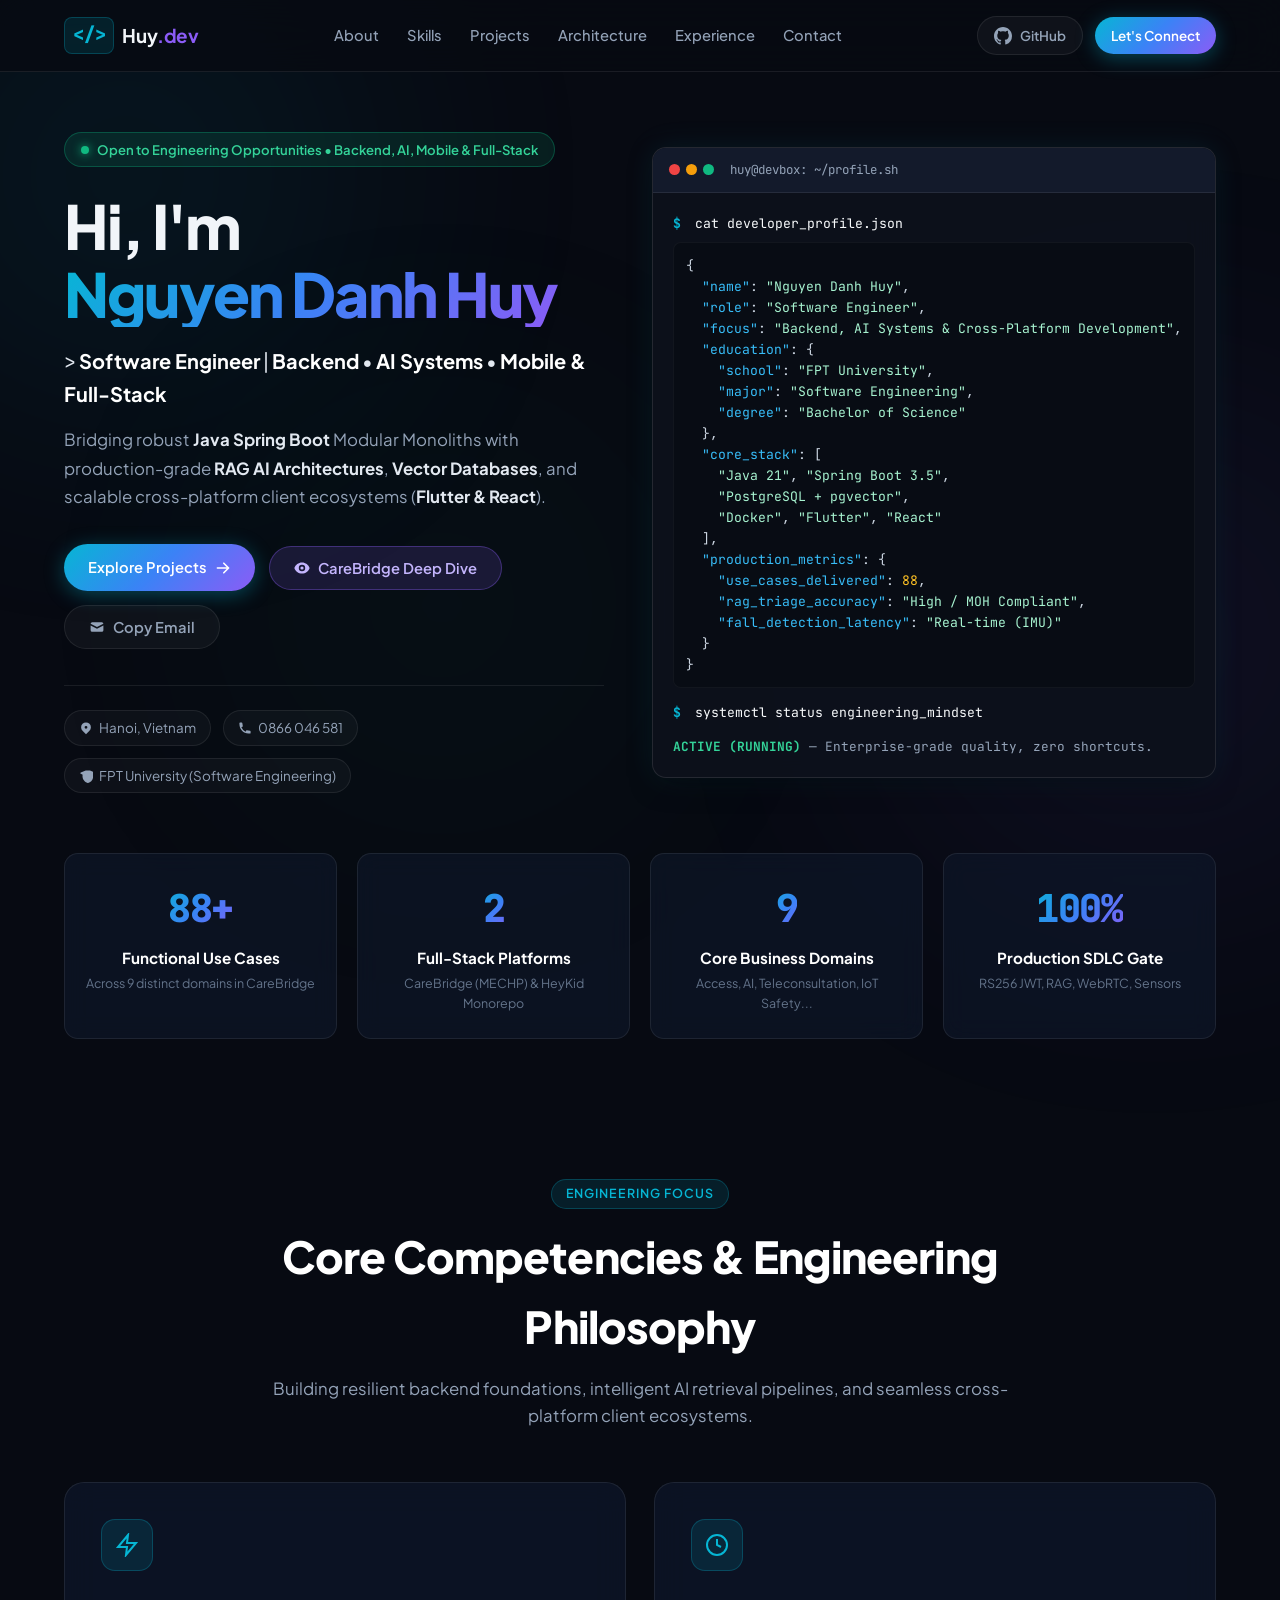
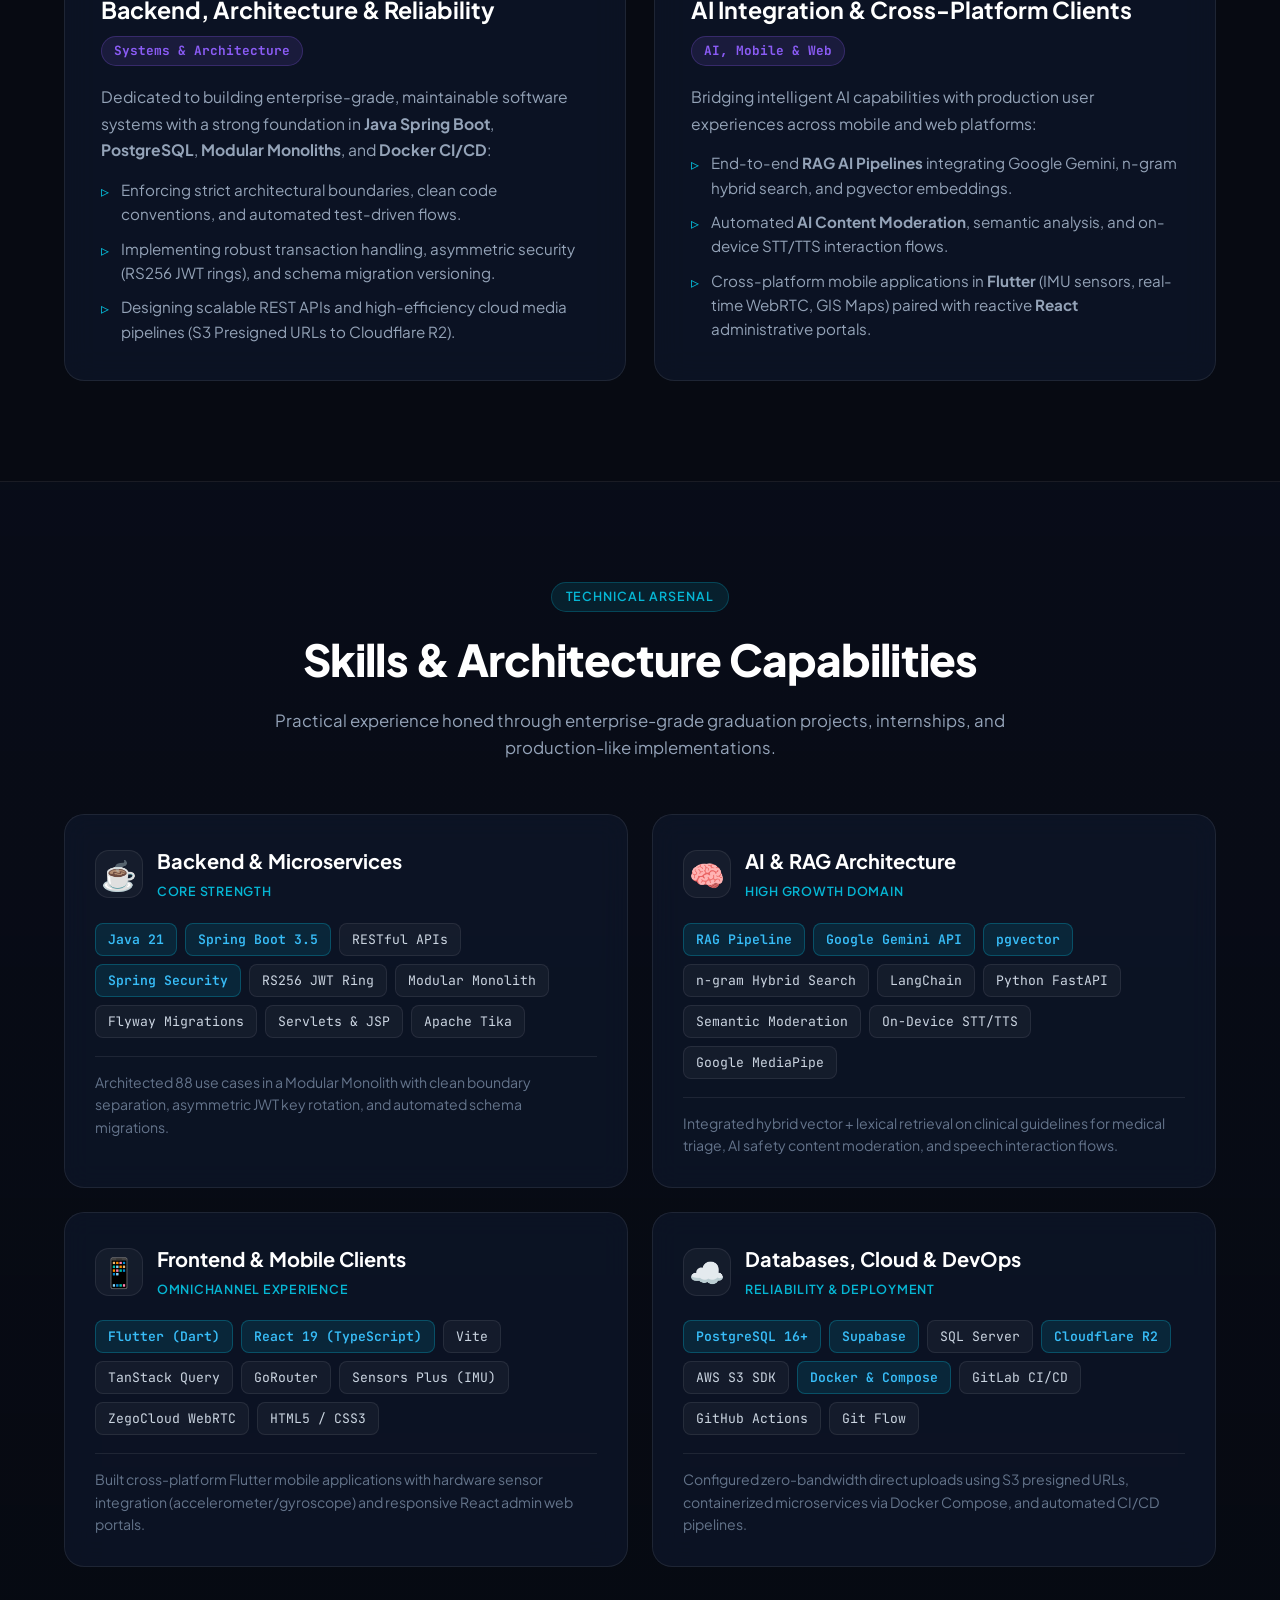
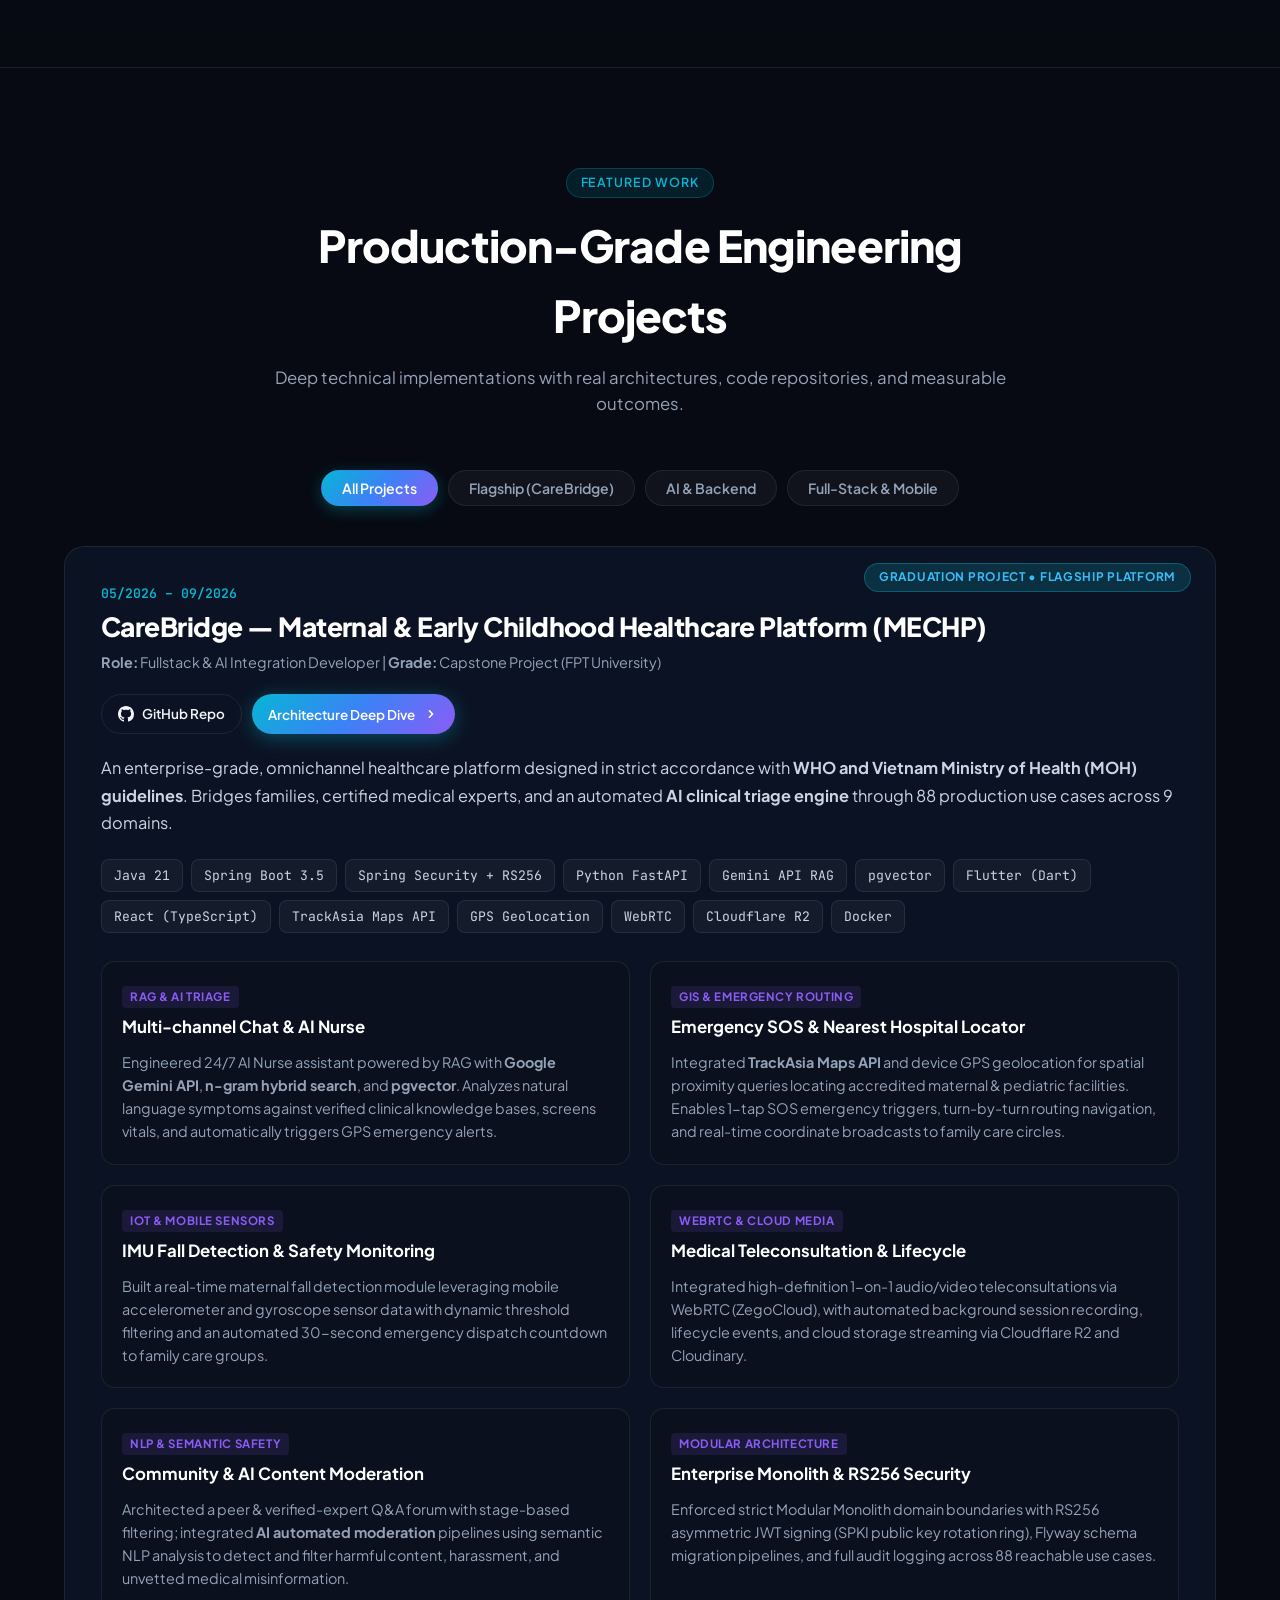
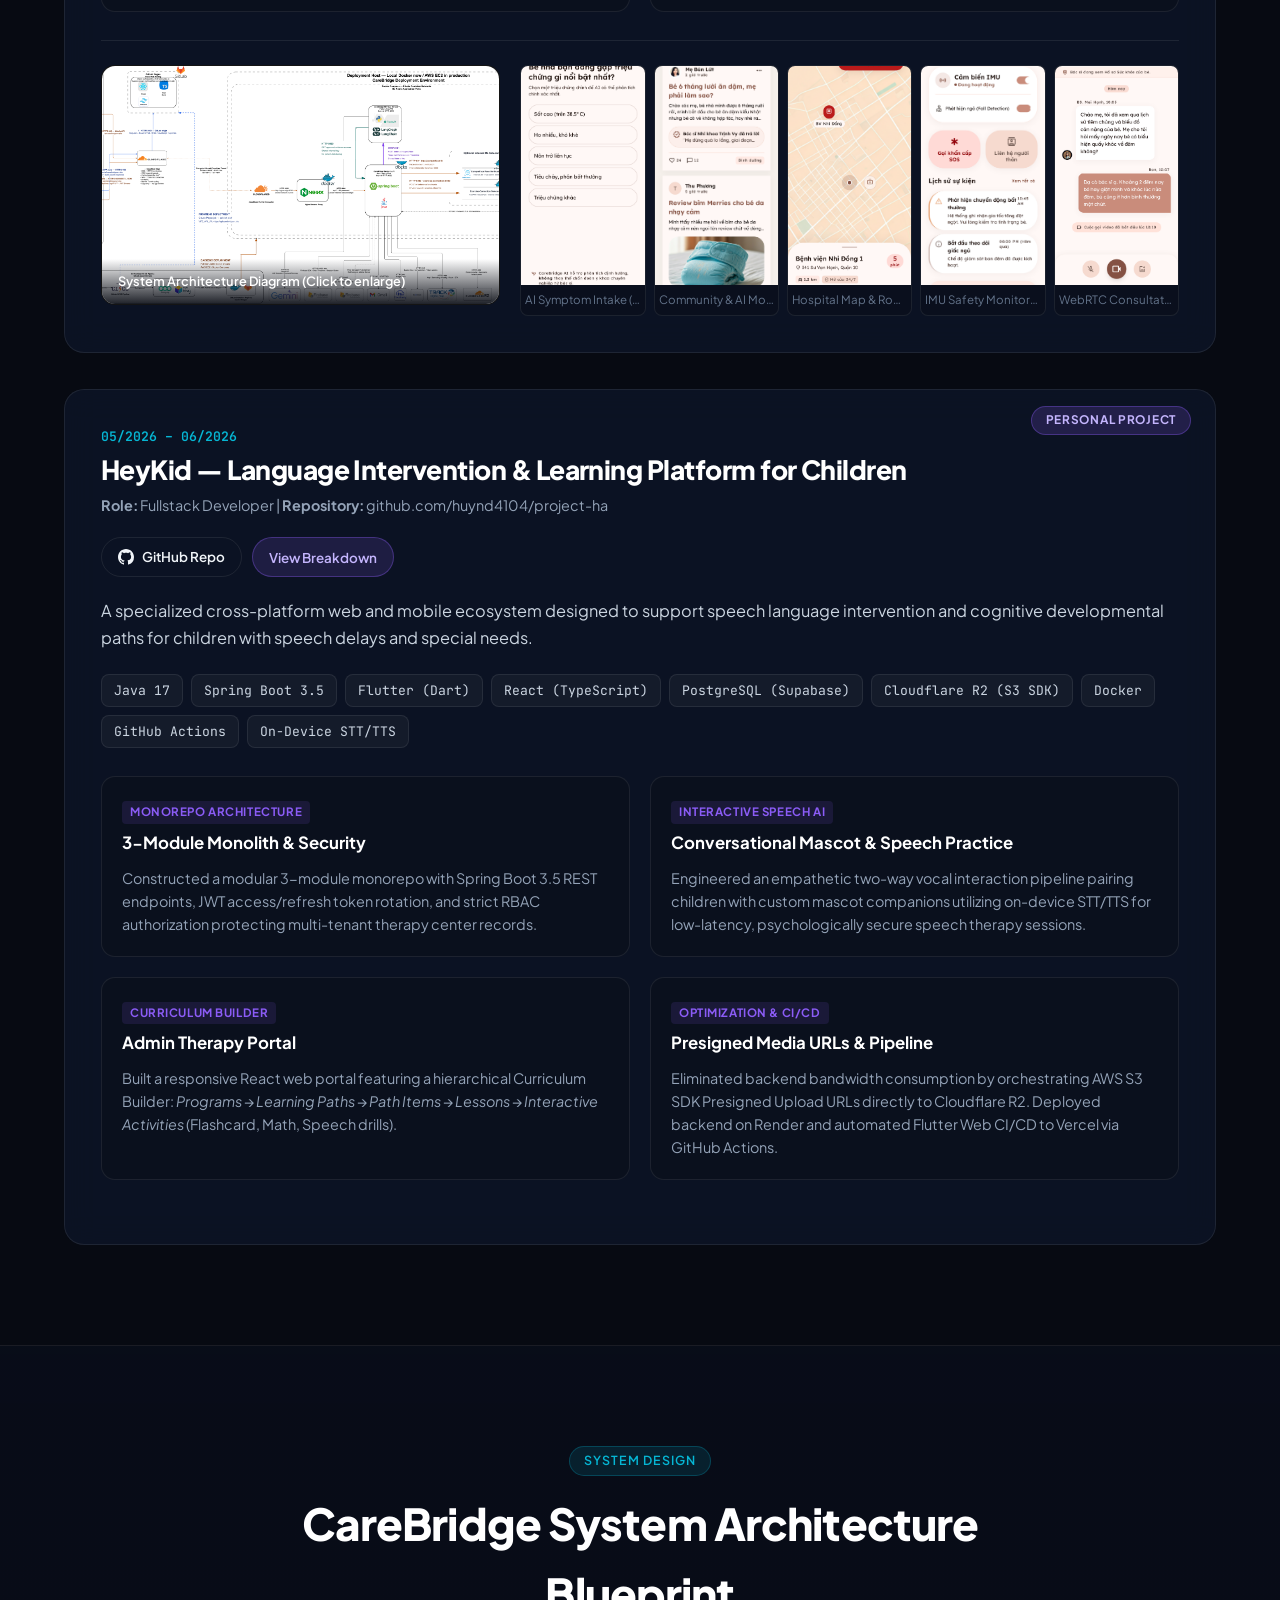
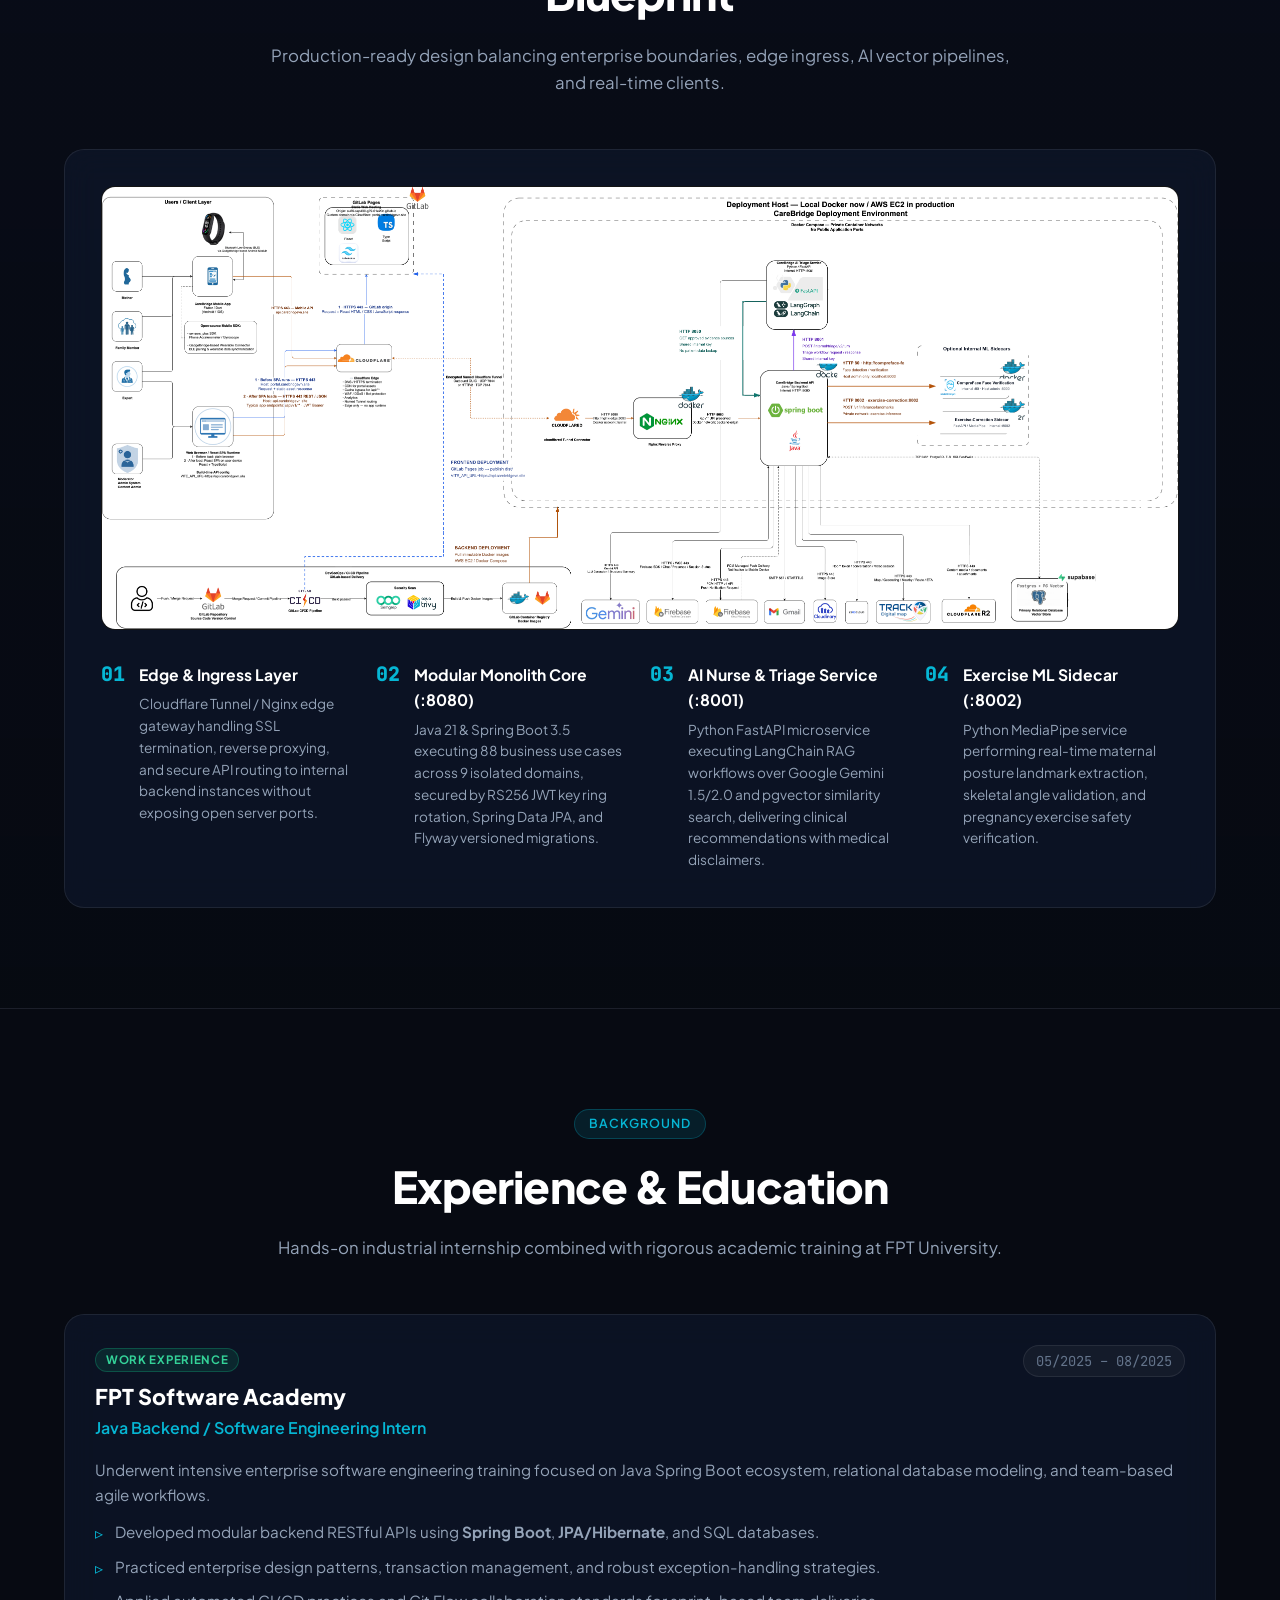
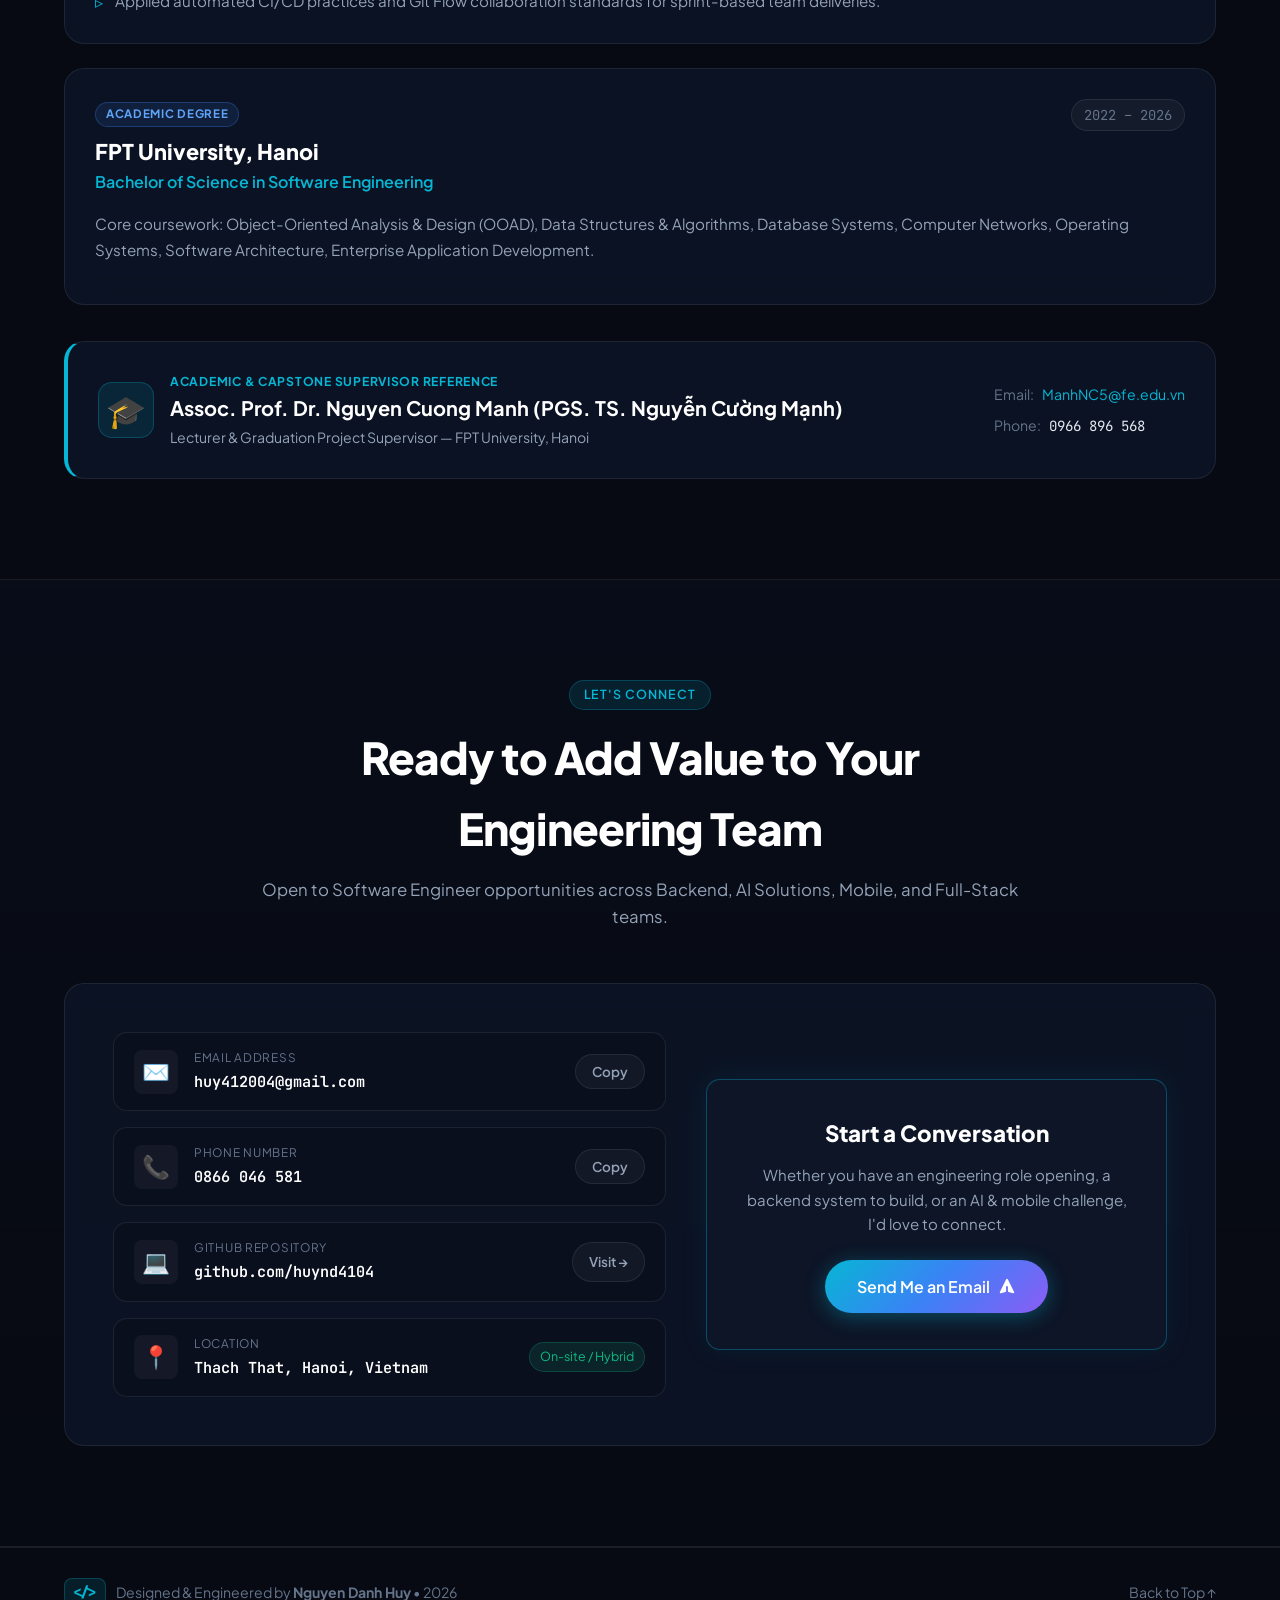
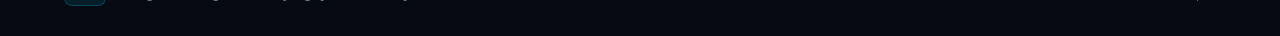
==== portfolio/index.html @ d2b92633 "feat: add interactive developer portfolio and live website" ====
<!DOCTYPE html>
<html lang="en">

<head>
  <meta charset="UTF-8">
  <meta name="viewport" content="width=device-width, initial-scale=1.0">
  <title>Nguyen Danh Huy — Software Engineer | Backend • AI • Mobile • Full-Stack</title>
  <meta name="description"
    content="Portfolio of Nguyen Danh Huy — Software Engineer specializing in Java Spring Boot, AI RAG Architecture, Flutter Mobile, React, and Scalable Backend Systems.">
  <meta name="keywords"
    content="Nguyen Danh Huy, Software Engineer, Java, Spring Boot, RAG, AI Infrastructure, Flutter, React, Fullstack, CareBridge, HeyKid">
  <meta name="author" content="Nguyen Danh Huy">

  <!-- Open Graph -->
  <meta property="og:title" content="Nguyen Danh Huy — Software Engineer Portfolio">
  <meta property="og:description"
    content="Java Spring Boot • AI RAG Architecture • Flutter & React • Cloud & Distributed Systems">
  <meta property="og:type" content="website">

  <!-- Google Fonts -->
  <link rel="preconnect" href="https://fonts.googleapis.com">
  <link rel="preconnect" href="https://fonts.gstatic.com" crossorigin>
  <link
    href="https://fonts.googleapis.com/css2?family=JetBrains+Mono:wght@400;500;600;700&family=Plus+Jakarta+Sans:wght@300;400;500;600;700;800&display=swap"
    rel="stylesheet">

  <!-- Custom Styles -->
  <link rel="stylesheet" href="style.css">
</head>

<body>
  <!-- Ambient background lighting effects -->
  <div class="ambient-glow glow-1" aria-hidden="true"></div>
  <div class="ambient-glow glow-2" aria-hidden="true"></div>
  <div class="ambient-glow glow-3" aria-hidden="true"></div>

  <!-- Header / Navigation -->
  <header class="site-header" id="navbar">
    <div class="container header-container">
      <a href="#hero" class="brand-logo" aria-label="Nguyen Danh Huy Homepage">
        <span class="logo-symbol">&lt;/&gt;</span>
        <span class="logo-name">Huy<strong>.dev</strong></span>
      </a>

      <nav class="nav-links" id="navLinks" aria-label="Main Navigation">
        <a href="#about" class="nav-link">About</a>
        <a href="#skills" class="nav-link">Skills</a>
        <a href="#projects" class="nav-link">Projects</a>
        <a href="#architecture" class="nav-link">Architecture</a>
        <a href="#experience" class="nav-link">Experience</a>
        <a href="#contact" class="nav-link">Contact</a>
      </nav>

      <div class="header-actions">
        <a href="https://github.com/huynd4104" target="_blank" rel="noopener noreferrer" class="btn btn-ghost btn-sm"
          aria-label="GitHub Profile">
          <svg class="icon" viewBox="0 0 24 24" width="18" height="18" fill="currentColor">
            <path
              d="M12 0C5.37 0 0 5.37 0 12c0 5.31 3.435 9.795 8.205 11.385.6.105.825-.255.825-.57 0-.285-.015-1.23-.015-2.235-3.015.555-3.795-.735-4.035-1.41-.135-.345-.72-1.41-1.23-1.695-.42-.225-1.02-.78-.015-.795.945-.015 1.62.87 1.845 1.23 1.08 1.815 2.805 1.305 3.495.99.105-.78.42-1.305.765-1.605-2.67-.3-5.46-1.335-5.46-5.925 0-1.305.465-2.385 1.23-3.225-.12-.3-.54-1.53.12-3.18 0 0 1.005-.315 3.3 1.23.96-.27 1.98-.405 3-.405s2.04.135 3 .405c2.295-1.56 3.3-1.23 3.3-1.23.66 1.65.24 2.88.12 3.18.765.84 1.23 1.905 1.23 3.225 0 4.605-2.805 5.625-5.475 5.925.435.375.81 1.095.81 2.22 0 1.605-.015 2.895-.015 3.3 0 .315.225.69.825.57A12.02 12.02 0 0024 12c0-6.63-5.37-12-12-12z" />
          </svg>
          <span>GitHub</span>
        </a>
        <a href="#contact" class="btn btn-primary btn-sm">Let's Connect</a>
        <button class="mobile-toggle" id="mobileMenuBtn" aria-label="Toggle navigation menu" aria-expanded="false">
          <span></span><span></span><span></span>
        </button>
      </div>
    </div>
  </header>

  <main>
    <!-- HERO SECTION -->
    <section class="hero-section" id="hero">
      <div class="container hero-container">
        <div class="hero-content">
          <div class="hero-badge">
            <span class="status-dot"></span>
            <span>Open to Engineering Opportunities • Backend, AI, Mobile &amp; Full-Stack</span>
          </div>

          <h1 class="hero-title">
            Hi, I'm <span class="text-gradient">Nguyen Danh Huy</span>
          </h1>

          <p class="hero-subtitle">
            <span class="code-font">&gt;</span> <strong>Software Engineer</strong> | <strong>Backend</strong> •
            <strong>AI Systems</strong> • <strong>Mobile &amp; Full-Stack</strong>
          </p>

          <p class="hero-desc">
            Bridging robust <strong>Java Spring Boot</strong> Modular Monoliths with production-grade <strong>RAG AI
              Architectures</strong>, <strong>Vector Databases</strong>, and scalable cross-platform client ecosystems
            (<strong>Flutter &amp; React</strong>).
          </p>

          <div class="hero-cta-group">
            <a href="#projects" class="btn btn-primary">
              <span>Explore Projects</span>
              <svg class="icon-arrow" viewBox="0 0 20 20" width="16" height="16" fill="currentColor">
                <path fill-rule="evenodd"
                  d="M10.293 3.293a1 1 0 011.414 0l6 6a1 1 0 010 1.414l-6 6a1 1 0 01-1.414-1.414L14.586 11H3a1 1 0 110-2h11.586l-4.293-4.293a1 1 0 010-1.414z"
                  clip-rule="evenodd" />
              </svg>
            </a>
            <button class="btn btn-secondary" onclick="openDeepDiveModal('carebridge')">
              <svg class="icon" viewBox="0 0 20 20" width="16" height="16" fill="currentColor">
                <path d="M10 12a2 2 0 100-4 2 2 0 000 4z" />
                <path fill-rule="evenodd"
                  d="M.458 10C1.732 5.943 5.522 3 10 3s8.268 2.943 9.542 7c-1.274 4.057-5.064 7-9.542 7S1.732 14.057.458 10zM14 10a4 4 0 11-8 0 4 4 0 018 0z"
                  clip-rule="evenodd" />
              </svg>
              <span>CareBridge Deep Dive</span>
            </button>
            <button class="btn btn-ghost" onclick="copyContact('email')">
              <svg class="icon" viewBox="0 0 20 20" width="16" height="16" fill="currentColor">
                <path d="M2.003 5.884L10 9.882l7.997-3.998A2 2 0 0016 4H4a2 2 0 00-1.997 1.884z" />
                <path d="M18 8.118l-8 4-8-4V14a2 2 0 002 2h12a2 2 0 002-2V8.118z" />
              </svg>
              <span id="copyEmailText">Copy Email</span>
            </button>
          </div>

          <!-- Quick contact pills -->
          <div class="hero-contact-bar">
            <span class="contact-pill">
              <svg viewBox="0 0 20 20" width="14" height="14" fill="currentColor">
                <path fill-rule="evenodd"
                  d="M5.05 4.05a7 7 0 119.9 9.9L10 18.9l-4.95-4.95a7 7 0 010-9.9zM10 11a2 2 0 100-4 2 2 0 000 4z"
                  clip-rule="evenodd" />
              </svg>
              Hanoi, Vietnam
            </span>
            <span class="contact-pill">
              <svg viewBox="0 0 20 20" width="14" height="14" fill="currentColor">
                <path
                  d="M2 3a1 1 0 011-1h2.153a1 1 0 01.986.836l.74 4.435a1 1 0 01-.54 1.06l-1.548.773a11.037 11.037 0 006.105 6.105l.774-1.548a1 1 0 011.059-.54l4.435.74a1 1 0 01.836.986V17a1 1 0 01-1 1h-2C7.82 18 2 12.18 2 4V3z" />
              </svg>
              0866 046 581
            </span>
            <span class="contact-pill">
              <svg viewBox="0 0 20 20" width="14" height="14" fill="currentColor">
                <path
                  d="M10.394 2.08a1 1 0 00-.788 0l-7 3a1 1 0 000 1.84L5.25 8.051a10.99 10.99 0 00-.25 2.373c0 4.153 2.923 8.358 7.378 9.542a1 1 0 00.544 0C17.378 18.782 20.3 14.577 20.3 10.424c0-.816-.09-1.613-.25-2.373l2.644-1.131a1 1 0 000-1.84l-7-3z" />
              </svg>
              FPT University (Software Engineering)
            </span>
          </div>
        </div>

        <!-- Terminal Widget on Right -->
        <div class="hero-visual">
          <div class="terminal-card">
            <div class="terminal-header">
              <div class="terminal-dots">
                <span class="dot red"></span>
                <span class="dot yellow"></span>
                <span class="dot green"></span>
              </div>
              <div class="terminal-title">huy@devbox: ~/profile.sh</div>
            </div>
            <div class="terminal-body code-font">
              <div class="term-line"><span class="prompt">$</span> <span class="cmd">cat developer_profile.json</span>
              </div>
              <div class="term-output">
                <pre>{
  <span class="json-key">"name"</span>: <span class="json-val">"Nguyen Danh Huy"</span>,
  <span class="json-key">"role"</span>: <span class="json-val">"Software Engineer"</span>,
  <span class="json-key">"focus"</span>: <span class="json-val">"Backend, AI Systems & Cross-Platform Development"</span>,
  <span class="json-key">"education"</span>: {
    <span class="json-key">"school"</span>: <span class="json-val">"FPT University"</span>,
    <span class="json-key">"major"</span>: <span class="json-val">"Software Engineering"</span>,
    <span class="json-key">"degree"</span>: <span class="json-val">"Bachelor of Science"</span>
  },
  <span class="json-key">"core_stack"</span>: [
    <span class="json-val">"Java 21"</span>, <span class="json-val">"Spring Boot 3.5"</span>, 
    <span class="json-val">"PostgreSQL + pgvector"</span>, 
    <span class="json-val">"Docker"</span>, <span class="json-val">"Flutter"</span>, <span class="json-val">"React"</span>
  ],
  <span class="json-key">"production_metrics"</span>: {
    <span class="json-key">"use_cases_delivered"</span>: <span class="json-num">88</span>,
    <span class="json-key">"rag_triage_accuracy"</span>: <span class="json-val">"High / MOH Compliant"</span>,
    <span class="json-key">"fall_detection_latency"</span>: <span class="json-val">"Real-time (IMU)"</span>
  }
}</pre>
              </div>
              <div class="term-line"><span class="prompt">$</span> <span class="cmd">systemctl status
                  engineering_mindset</span></div>
              <div class="term-status"><span class="status-tag active">ACTIVE (RUNNING)</span> — Enterprise-grade
                quality, zero shortcuts.</div>
            </div>
          </div>
        </div>
      </div>
    </section>

    <!-- KEY IMPACT METRICS STRIP -->
    <section class="metrics-strip">
      <div class="container metrics-grid">
        <div class="metric-card">
          <div class="metric-number text-gradient" data-target="88" data-suffix="+">88+</div>
          <div class="metric-label">Functional Use Cases</div>
          <div class="metric-sub">Across 9 distinct domains in CareBridge</div>
        </div>
        <div class="metric-card">
          <div class="metric-number text-gradient" data-target="2">2</div>
          <div class="metric-label">Full-Stack Platforms</div>
          <div class="metric-sub">CareBridge (MECHP) &amp; HeyKid Monorepo</div>
        </div>
        <div class="metric-card">
          <div class="metric-number text-gradient" data-target="9">9</div>
          <div class="metric-label">Core Business Domains</div>
          <div class="metric-sub">Access, AI, Teleconsultation, IoT Safety...</div>
        </div>
        <div class="metric-card">
          <div class="metric-number text-gradient">100%</div>
          <div class="metric-label">Production SDLC Gate</div>
          <div class="metric-sub">RS256 JWT, RAG, WebRTC, Sensors</div>
        </div>
      </div>
    </section>

    <!-- ABOUT & ENGINEERING PHILOSOPHY SECTION -->
    <section class="section" id="about">
      <div class="container">
        <div class="section-header">
          <span class="section-tag">Engineering Focus</span>
          <h2 class="section-title">Core Competencies &amp; Engineering Philosophy</h2>
          <p class="section-desc">Building resilient backend foundations, intelligent AI retrieval pipelines, and
            seamless cross-platform client ecosystems.</p>
        </div>

        <div class="about-grid">
          <div class="about-card glow-card">
            <div class="about-icon-badge">
              <svg viewBox="0 0 24 24" width="24" height="24" fill="none" stroke="currentColor" stroke-width="2">
                <path d="M13 2L3 14h9l-1 8 10-12h-9l1-8z" />
              </svg>
            </div>
            <h3>Backend, Architecture &amp; Reliability</h3>
            <div class="role-badge">Systems &amp; Architecture</div>
            <p>
              Dedicated to building enterprise-grade, maintainable software systems with a strong foundation in
              <strong>Java Spring Boot</strong>, <strong>PostgreSQL</strong>, <strong>Modular Monoliths</strong>, and
              <strong>Docker CI/CD</strong>:
            </p>
            <ul class="bullet-list">
              <li>Enforcing strict architectural boundaries, clean code conventions, and automated test-driven flows.
              </li>
              <li>Implementing robust transaction handling, asymmetric security (RS256 JWT rings), and schema migration
                versioning.</li>
              <li>Designing scalable REST APIs and high-efficiency cloud media pipelines (S3 Presigned URLs to
                Cloudflare R2).</li>
            </ul>
          </div>

          <div class="about-card glow-card">
            <div class="about-icon-badge">
              <svg viewBox="0 0 24 24" width="24" height="24" fill="none" stroke="currentColor" stroke-width="2">
                <circle cx="12" cy="12" r="10" />
                <path d="M12 6v6l4 2" />
              </svg>
            </div>
            <h3>AI Integration &amp; Cross-Platform Clients</h3>
            <div class="role-badge">AI, Mobile &amp; Web</div>
            <p>
              Bridging intelligent AI capabilities with production user experiences across mobile and web platforms:
            </p>
            <ul class="bullet-list">
              <li>End-to-end <strong>RAG AI Pipelines</strong> integrating Google Gemini, n-gram hybrid search, and
                pgvector embeddings.</li>
              <li>Automated <strong>AI Content Moderation</strong>, semantic analysis, and on-device STT/TTS interaction
                flows.</li>
              <li>Cross-platform mobile applications in <strong>Flutter</strong> (IMU sensors, real-time WebRTC, GIS
                Maps) paired with reactive <strong>React</strong> administrative portals.</li>
            </ul>
          </div>
        </div>
      </div>
    </section>

    <!-- TECHNICAL ARSENAL SECTION -->
    <section class="section bg-alt" id="skills">
      <div class="container">
        <div class="section-header">
          <span class="section-tag">Technical Arsenal</span>
          <h2 class="section-title">Skills &amp; Architecture Capabilities</h2>
          <p class="section-desc">Practical experience honed through enterprise-grade graduation projects, internships,
            and production-like implementations.</p>
        </div>

        <div class="skills-grid">
          <!-- Backend -->
          <div class="skill-category-card">
            <div class="skill-cat-header">
              <div class="skill-cat-icon">☕</div>
              <div>
                <h3>Backend &amp; Microservices</h3>
                <span class="skill-cat-subtitle">Core Strength</span>
              </div>
            </div>
            <div class="skill-tags">
              <span class="tech-tag highlight">Java 21</span>
              <span class="tech-tag highlight">Spring Boot 3.5</span>
              <span class="tech-tag">RESTful APIs</span>
              <span class="tech-tag highlight">Spring Security</span>
              <span class="tech-tag">RS256 JWT Ring</span>
              <span class="tech-tag">Modular Monolith</span>
              <span class="tech-tag">Flyway Migrations</span>
              <span class="tech-tag">Servlets &amp; JSP</span>
              <span class="tech-tag">Apache Tika</span>
            </div>
            <p class="skill-cat-note">
              Architected 88 use cases in a Modular Monolith with clean boundary separation, asymmetric JWT key
              rotation, and automated schema migrations.
            </p>
          </div>

          <!-- AI & RAG -->
          <div class="skill-category-card">
            <div class="skill-cat-header">
              <div class="skill-cat-icon">🧠</div>
              <div>
                <h3>AI &amp; RAG Architecture</h3>
                <span class="skill-cat-subtitle">High Growth Domain</span>
              </div>
            </div>
            <div class="skill-tags">
              <span class="tech-tag highlight">RAG Pipeline</span>
              <span class="tech-tag highlight">Google Gemini API</span>
              <span class="tech-tag highlight">pgvector</span>
              <span class="tech-tag">n-gram Hybrid Search</span>
              <span class="tech-tag">LangChain</span>
              <span class="tech-tag">Python FastAPI</span>
              <span class="tech-tag">Semantic Moderation</span>
              <span class="tech-tag">On-Device STT/TTS</span>
              <span class="tech-tag">Google MediaPipe</span>
            </div>
            <p class="skill-cat-note">
              Integrated hybrid vector + lexical retrieval on clinical guidelines for medical triage, AI safety content
              moderation, and speech interaction flows.
            </p>
          </div>

          <!-- Frontend & Mobile -->
          <div class="skill-category-card">
            <div class="skill-cat-header">
              <div class="skill-cat-icon">📱</div>
              <div>
                <h3>Frontend &amp; Mobile Clients</h3>
                <span class="skill-cat-subtitle">Omnichannel Experience</span>
              </div>
            </div>
            <div class="skill-tags">
              <span class="tech-tag highlight">Flutter (Dart)</span>
              <span class="tech-tag highlight">React 19 (TypeScript)</span>
              <span class="tech-tag">Vite</span>
              <span class="tech-tag">TanStack Query</span>
              <span class="tech-tag">GoRouter</span>
              <span class="tech-tag">Sensors Plus (IMU)</span>
              <span class="tech-tag">ZegoCloud WebRTC</span>
              <span class="tech-tag">HTML5 / CSS3</span>
            </div>
            <p class="skill-cat-note">
              Built cross-platform Flutter mobile applications with hardware sensor integration
              (accelerometer/gyroscope) and responsive React admin web portals.
            </p>
          </div>

          <!-- Cloud & DevOps -->
          <div class="skill-category-card">
            <div class="skill-cat-header">
              <div class="skill-cat-icon">☁️</div>
              <div>
                <h3>Databases, Cloud &amp; DevOps</h3>
                <span class="skill-cat-subtitle">Reliability &amp; Deployment</span>
              </div>
            </div>
            <div class="skill-tags">
              <span class="tech-tag highlight">PostgreSQL 16+</span>
              <span class="tech-tag highlight">Supabase</span>
              <span class="tech-tag">SQL Server</span>
              <span class="tech-tag highlight">Cloudflare R2</span>
              <span class="tech-tag">AWS S3 SDK</span>
              <span class="tech-tag highlight">Docker &amp; Compose</span>
              <span class="tech-tag">GitLab CI/CD</span>
              <span class="tech-tag">GitHub Actions</span>
              <span class="tech-tag">Git Flow</span>
            </div>
            <p class="skill-cat-note">
              Configured zero-bandwidth direct uploads using S3 presigned URLs, containerized microservices via Docker
              Compose, and automated CI/CD pipelines.
            </p>
          </div>
        </div>
      </div>
    </section>

    <!-- FEATURED PROJECTS SHOWCASE -->
    <section class="section" id="projects">
      <div class="container">
        <div class="section-header">
          <span class="section-tag">Featured Work</span>
          <h2 class="section-title">Production-Grade Engineering Projects</h2>
          <p class="section-desc">Deep technical implementations with real architectures, code repositories, and
            measurable outcomes.</p>
        </div>

        <!-- Filter Buttons -->
        <div class="project-filter-bar">
          <button class="filter-btn active" data-filter="all">All Projects</button>
          <button class="filter-btn" data-filter="flagship">Flagship (CareBridge)</button>
          <button class="filter-btn" data-filter="ai-backend">AI &amp; Backend</button>
          <button class="filter-btn" data-filter="mobile-web">Full-Stack &amp; Mobile</button>
        </div>

        <div class="projects-container">
          <!-- FLAGSHIP PROJECT: CAREBRIDGE -->
          <article class="project-card flagship glow-card" data-category="flagship ai-backend mobile-web">
            <div class="project-ribbon">Graduation Project • Flagship Platform</div>
            <div class="project-header">
              <div class="project-titles">
                <span class="project-date">05/2026 – 09/2026</span>
                <h3 class="project-title">CareBridge — Maternal &amp; Early Childhood Healthcare Platform (MECHP)</h3>
                <p class="project-role-tag">
                  <strong>Role:</strong> Fullstack &amp; AI Integration Developer | <strong>Grade:</strong> Capstone
                  Project (FPT University)
                </p>
              </div>
              <div class="project-links">
                <a href="https://github.com/huynd4104/Care-Bridge" target="_blank" rel="noopener noreferrer"
                  class="btn btn-outline btn-sm">
                  <svg viewBox="0 0 24 24" width="16" height="16" fill="currentColor">
                    <path
                      d="M12 0C5.37 0 0 5.37 0 12c0 5.31 3.435 9.795 8.205 11.385.6.105.825-.255.825-.57 0-.285-.015-1.23-.015-2.235-3.015.555-3.795-.735-4.035-1.41-.135-.345-.72-1.41-1.23-1.695-.42-.225-1.02-.78-.015-.795.945-.015 1.62.87 1.845 1.23 1.08 1.815 2.805 1.305 3.495.99.105-.78.42-1.305.765-1.605-2.67-.3-5.46-1.335-5.46-5.925 0-1.305.465-2.385 1.23-3.225-.12-.3-.54-1.53.12-3.18 0 0 1.005-.315 3.3 1.23.96-.27 1.98-.405 3-.405s2.04.135 3 .405c2.295-1.56 3.3-1.23 3.3-1.23.66 1.65.24 2.88.12 3.18.765.84 1.23 1.905 1.23 3.225 0 4.605-2.805 5.625-5.475 5.925.435.375.81 1.095.81 2.22 0 1.605-.015 2.895-.015 3.3 0 .315.225.69.825.57A12.02 12.02 0 0024 12c0-6.63-5.37-12-12-12z" />
                  </svg>
                  <span>GitHub Repo</span>
                </a>
                <button class="btn btn-primary btn-sm" onclick="openDeepDiveModal('carebridge')">
                  <span>Architecture Deep Dive</span>
                  <svg viewBox="0 0 20 20" width="16" height="16" fill="currentColor">
                    <path fill-rule="evenodd"
                      d="M7.293 14.707a1 1 0 010-1.414L10.586 10 7.293 6.707a1 1 0 011.414-1.414l4 4a1 1 0 010 1.414l-4 4a1 1 0 01-1.414 0z"
                      clip-rule="evenodd" />
                  </svg>
                </button>
              </div>
            </div>

            <p class="project-overview">
              An enterprise-grade, omnichannel healthcare platform designed in strict accordance with <strong>WHO and
                Vietnam Ministry of Health (MOH) guidelines</strong>. Bridges families, certified medical experts, and
              an automated <strong>AI clinical triage engine</strong> through 88 production use cases across 9 domains.
            </p>

            <div class="tech-stack-row">
              <span class="tech-tag">Java 21</span>
              <span class="tech-tag">Spring Boot 3.5</span>
              <span class="tech-tag">Spring Security + RS256</span>
              <span class="tech-tag">Python FastAPI</span>
              <span class="tech-tag">Gemini API RAG</span>
              <span class="tech-tag">pgvector</span>
              <span class="tech-tag">Flutter (Dart)</span>
              <span class="tech-tag">React (TypeScript)</span>
              <span class="tech-tag">TrackAsia Maps API</span>
              <span class="tech-tag">GPS Geolocation</span>
              <span class="tech-tag">WebRTC</span>
              <span class="tech-tag">Cloudflare R2</span>
              <span class="tech-tag">Docker</span>
            </div>

            <div class="project-highlights-grid">
              <div class="highlight-box">
                <div class="highlight-title">
                  <span class="highlight-badge">RAG &amp; AI Triage</span>
                  <h4>Multi-channel Chat &amp; AI Nurse</h4>
                </div>
                <p>
                  Engineered 24/7 AI Nurse assistant powered by RAG with <strong>Google Gemini API</strong>,
                  <strong>n-gram hybrid search</strong>, and <strong>pgvector</strong>. Analyzes natural language
                  symptoms against verified clinical knowledge bases, screens vitals, and automatically triggers GPS
                  emergency alerts.
                </p>
              </div>

              <div class="highlight-box">
                <div class="highlight-title">
                  <span class="highlight-badge">GIS &amp; Emergency Routing</span>
                  <h4>Emergency SOS &amp; Nearest Hospital Locator</h4>
                </div>
                <p>
                  Integrated <strong>TrackAsia Maps API</strong> and device GPS geolocation for spatial proximity
                  queries locating accredited maternal &amp; pediatric facilities. Enables 1-tap SOS emergency triggers,
                  turn-by-turn routing navigation, and real-time coordinate broadcasts to family care circles.
                </p>
              </div>

              <div class="highlight-box">
                <div class="highlight-title">
                  <span class="highlight-badge">IoT &amp; Mobile Sensors</span>
                  <h4>IMU Fall Detection &amp; Safety Monitoring</h4>
                </div>
                <p>
                  Built a real-time maternal fall detection module leveraging mobile accelerometer and gyroscope sensor
                  data with dynamic threshold filtering and an automated 30-second emergency dispatch countdown to
                  family care groups.
                </p>
              </div>

              <div class="highlight-box">
                <div class="highlight-title">
                  <span class="highlight-badge">WebRTC &amp; Cloud Media</span>
                  <h4>Medical Teleconsultation &amp; Lifecycle</h4>
                </div>
                <p>
                  Integrated high-definition 1-on-1 audio/video teleconsultations via WebRTC (ZegoCloud), with automated
                  background session recording, lifecycle events, and cloud storage streaming via Cloudflare R2 and
                  Cloudinary.
                </p>
              </div>

              <div class="highlight-box">
                <div class="highlight-title">
                  <span class="highlight-badge">NLP &amp; Semantic Safety</span>
                  <h4>Community &amp; AI Content Moderation</h4>
                </div>
                <p>
                  Architected a peer &amp; verified-expert Q&amp;A forum with stage-based filtering; integrated
                  <strong>AI automated moderation</strong> pipelines using semantic NLP analysis to detect and filter
                  harmful content, harassment, and unvetted medical misinformation.
                </p>
              </div>

              <div class="highlight-box">
                <div class="highlight-title">
                  <span class="highlight-badge">Modular Architecture</span>
                  <h4>Enterprise Monolith &amp; RS256 Security</h4>
                </div>
                <p>
                  Enforced strict Modular Monolith domain boundaries with RS256 asymmetric JWT signing (SPKI public key
                  rotation ring), Flyway schema migration pipelines, and full audit logging across 88 reachable use
                  cases.
                </p>
              </div>
            </div>

            <!-- Visual Preview Banner -->
            <div class="project-visual-strip">
              <div class="preview-thumb" onclick="openDeepDiveModal('carebridge')">
                <img src="assets/carebridge-architecture.png" alt="CareBridge System Architecture Diagram"
                  loading="lazy">
                <div class="preview-caption">System Architecture Diagram (Click to enlarge)</div>
              </div>
              <div class="preview-screens">
                <div class="mobile-mockup" onclick="openDeepDiveModal('carebridge')">
                  <img src="assets/carebridge-ai-symptom.png" alt="AI Symptom Intake UI Screen" loading="lazy">
                  <span>AI Symptom Intake (RAG)</span>
                </div>
                <div class="mobile-mockup" onclick="openDeepDiveModal('carebridge')">
                  <img src="assets/carebridge-community-moderation.png" alt="Community Feed & Moderation UI Screen"
                    loading="lazy">
                  <span>Community &amp; AI Moderation</span>
                </div>
                <div class="mobile-mockup" onclick="openDeepDiveModal('carebridge')">
                  <img src="assets/carebridge-hospital-map.png" alt="Emergency Hospital Map UI Screen" loading="lazy">
                  <span>Hospital Map &amp; Routing</span>
                </div>
                <div class="mobile-mockup" onclick="openDeepDiveModal('carebridge')">
                  <img src="assets/carebridge-safety-monitoring.png" alt="Safety Monitoring UI Screen" loading="lazy">
                  <span>IMU Safety Monitoring</span>
                </div>
                <div class="mobile-mockup" onclick="openDeepDiveModal('carebridge')">
                  <img src="assets/carebridge-teleconsultation.png" alt="Realtime Consultation UI Screen"
                    loading="lazy">
                  <span>WebRTC Consultation</span>
                </div>
              </div>
            </div>
          </article>

          <!-- SECOND PROJECT: HEYKID -->
          <article class="project-card glow-card" data-category="ai-backend mobile-web">
            <div class="project-ribbon secondary">Personal Project</div>
            <div class="project-header">
              <div class="project-titles">
                <span class="project-date">05/2026 – 06/2026</span>
                <h3 class="project-title">HeyKid — Language Intervention &amp; Learning Platform for Children</h3>
                <p class="project-role-tag">
                  <strong>Role:</strong> Fullstack Developer | <strong>Repository:</strong>
                  github.com/huynd4104/project-ha
                </p>
              </div>
              <div class="project-links">
                <a href="https://github.com/huynd4104/project-ha" target="_blank" rel="noopener noreferrer"
                  class="btn btn-outline btn-sm">
                  <svg viewBox="0 0 24 24" width="16" height="16" fill="currentColor">
                    <path
                      d="M12 0C5.37 0 0 5.37 0 12c0 5.31 3.435 9.795 8.205 11.385.6.105.825-.255.825-.57 0-.285-.015-1.23-.015-2.235-3.015.555-3.795-.735-4.035-1.41-.135-.345-.72-1.41-1.23-1.695-.42-.225-1.02-.78-.015-.795.945-.015 1.62.87 1.845 1.23 1.08 1.815 2.805 1.305 3.495.99.105-.78.42-1.305.765-1.605-2.67-.3-5.46-1.335-5.46-5.925 0-1.305.465-2.385 1.23-3.225-.12-.3-.54-1.53.12-3.18 0 0 1.005-.315 3.3 1.23.96-.27 1.98-.405 3-.405s2.04.135 3 .405c2.295-1.56 3.3-1.23 3.3-1.23.66 1.65.24 2.88.12 3.18.765.84 1.23 1.905 1.23 3.225 0 4.605-2.805 5.625-5.475 5.925.435.375.81 1.095.81 2.22 0 1.605-.015 2.895-.015 3.3 0 .315.225.69.825.57A12.02 12.02 0 0024 12c0-6.63-5.37-12-12-12z" />
                  </svg>
                  <span>GitHub Repo</span>
                </a>
                <button class="btn btn-secondary btn-sm" onclick="openDeepDiveModal('heykid')">
                  <span>View Breakdown</span>
                </button>
              </div>
            </div>

            <p class="project-overview">
              A specialized cross-platform web and mobile ecosystem designed to support speech language intervention and
              cognitive developmental paths for children with speech delays and special needs.
            </p>

            <div class="tech-stack-row">
              <span class="tech-tag">Java 17</span>
              <span class="tech-tag">Spring Boot 3.5</span>
              <span class="tech-tag">Flutter (Dart)</span>
              <span class="tech-tag">React (TypeScript)</span>
              <span class="tech-tag">PostgreSQL (Supabase)</span>
              <span class="tech-tag">Cloudflare R2 (S3 SDK)</span>
              <span class="tech-tag">Docker</span>
              <span class="tech-tag">GitHub Actions</span>
              <span class="tech-tag">On-Device STT/TTS</span>
            </div>

            <div class="project-highlights-grid">
              <div class="highlight-box">
                <div class="highlight-title">
                  <span class="highlight-badge">Monorepo Architecture</span>
                  <h4>3-Module Monolith &amp; Security</h4>
                </div>
                <p>
                  Constructed a modular 3-module monorepo with Spring Boot 3.5 REST endpoints, JWT access/refresh token
                  rotation, and strict RBAC authorization protecting multi-tenant therapy center records.
                </p>
              </div>

              <div class="highlight-box">
                <div class="highlight-title">
                  <span class="highlight-badge">Interactive Speech AI</span>
                  <h4>Conversational Mascot &amp; Speech Practice</h4>
                </div>
                <p>
                  Engineered an empathetic two-way vocal interaction pipeline pairing children with custom mascot
                  companions utilizing on-device STT/TTS for low-latency, psychologically secure speech therapy
                  sessions.
                </p>
              </div>

              <div class="highlight-box">
                <div class="highlight-title">
                  <span class="highlight-badge">Curriculum Builder</span>
                  <h4>Admin Therapy Portal</h4>
                </div>
                <p>
                  Built a responsive React web portal featuring a hierarchical Curriculum Builder: <em>Programs &rarr;
                    Learning Paths &rarr; Path Items &rarr; Lessons &rarr; Interactive Activities</em> (Flashcard, Math,
                  Speech drills).
                </p>
              </div>

              <div class="highlight-box">
                <div class="highlight-title">
                  <span class="highlight-badge">Optimization &amp; CI/CD</span>
                  <h4>Presigned Media URLs &amp; Pipeline</h4>
                </div>
                <p>
                  Eliminated backend bandwidth consumption by orchestrating AWS S3 SDK Presigned Upload URLs directly to
                  Cloudflare R2. Deployed backend on Render and automated Flutter Web CI/CD to Vercel via GitHub
                  Actions.
                </p>
              </div>
            </div>
          </article>
        </div>
      </div>
    </section>

    <!-- ARCHITECTURE DEEP-DIVE SECTION -->
    <section class="section bg-alt" id="architecture">
      <div class="container">
        <div class="section-header">
          <span class="section-tag">System Design</span>
          <h2 class="section-title">CareBridge System Architecture Blueprint</h2>
          <p class="section-desc">Production-ready design balancing enterprise boundaries, edge ingress, AI vector
            pipelines, and real-time clients.</p>
        </div>

        <div class="arch-showcase-card glow-card">
          <div class="arch-image-wrapper" onclick="openDeepDiveModal('carebridge')">
            <img src="assets/carebridge-architecture.png" alt="Complete CareBridge System Architecture"
              class="arch-full-image" loading="lazy">
            <div class="arch-image-overlay">
              <span>🔍 Click to Inspect Full System Architecture Blueprint</span>
            </div>
          </div>

          <div class="arch-layer-breakdown">
            <div class="arch-layer-item">
              <div class="layer-number">01</div>
              <div class="layer-content">
                <h4>Edge &amp; Ingress Layer</h4>
                <p>Cloudflare Tunnel / Nginx edge gateway handling SSL termination, reverse proxying, and secure API
                  routing to internal backend instances without exposing open server ports.</p>
              </div>
            </div>

            <div class="arch-layer-item">
              <div class="layer-number">02</div>
              <div class="layer-content">
                <h4>Modular Monolith Core (:8080)</h4>
                <p>Java 21 &amp; Spring Boot 3.5 executing 88 business use cases across 9 isolated domains, secured by
                  RS256 JWT key ring rotation, Spring Data JPA, and Flyway versioned migrations.</p>
              </div>
            </div>

            <div class="arch-layer-item">
              <div class="layer-number">03</div>
              <div class="layer-content">
                <h4>AI Nurse &amp; Triage Service (:8001)</h4>
                <p>Python FastAPI microservice executing LangChain RAG workflows over Google Gemini 1.5/2.0 and pgvector
                  similarity search, delivering clinical recommendations with medical disclaimers.</p>
              </div>
            </div>

            <div class="arch-layer-item">
              <div class="layer-number">04</div>
              <div class="layer-content">
                <h4>Exercise ML Sidecar (:8002)</h4>
                <p>Python MediaPipe service performing real-time maternal posture landmark extraction, skeletal angle
                  validation, and pregnancy exercise safety verification.</p>
              </div>
            </div>
          </div>
        </div>
      </div>
    </section>

    <!-- WORK EXPERIENCE & EDUCATION SECTION -->
    <section class="section" id="experience">
      <div class="container">
        <div class="section-header">
          <span class="section-tag">Background</span>
          <h2 class="section-title">Experience &amp; Education</h2>
          <p class="section-desc">Hands-on industrial internship combined with rigorous academic training at FPT
            University.</p>
        </div>

        <div class="timeline-container">
          <!-- Item 1: Internship -->
          <div class="timeline-item glow-card">
            <div class="timeline-marker"></div>
            <div class="timeline-header">
              <div>
                <span class="timeline-badge work">Work Experience</span>
                <h3 class="timeline-title">FPT Software Academy</h3>
                <h4 class="timeline-role">Java Backend / Software Engineering Intern</h4>
              </div>
              <div class="timeline-period">05/2025 – 08/2025</div>
            </div>
            <div class="timeline-body">
              <p>
                Underwent intensive enterprise software engineering training focused on Java Spring Boot ecosystem,
                relational database modeling, and team-based agile workflows.
              </p>
              <ul class="bullet-list">
                <li>Developed modular backend RESTful APIs using <strong>Spring Boot</strong>,
                  <strong>JPA/Hibernate</strong>, and SQL databases.</li>
                <li>Practiced enterprise design patterns, transaction management, and robust exception-handling
                  strategies.</li>
                <li>Applied automated CI/CD practices and Git Flow collaboration standards for sprint-based team
                  deliveries.</li>
              </ul>
            </div>
          </div>

          <!-- Item 2: Education -->
          <div class="timeline-item glow-card">
            <div class="timeline-marker"></div>
            <div class="timeline-header">
              <div>
                <span class="timeline-badge edu">Academic Degree</span>
                <h3 class="timeline-title">FPT University, Hanoi</h3>
                <h4 class="timeline-role">Bachelor of Science in Software Engineering</h4>
              </div>
              <div class="timeline-period">2022 – 2026</div>
            </div>
            <div class="timeline-body">
              <p>
                Core coursework: Object-Oriented Analysis &amp; Design (OOAD), Data Structures &amp; Algorithms,
                Database Systems, Computer Networks, Operating Systems, Software Architecture, Enterprise Application
                Development.
              </p>
            </div>
          </div>
        </div>

        <!-- ACADEMIC SUPERVISOR REFERENCE CARD -->
        <div class="reference-card glow-card">
          <div class="ref-header">
            <div class="ref-icon">🎓</div>
            <div>
              <span class="ref-label">Academic &amp; Capstone Supervisor Reference</span>
              <h3 class="ref-name">Assoc. Prof. Dr. Nguyen Cuong Manh (PGS. TS. Nguyễn Cường Mạnh)</h3>
              <p class="ref-title">Lecturer &amp; Graduation Project Supervisor — FPT University, Hanoi</p>
            </div>
          </div>
          <div class="ref-contacts">
            <div class="ref-contact-item">
              <span class="label">Email:</span>
              <a href="mailto:ManhNC5@fe.edu.vn" class="link">ManhNC5@fe.edu.vn</a>
            </div>
            <div class="ref-contact-item">
              <span class="label">Phone:</span>
              <span class="phone-val">0966 896 568</span>
            </div>
          </div>
        </div>
      </div>
    </section>

    <!-- CONTACT & FOOTER SECTION -->
    <section class="section bg-alt" id="contact">
      <div class="container">
        <div class="section-header">
          <span class="section-tag">Let's Connect</span>
          <h2 class="section-title">Ready to Add Value to Your Engineering Team</h2>
          <p class="section-desc">Open to Software Engineer opportunities across Backend, AI Solutions, Mobile, and
            Full-Stack teams.</p>
        </div>

        <div class="contact-box glow-card">
          <div class="contact-methods">
            <div class="contact-method-card" onclick="copyContact('email')">
              <div class="contact-icon">✉️</div>
              <div class="contact-info">
                <span class="contact-label">Email Address</span>
                <span class="contact-val">huy412004@gmail.com</span>
              </div>
              <button class="btn btn-ghost btn-sm" id="btnCopyEmail">Copy</button>
            </div>

            <div class="contact-method-card" onclick="copyContact('phone')">
              <div class="contact-icon">📞</div>
              <div class="contact-info">
                <span class="contact-label">Phone Number</span>
                <span class="contact-val">0866 046 581</span>
              </div>
              <button class="btn btn-ghost btn-sm" id="btnCopyPhone">Copy</button>
            </div>

            <a href="https://github.com/huynd4104" target="_blank" rel="noopener noreferrer"
              class="contact-method-card link-card">
              <div class="contact-icon">💻</div>
              <div class="contact-info">
                <span class="contact-label">GitHub Repository</span>
                <span class="contact-val">github.com/huynd4104</span>
              </div>
              <span class="btn btn-ghost btn-sm">Visit &rarr;</span>
            </a>

            <div class="contact-method-card">
              <div class="contact-icon">📍</div>
              <div class="contact-info">
                <span class="contact-label">Location</span>
                <span class="contact-val">Thach That, Hanoi, Vietnam</span>
              </div>
              <span class="badge-status">On-site / Hybrid</span>
            </div>
          </div>

          <div class="direct-email-cta">
            <h3>Start a Conversation</h3>
            <p>Whether you have an engineering role opening, a backend system to build, or an AI &amp; mobile challenge,
              I'd love to connect.</p>
            <a href="mailto:huy412004@gmail.com?subject=Software%20Engineer%20Opportunity%20-%20Nguyen%20Danh%20Huy"
              class="btn btn-primary btn-lg">
              <span>Send Me an Email</span>
              <svg viewBox="0 0 20 20" width="18" height="18" fill="currentColor">
                <path
                  d="M10.894 2.553a1 1 0 00-1.788 0l-7 14a1 1 0 001.169 1.409l5-1.429A1 1 0 009 15.571V11a1 1 0 112 0v4.571a1 1 0 00.725.962l5 1.428a1 1 0 001.17-1.408l-7-14z" />
              </svg>
            </a>
          </div>
        </div>
      </div>
    </section>
  </main>

  <footer class="site-footer">
    <div class="container footer-content">
      <div class="footer-left">
        <span class="logo-symbol">&lt;/&gt;</span>
        <span>Designed &amp; Engineered by <strong>Nguyen Danh Huy</strong> • 2026</span>
      </div>
      <div class="footer-right">
        <a href="#hero">Back to Top &uarr;</a>
      </div>
    </div>
  </footer>

  <!-- Toast Notification Container -->
  <div class="toast-container" id="toastContainer" aria-live="polite"></div>

  <!-- DEEP DIVE MODAL (<dialog>) -->
  <dialog class="deep-dive-dialog" id="projectModal">
    <div class="dialog-card">
      <div class="dialog-header">
        <div class="dialog-title-group">
          <span class="dialog-badge" id="modalBadge">CAPSTONE PROJECT</span>
          <h2 class="dialog-title" id="modalTitle">CareBridge Architecture Deep Dive</h2>
        </div>
        <button class="dialog-close-btn" id="modalCloseBtn" aria-label="Close dialog">&times;</button>
      </div>

      <div class="dialog-body" id="modalBody">
        <!-- Injected via JavaScript -->
      </div>
    </div>
  </dialog>

  <!-- Scripts -->
  <script src="script.js"></script>
</body>

</html>
---- portfolio/style.css ----
/* ==========================================================================
   Nguyen Danh Huy — Portfolio Stylesheet
   Theme: High-End Dark Tech, Glassmorphism, Electric Cyan & Violet Accents
   ========================================================================== */

/* --------------------------------------------------------------------------
   1. CSS Custom Properties & Design Tokens
   -------------------------------------------------------------------------- */
:root {
  /* Color Palette */
  --bg-dark: #070a12;
  --bg-card: rgba(15, 23, 42, 0.72);
  --bg-card-hover: rgba(24, 34, 61, 0.85);
  --bg-alt: #0a0f1d;
  --bg-input: rgba(15, 23, 42, 0.9);
  
  /* Text Colors */
  --text-main: #f1f5f9;
  --text-muted: #94a3b8;
  --text-dim: #64748b;
  
  /* Accent Gradients & Colors */
  --accent-cyan: #06b6d4;
  --accent-blue: #3b82f6;
  --accent-violet: #8b5cf6;
  --accent-emerald: #10b981;
  --accent-amber: #f59e0b;
  --accent-rose: #f43f5e;
  
  --gradient-primary: linear-gradient(135deg, #06b6d4 0%, #3b82f6 50%, #8b5cf6 100%);
  --gradient-accent: linear-gradient(135deg, #8b5cf6 0%, #d946ef 100%);
  --gradient-glow: radial-gradient(circle, rgba(6, 182, 212, 0.15) 0%, rgba(139, 92, 246, 0.05) 50%, transparent 70%);

  /* Borders & Shadows */
  --border-subtle: rgba(255, 255, 255, 0.08);
  --border-highlight: rgba(6, 182, 212, 0.35);
  --border-violet: rgba(139, 92, 246, 0.35);
  --shadow-card: 0 10px 30px -10px rgba(0, 0, 0, 0.6);
  --shadow-glow: 0 0 25px rgba(6, 182, 212, 0.2);

  /* Typography */
  --font-sans: 'Plus Jakarta Sans', -apple-system, BlinkMacSystemFont, 'Segoe UI', Roboto, sans-serif;
  --font-mono: 'JetBrains Mono', SFMono-Regular, Menlo, Monaco, Consolas, monospace;

  /* Layout */
  --container-max: 1200px;
  --nav-height: 72px;
  --radius-sm: 8px;
  --radius-md: 14px;
  --radius-lg: 20px;
  --radius-pill: 9999px;

  /* Transitions */
  --transition-fast: 0.15s ease;
  --transition-normal: 0.25s cubic-bezier(0.16, 1, 0.3, 1);
  --transition-slow: 0.4s cubic-bezier(0.16, 1, 0.3, 1);
}

/* --------------------------------------------------------------------------
   2. Reset & Base Styles
   -------------------------------------------------------------------------- */
*, *::before, *::after {
  box-sizing: border-box;
  margin: 0;
  padding: 0;
}

html {
  scroll-behavior: smooth;
  scroll-padding-top: calc(var(--nav-height) + 24px);
  font-size: 16px;
  background-color: var(--bg-dark);
  color: var(--text-main);
  font-family: var(--font-sans);
  -webkit-font-smoothing: antialiased;
  -moz-osx-font-smoothing: grayscale;
}

body {
  line-height: 1.6;
  overflow-x: hidden;
  background-color: var(--bg-dark);
  position: relative;
  min-height: 100vh;
}

a {
  color: inherit;
  text-decoration: none;
  transition: color var(--transition-fast);
}

button {
  cursor: pointer;
  border: none;
  background: none;
  font-family: inherit;
  font-size: inherit;
  color: inherit;
}

img {
  max-width: 100%;
  height: auto;
  display: block;
}

.code-font {
  font-family: var(--font-mono);
}

.container {
  width: 100%;
  max-width: var(--container-max);
  margin: 0 auto;
  padding: 0 24px;
}

/* --------------------------------------------------------------------------
   3. Ambient Glowing Background Orbs
   -------------------------------------------------------------------------- */
.ambient-glow {
  position: fixed;
  border-radius: 50%;
  filter: blur(140px);
  pointer-events: none;
  z-index: 0;
  opacity: 0.45;
  animation: floatOrb 20s infinite alternate ease-in-out;
}

.glow-1 {
  width: 550px;
  height: 550px;
  top: -100px;
  left: -150px;
  background: radial-gradient(circle, rgba(6, 182, 212, 0.45), transparent 70%);
}

.glow-2 {
  width: 650px;
  height: 650px;
  top: 35%;
  right: -200px;
  background: radial-gradient(circle, rgba(139, 92, 246, 0.35), transparent 70%);
  animation-duration: 25s;
  animation-delay: -5s;
}

.glow-3 {
  width: 500px;
  height: 500px;
  bottom: 5%;
  left: 15%;
  background: radial-gradient(circle, rgba(16, 185, 129, 0.25), transparent 70%);
  animation-duration: 22s;
  animation-delay: -10s;
}

@keyframes floatOrb {
  0% { transform: translate(0, 0) scale(1); }
  50% { transform: translate(60px, 40px) scale(1.08); }
  100% { transform: translate(-40px, 60px) scale(0.95); }
}

/* --------------------------------------------------------------------------
   4. Typography Utilities & Text Gradient
   -------------------------------------------------------------------------- */
.text-gradient {
  background: var(--gradient-primary);
  -webkit-background-clip: text;
  background-clip: text;
  -webkit-text-fill-color: transparent;
  display: inline-block;
}

.section-tag {
  display: inline-flex;
  align-items: center;
  padding: 4px 14px;
  background: rgba(6, 182, 212, 0.12);
  color: var(--accent-cyan);
  border: 1px solid rgba(6, 182, 212, 0.25);
  border-radius: var(--radius-pill);
  font-size: 0.78rem;
  font-weight: 600;
  letter-spacing: 0.08em;
  text-transform: uppercase;
  margin-bottom: 12px;
}

.section-header {
  text-align: center;
  max-width: 760px;
  margin: 0 auto 52px;
}

.section-title {
  font-size: clamp(2rem, 3.5vw, 2.75rem);
  font-weight: 800;
  letter-spacing: -0.02em;
  color: #fff;
  margin-bottom: 14px;
}

.section-desc {
  font-size: 1.05rem;
  color: var(--text-muted);
}

.section {
  position: relative;
  z-index: 1;
  padding: 100px 0;
}

.section.bg-alt {
  background: linear-gradient(180deg, rgba(10, 15, 29, 0.6) 0%, rgba(7, 10, 18, 0.9) 100%);
  border-top: 1px solid var(--border-subtle);
  border-bottom: 1px solid var(--border-subtle);
}

/* --------------------------------------------------------------------------
   5. Buttons & Pills
   -------------------------------------------------------------------------- */
.btn {
  display: inline-flex;
  align-items: center;
  justify-content: center;
  gap: 8px;
  padding: 12px 24px;
  border-radius: var(--radius-pill);
  font-weight: 600;
  font-size: 0.92rem;
  transition: all var(--transition-normal);
  white-space: nowrap;
}

.btn-sm {
  padding: 8px 16px;
  font-size: 0.84rem;
}

.btn-lg {
  padding: 14px 32px;
  font-size: 1rem;
}

.btn-primary {
  background: var(--gradient-primary);
  color: #fff;
  box-shadow: 0 4px 20px rgba(6, 182, 212, 0.35);
}

.btn-primary:hover {
  transform: translateY(-2px);
  box-shadow: 0 6px 28px rgba(6, 182, 212, 0.55);
  filter: brightness(1.1);
}

.btn-secondary {
  background: rgba(139, 92, 246, 0.15);
  color: #c4b5fd;
  border: 1px solid rgba(139, 92, 246, 0.35);
}

.btn-secondary:hover {
  background: rgba(139, 92, 246, 0.25);
  border-color: rgba(139, 92, 246, 0.6);
  color: #fff;
  transform: translateY(-2px);
}

.btn-outline {
  background: transparent;
  color: var(--text-main);
  border: 1px solid var(--border-subtle);
}

.btn-outline:hover {
  border-color: var(--accent-cyan);
  color: var(--accent-cyan);
  background: rgba(6, 182, 212, 0.08);
}

.btn-ghost {
  background: rgba(255, 255, 255, 0.04);
  color: var(--text-muted);
  border: 1px solid var(--border-subtle);
}

.btn-ghost:hover {
  background: rgba(255, 255, 255, 0.08);
  color: #fff;
}

/* --------------------------------------------------------------------------
   6. Header & Navigation
   -------------------------------------------------------------------------- */
.site-header {
  position: fixed;
  top: 0;
  left: 0;
  right: 0;
  height: var(--nav-height);
  z-index: 100;
  backdrop-filter: blur(20px);
  -webkit-backdrop-filter: blur(20px);
  background: rgba(7, 10, 18, 0.8);
  border-bottom: 1px solid var(--border-subtle);
  transition: all var(--transition-normal);
}

.site-header.scrolled {
  background: rgba(7, 10, 18, 0.95);
  box-shadow: 0 10px 30px rgba(0, 0, 0, 0.4);
}

.header-container {
  display: flex;
  align-items: center;
  justify-content: space-between;
  height: 100%;
}

.brand-logo {
  display: flex;
  align-items: center;
  gap: 8px;
  font-weight: 700;
  font-size: 1.18rem;
  letter-spacing: -0.01em;
}

.logo-symbol {
  font-family: var(--font-mono);
  color: var(--accent-cyan);
  font-weight: 800;
  background: rgba(6, 182, 212, 0.12);
  padding: 2px 8px;
  border-radius: var(--radius-sm);
  border: 1px solid rgba(6, 182, 212, 0.25);
}

.logo-name strong {
  color: var(--accent-violet);
}

.nav-links {
  display: flex;
  align-items: center;
  gap: 28px;
}

.nav-link {
  font-size: 0.92rem;
  font-weight: 500;
  color: var(--text-muted);
  position: relative;
  padding: 6px 0;
}

.nav-link:hover,
.nav-link.active {
  color: #fff;
}

.nav-link::after {
  content: '';
  position: absolute;
  bottom: 0;
  left: 0;
  width: 0%;
  height: 2px;
  background: var(--gradient-primary);
  border-radius: 2px;
  transition: width var(--transition-normal);
}

.nav-link:hover::after,
.nav-link.active::after {
  width: 100%;
}

.header-actions {
  display: flex;
  align-items: center;
  gap: 12px;
}

.mobile-toggle {
  display: none;
  flex-direction: column;
  gap: 5px;
  padding: 8px;
}

.mobile-toggle span {
  display: block;
  width: 22px;
  height: 2px;
  background-color: var(--text-main);
  border-radius: 2px;
  transition: var(--transition-fast);
}

/* --------------------------------------------------------------------------
   7. Hero Section
   -------------------------------------------------------------------------- */
.hero-section {
  position: relative;
  z-index: 1;
  padding: calc(var(--nav-height) + 60px) 0 80px;
  overflow: hidden;
}

.hero-container {
  display: grid;
  grid-template-columns: 1.2fr 0.95fr;
  align-items: center;
  gap: 48px;
}

.hero-badge {
  display: inline-flex;
  align-items: center;
  gap: 8px;
  padding: 6px 16px;
  background: rgba(16, 185, 129, 0.12);
  border: 1px solid rgba(16, 185, 129, 0.3);
  border-radius: var(--radius-pill);
  color: #34d399;
  font-size: 0.82rem;
  font-weight: 600;
  margin-bottom: 24px;
}

.status-dot {
  width: 8px;
  height: 8px;
  background-color: #10b981;
  border-radius: 50%;
  box-shadow: 0 0 10px #10b981;
  animation: pulseDot 2s infinite ease-in-out;
}

@keyframes pulseDot {
  0%, 100% { opacity: 1; transform: scale(1); }
  50% { opacity: 0.5; transform: scale(1.3); }
}

.hero-title {
  font-size: clamp(2.5rem, 5vw, 3.8rem);
  font-weight: 800;
  line-height: 1.12;
  letter-spacing: -0.03em;
  margin-bottom: 18px;
}

.hero-subtitle {
  font-size: 1.25rem;
  color: #e2e8f0;
  margin-bottom: 16px;
  font-weight: 400;
}

.hero-subtitle strong {
  color: #fff;
}

.hero-desc {
  font-size: 1.05rem;
  color: var(--text-muted);
  max-width: 580px;
  line-height: 1.7;
  margin-bottom: 32px;
}

.hero-desc strong {
  color: #e2e8f0;
}

.hero-cta-group {
  display: flex;
  align-items: center;
  flex-wrap: wrap;
  gap: 14px;
  margin-bottom: 36px;
}

.hero-contact-bar {
  display: flex;
  flex-wrap: wrap;
  gap: 12px;
  padding-top: 24px;
  border-top: 1px solid var(--border-subtle);
}

.contact-pill {
  display: inline-flex;
  align-items: center;
  gap: 6px;
  font-size: 0.84rem;
  color: var(--text-muted);
  background: rgba(255, 255, 255, 0.03);
  border: 1px solid var(--border-subtle);
  padding: 6px 14px;
  border-radius: var(--radius-pill);
}

/* Terminal Card */
.terminal-card {
  background: rgba(13, 17, 28, 0.95);
  border: 1px solid rgba(255, 255, 255, 0.1);
  border-radius: var(--radius-md);
  box-shadow: var(--shadow-card), 0 0 30px rgba(6, 182, 212, 0.1);
  overflow: hidden;
  backdrop-filter: blur(16px);
}

.terminal-header {
  background: rgba(20, 27, 45, 0.95);
  padding: 12px 16px;
  display: flex;
  align-items: center;
  border-bottom: 1px solid var(--border-subtle);
}

.terminal-dots {
  display: flex;
  gap: 6px;
  margin-right: 16px;
}

.terminal-dots .dot {
  width: 11px;
  height: 11px;
  border-radius: 50%;
}

.dot.red { background: #ef4444; }
.dot.yellow { background: #f59e0b; }
.dot.green { background: #10b981; }

.terminal-title {
  font-size: 0.78rem;
  color: var(--text-muted);
  font-family: var(--font-mono);
}

.terminal-body {
  padding: 20px;
  font-size: 0.82rem;
  line-height: 1.6;
}

.term-line {
  margin-bottom: 8px;
}

.term-line .prompt {
  color: var(--accent-cyan);
  font-weight: 700;
  margin-right: 6px;
}

.term-line .cmd {
  color: #f8fafc;
}

.term-output pre {
  color: #cbd5e1;
  font-family: inherit;
  margin-bottom: 14px;
  background: rgba(7, 10, 18, 0.6);
  padding: 12px;
  border-radius: var(--radius-sm);
  border: 1px solid rgba(255, 255, 255, 0.04);
}

.json-key { color: #38bdf8; }
.json-val { color: #a7f3d0; }
.json-num { color: #fbbf24; }

.term-status {
  padding-top: 6px;
  font-size: 0.8rem;
  color: var(--text-muted);
}

.status-tag.active {
  color: #34d399;
  font-weight: 700;
}

/* --------------------------------------------------------------------------
   8. Impact Metrics Strip
   -------------------------------------------------------------------------- */
.metrics-strip {
  position: relative;
  z-index: 2;
  margin-top: -20px;
  padding-bottom: 40px;
}

.metrics-grid {
  display: grid;
  grid-template-columns: repeat(4, 1fr);
  gap: 20px;
}

.metric-card {
  background: rgba(15, 23, 42, 0.65);
  border: 1px solid var(--border-subtle);
  border-radius: var(--radius-md);
  padding: 24px 20px;
  text-align: center;
  backdrop-filter: blur(12px);
  transition: transform var(--transition-normal), border-color var(--transition-normal);
}

.metric-card:hover {
  transform: translateY(-4px);
  border-color: var(--border-highlight);
}

.metric-number {
  font-size: 2.4rem;
  font-weight: 800;
  font-family: var(--font-mono);
  letter-spacing: -0.03em;
  margin-bottom: 6px;
}

.metric-label {
  font-weight: 700;
  font-size: 0.95rem;
  color: #fff;
  margin-bottom: 4px;
}

.metric-sub {
  font-size: 0.78rem;
  color: var(--text-dim);
}

/* --------------------------------------------------------------------------
   9. About & Objectives
   -------------------------------------------------------------------------- */
.about-grid {
  display: grid;
  grid-template-columns: 1fr 1fr;
  gap: 28px;
}

.glow-card {
  background: var(--bg-card);
  border: 1px solid var(--border-subtle);
  border-radius: var(--radius-lg);
  padding: 36px;
  backdrop-filter: blur(16px);
  transition: all var(--transition-normal);
  position: relative;
  overflow: hidden;
}

.glow-card::before {
  content: '';
  position: absolute;
  top: 0;
  left: 0;
  right: 0;
  height: 2px;
  background: var(--gradient-primary);
  opacity: 0;
  transition: opacity var(--transition-normal);
}

.glow-card:hover {
  border-color: rgba(6, 182, 212, 0.3);
  transform: translateY(-4px);
  box-shadow: var(--shadow-card);
}

.glow-card:hover::before {
  opacity: 1;
}

.about-icon-badge {
  width: 52px;
  height: 52px;
  border-radius: var(--radius-md);
  background: rgba(6, 182, 212, 0.12);
  color: var(--accent-cyan);
  display: flex;
  align-items: center;
  justify-content: center;
  margin-bottom: 20px;
  border: 1px solid rgba(6, 182, 212, 0.25);
}

.about-card h3 {
  font-size: 1.45rem;
  font-weight: 700;
  color: #fff;
  margin-bottom: 8px;
}

.role-badge {
  display: inline-block;
  font-size: 0.8rem;
  font-weight: 700;
  font-family: var(--font-mono);
  color: var(--accent-violet);
  background: rgba(139, 92, 246, 0.12);
  padding: 4px 12px;
  border-radius: var(--radius-pill);
  margin-bottom: 18px;
  border: 1px solid rgba(139, 92, 246, 0.25);
}

.about-card p {
  color: var(--text-muted);
  line-height: 1.7;
  font-size: 0.98rem;
  margin-bottom: 14px;
}

.bullet-list {
  list-style: none;
  display: flex;
  flex-direction: column;
  gap: 10px;
}

.bullet-list li {
  position: relative;
  padding-left: 20px;
  color: var(--text-muted);
  font-size: 0.95rem;
}

.bullet-list li::before {
  content: '▹';
  position: absolute;
  left: 0;
  color: var(--accent-cyan);
  font-size: 1rem;
}

/* --------------------------------------------------------------------------
   10. Skills Section
   -------------------------------------------------------------------------- */
.skills-grid {
  display: grid;
  grid-template-columns: repeat(2, 1fr);
  gap: 24px;
}

.skill-category-card {
  background: var(--bg-card);
  border: 1px solid var(--border-subtle);
  border-radius: var(--radius-lg);
  padding: 30px;
  backdrop-filter: blur(14px);
  transition: all var(--transition-normal);
}

.skill-category-card:hover {
  border-color: rgba(6, 182, 212, 0.3);
  transform: translateY(-3px);
}

.skill-cat-header {
  display: flex;
  align-items: center;
  gap: 14px;
  margin-bottom: 20px;
}

.skill-cat-icon {
  font-size: 1.8rem;
  width: 48px;
  height: 48px;
  display: flex;
  align-items: center;
  justify-content: center;
  background: rgba(255, 255, 255, 0.04);
  border-radius: var(--radius-md);
  border: 1px solid var(--border-subtle);
}

.skill-cat-header h3 {
  font-size: 1.25rem;
  font-weight: 700;
  color: #fff;
}

.skill-cat-subtitle {
  font-size: 0.78rem;
  text-transform: uppercase;
  letter-spacing: 0.06em;
  color: var(--accent-cyan);
  font-weight: 600;
}

.skill-tags {
  display: flex;
  flex-wrap: wrap;
  gap: 8px;
  margin-bottom: 18px;
}

.tech-tag {
  display: inline-flex;
  align-items: center;
  padding: 5px 12px;
  background: rgba(255, 255, 255, 0.04);
  border: 1px solid var(--border-subtle);
  border-radius: var(--radius-sm);
  font-size: 0.82rem;
  font-family: var(--font-mono);
  color: #cbd5e1;
  transition: all var(--transition-fast);
}

.tech-tag:hover {
  border-color: var(--accent-cyan);
  color: #fff;
  background: rgba(6, 182, 212, 0.1);
}

.tech-tag.highlight {
  background: rgba(6, 182, 212, 0.12);
  border-color: rgba(6, 182, 212, 0.3);
  color: #38bdf8;
  font-weight: 600;
}

.skill-cat-note {
  font-size: 0.88rem;
  color: var(--text-dim);
  border-top: 1px solid var(--border-subtle);
  padding-top: 14px;
  line-height: 1.6;
}

/* --------------------------------------------------------------------------
   11. Projects Showcase
   -------------------------------------------------------------------------- */
.project-filter-bar {
  display: flex;
  align-items: center;
  justify-content: center;
  gap: 10px;
  margin-bottom: 40px;
  flex-wrap: wrap;
}

.filter-btn {
  padding: 8px 20px;
  border-radius: var(--radius-pill);
  background: rgba(255, 255, 255, 0.04);
  border: 1px solid var(--border-subtle);
  color: var(--text-muted);
  font-size: 0.88rem;
  font-weight: 600;
  transition: all var(--transition-fast);
}

.filter-btn:hover {
  color: #fff;
  border-color: rgba(255, 255, 255, 0.2);
}

.filter-btn.active {
  background: var(--gradient-primary);
  border-color: transparent;
  color: #fff;
  box-shadow: 0 4px 15px rgba(6, 182, 212, 0.3);
}

.projects-container {
  display: flex;
  flex-direction: column;
  gap: 36px;
}

.project-card {
  position: relative;
}

.project-ribbon {
  position: absolute;
  top: 16px;
  right: 24px;
  background: rgba(6, 182, 212, 0.18);
  color: #38bdf8;
  border: 1px solid rgba(6, 182, 212, 0.35);
  padding: 4px 14px;
  border-radius: var(--radius-pill);
  font-size: 0.74rem;
  font-weight: 700;
  letter-spacing: 0.06em;
  text-transform: uppercase;
}

.project-ribbon.secondary {
  background: rgba(139, 92, 246, 0.18);
  color: #c4b5fd;
  border-color: rgba(139, 92, 246, 0.35);
}

.project-header {
  display: flex;
  justify-content: space-between;
  align-items: flex-start;
  margin-bottom: 20px;
  flex-wrap: wrap;
  gap: 20px;
  padding-right: 180px; /* Space for ribbon */
}

.project-date {
  font-family: var(--font-mono);
  font-size: 0.82rem;
  color: var(--accent-cyan);
  font-weight: 600;
  display: block;
  margin-bottom: 6px;
}

.project-title {
  font-size: 1.65rem;
  font-weight: 800;
  color: #fff;
  letter-spacing: -0.02em;
  line-height: 1.25;
  margin-bottom: 8px;
}

.project-role-tag {
  font-size: 0.9rem;
  color: var(--text-muted);
}

.project-links {
  display: flex;
  gap: 10px;
  flex-wrap: wrap;
}

.project-overview {
  font-size: 1.02rem;
  color: #cbd5e1;
  line-height: 1.7;
  margin-bottom: 22px;
}

.tech-stack-row {
  display: flex;
  flex-wrap: wrap;
  gap: 8px;
  margin-bottom: 28px;
}

.project-highlights-grid {
  display: grid;
  grid-template-columns: repeat(2, 1fr);
  gap: 20px;
  margin-bottom: 28px;
}

.highlight-box {
  background: rgba(11, 16, 29, 0.75);
  border: 1px solid var(--border-subtle);
  border-radius: var(--radius-md);
  padding: 20px;
}

.highlight-title {
  margin-bottom: 10px;
}

.highlight-badge {
  display: inline-block;
  font-size: 0.72rem;
  font-weight: 700;
  text-transform: uppercase;
  letter-spacing: 0.05em;
  color: var(--accent-violet);
  background: rgba(139, 92, 246, 0.12);
  padding: 2px 8px;
  border-radius: 4px;
  margin-bottom: 6px;
}

.highlight-box h4 {
  font-size: 1.05rem;
  color: #fff;
  font-weight: 700;
}

.highlight-box p {
  font-size: 0.9rem;
  color: var(--text-muted);
  line-height: 1.6;
}

/* Visual Preview Strip */
.project-visual-strip {
  display: grid;
  grid-template-columns: 1fr 1.65fr;
  gap: 20px;
  margin-top: 10px;
  padding-top: 24px;
  border-top: 1px solid var(--border-subtle);
}

.preview-thumb {
  position: relative;
  border-radius: var(--radius-md);
  overflow: hidden;
  border: 1px solid var(--border-subtle);
  cursor: pointer;
  background: #000;
  max-height: 240px;
}

.preview-thumb img {
  width: 100%;
  height: 100%;
  object-fit: cover;
  transition: transform var(--transition-slow);
}

.preview-thumb:hover img {
  transform: scale(1.03);
}

.preview-caption {
  position: absolute;
  bottom: 0;
  left: 0;
  right: 0;
  background: linear-gradient(180deg, transparent 0%, rgba(7, 10, 18, 0.9) 100%);
  padding: 12px 16px;
  font-size: 0.8rem;
  color: #fff;
  font-weight: 600;
}

.preview-screens {
  display: grid;
  grid-template-columns: repeat(5, 1fr);
  gap: 8px;
}

.mobile-mockup {
  border-radius: var(--radius-sm);
  overflow: hidden;
  border: 1px solid var(--border-subtle);
  background: rgba(11, 16, 29, 0.9);
  cursor: pointer;
  text-align: center;
  transition: transform var(--transition-fast), border-color var(--transition-fast);
}

.mobile-mockup:hover {
  transform: translateY(-4px);
  border-color: var(--accent-cyan);
}

.mobile-mockup img {
  width: 100%;
  aspect-ratio: 9/16;
  object-fit: cover;
}

.mobile-mockup span {
  display: block;
  font-size: 0.72rem;
  color: var(--text-dim);
  padding: 6px 4px;
  white-space: nowrap;
  overflow: hidden;
  text-overflow: ellipsis;
}

/* --------------------------------------------------------------------------
   12. System Architecture Blueprint
   -------------------------------------------------------------------------- */
.arch-showcase-card {
  padding: 36px;
}

.arch-image-wrapper {
  position: relative;
  border-radius: var(--radius-md);
  overflow: hidden;
  border: 1px solid var(--border-subtle);
  margin-bottom: 32px;
  cursor: pointer;
  background: #000;
}

.arch-full-image {
  width: 100%;
  max-height: 480px;
  object-fit: contain;
  background-color: #0d111c;
  transition: transform var(--transition-slow);
}

.arch-image-wrapper:hover .arch-full-image {
  transform: scale(1.015);
}

.arch-image-overlay {
  position: absolute;
  inset: 0;
  background: rgba(0, 0, 0, 0.4);
  display: flex;
  align-items: center;
  justify-content: center;
  opacity: 0;
  transition: opacity var(--transition-normal);
}

.arch-image-overlay span {
  background: rgba(15, 23, 42, 0.9);
  color: #fff;
  padding: 10px 24px;
  border-radius: var(--radius-pill);
  font-weight: 600;
  font-size: 0.9rem;
  border: 1px solid var(--accent-cyan);
  box-shadow: 0 4px 20px rgba(0, 0, 0, 0.6);
}

.arch-image-wrapper:hover .arch-image-overlay {
  opacity: 1;
}

.arch-layer-breakdown {
  display: grid;
  grid-template-columns: repeat(4, 1fr);
  gap: 20px;
}

.arch-layer-item {
  display: flex;
  gap: 14px;
}

.layer-number {
  font-family: var(--font-mono);
  font-size: 1.25rem;
  font-weight: 800;
  color: var(--accent-cyan);
  line-height: 1;
  padding-top: 2px;
}

.layer-content h4 {
  font-size: 0.98rem;
  color: #fff;
  font-weight: 700;
  margin-bottom: 6px;
}

.layer-content p {
  font-size: 0.85rem;
  color: var(--text-muted);
  line-height: 1.6;
}

/* --------------------------------------------------------------------------
   13. Experience & Education Timeline
   -------------------------------------------------------------------------- */
.timeline-container {
  display: flex;
  flex-direction: column;
  gap: 24px;
  margin-bottom: 36px;
}

.timeline-item {
  padding: 30px;
  position: relative;
}

.timeline-header {
  display: flex;
  justify-content: space-between;
  align-items: flex-start;
  margin-bottom: 16px;
  flex-wrap: wrap;
  gap: 12px;
}

.timeline-badge {
  display: inline-block;
  font-size: 0.72rem;
  font-weight: 700;
  text-transform: uppercase;
  letter-spacing: 0.06em;
  padding: 2px 10px;
  border-radius: var(--radius-pill);
  margin-bottom: 8px;
}

.timeline-badge.work {
  background: rgba(16, 185, 129, 0.12);
  color: #34d399;
  border: 1px solid rgba(16, 185, 129, 0.3);
}

.timeline-badge.edu {
  background: rgba(59, 130, 246, 0.12);
  color: #60a5fa;
  border: 1px solid rgba(59, 130, 246, 0.3);
}

.timeline-title {
  font-size: 1.35rem;
  font-weight: 800;
  color: #fff;
}

.timeline-role {
  font-size: 1rem;
  color: var(--accent-cyan);
  font-weight: 600;
}

.timeline-period {
  font-family: var(--font-mono);
  font-size: 0.86rem;
  color: var(--text-dim);
  background: rgba(255, 255, 255, 0.04);
  padding: 4px 12px;
  border-radius: var(--radius-pill);
  border: 1px solid var(--border-subtle);
}

.timeline-body p {
  color: var(--text-muted);
  font-size: 0.95rem;
  line-height: 1.7;
  margin-bottom: 12px;
}


/* Reference Card */
.reference-card {
  padding: 30px;
  border-left: 4px solid var(--accent-cyan);
  display: flex;
  justify-content: space-between;
  align-items: center;
  flex-wrap: wrap;
  gap: 20px;
}

.ref-header {
  display: flex;
  align-items: center;
  gap: 16px;
}

.ref-icon {
  font-size: 2rem;
  width: 56px;
  height: 56px;
  display: flex;
  align-items: center;
  justify-content: center;
  background: rgba(6, 182, 212, 0.12);
  border-radius: var(--radius-md);
  border: 1px solid rgba(6, 182, 212, 0.25);
}

.ref-label {
  font-size: 0.76rem;
  text-transform: uppercase;
  letter-spacing: 0.06em;
  color: var(--accent-cyan);
  font-weight: 700;
  display: block;
}

.ref-name {
  font-size: 1.25rem;
  color: #fff;
  font-weight: 700;
  margin-bottom: 2px;
}

.ref-title {
  font-size: 0.88rem;
  color: var(--text-muted);
}

.ref-contacts {
  display: flex;
  flex-direction: column;
  gap: 8px;
}

.ref-contact-item {
  font-size: 0.88rem;
  color: var(--text-muted);
}

.ref-contact-item .label {
  color: var(--text-dim);
  margin-right: 6px;
}

.ref-contact-item .link {
  color: var(--accent-cyan);
}

.ref-contact-item .link:hover {
  text-decoration: underline;
}

.ref-contact-item .phone-val {
  font-family: var(--font-mono);
  color: #e2e8f0;
}

/* --------------------------------------------------------------------------
   14. Contact Section
   -------------------------------------------------------------------------- */
.contact-box {
  padding: 48px;
  display: grid;
  grid-template-columns: 1.2fr 1fr;
  gap: 40px;
  align-items: center;
}

.contact-methods {
  display: flex;
  flex-direction: column;
  gap: 16px;
}

.contact-method-card {
  display: flex;
  align-items: center;
  gap: 16px;
  padding: 16px 20px;
  background: rgba(11, 16, 29, 0.7);
  border: 1px solid var(--border-subtle);
  border-radius: var(--radius-md);
  transition: all var(--transition-fast);
  cursor: pointer;
}

.contact-method-card:hover {
  border-color: rgba(6, 182, 212, 0.35);
  transform: translateX(4px);
}

.contact-icon {
  font-size: 1.4rem;
  width: 44px;
  height: 44px;
  display: flex;
  align-items: center;
  justify-content: center;
  background: rgba(255, 255, 255, 0.04);
  border-radius: var(--radius-sm);
}

.contact-info {
  flex: 1;
}

.contact-label {
  display: block;
  font-size: 0.74rem;
  text-transform: uppercase;
  letter-spacing: 0.06em;
  color: var(--text-dim);
}

.contact-val {
  font-size: 0.95rem;
  font-weight: 600;
  color: #fff;
  font-family: var(--font-mono);
}

.badge-status {
  font-size: 0.78rem;
  color: var(--accent-emerald);
  background: rgba(16, 185, 129, 0.12);
  padding: 4px 10px;
  border-radius: var(--radius-pill);
  border: 1px solid rgba(16, 185, 129, 0.25);
}

.direct-email-cta {
  background: rgba(15, 23, 42, 0.85);
  border: 1px solid var(--border-highlight);
  border-radius: var(--radius-md);
  padding: 36px 30px;
  text-align: center;
  box-shadow: 0 0 30px rgba(6, 182, 212, 0.08);
}

.direct-email-cta h3 {
  font-size: 1.4rem;
  font-weight: 800;
  color: #fff;
  margin-bottom: 12px;
}

.direct-email-cta p {
  color: var(--text-muted);
  font-size: 0.94rem;
  margin-bottom: 24px;
  line-height: 1.6;
}

/* --------------------------------------------------------------------------
   15. Site Footer
   -------------------------------------------------------------------------- */
.site-footer {
  border-top: 1px solid var(--border-subtle);
  padding: 30px 0;
  background: var(--bg-dark);
  font-size: 0.88rem;
  color: var(--text-dim);
  position: relative;
  z-index: 10;
}

.footer-content {
  display: flex;
  justify-content: space-between;
  align-items: center;
  flex-wrap: wrap;
  gap: 16px;
}

.footer-left {
  display: flex;
  align-items: center;
  gap: 10px;
}

.footer-right a:hover {
  color: var(--accent-cyan);
}

/* --------------------------------------------------------------------------
   16. Modern <dialog> Deep Dive Modal
   -------------------------------------------------------------------------- */
.deep-dive-dialog {
  border: none;
  border-radius: var(--radius-lg);
  background: transparent;
  padding: 0;
  margin: auto;
  max-width: 900px;
  width: 92vw;
  max-height: 90vh;
  box-shadow: 0 25px 50px -12px rgba(0, 0, 0, 0.85);
  color: var(--text-main);
  overflow: hidden;

  /* Entry transition */
  opacity: 0;
  transform: scale(0.96) translateY(10px);
  transition: opacity 0.25s ease-out, transform 0.25s ease-out, display 0.25s allow-discrete, overlay 0.25s allow-discrete;
}

.deep-dive-dialog[open] {
  opacity: 1;
  transform: scale(1) translateY(0);

  @starting-style {
    opacity: 0;
    transform: scale(0.96) translateY(10px);
  }
}

.deep-dive-dialog::backdrop {
  background-color: rgba(3, 7, 18, 0.85);
  backdrop-filter: blur(16px);
  -webkit-backdrop-filter: blur(16px);
  opacity: 0;
  transition: opacity 0.25s ease-out, display 0.25s allow-discrete, overlay 0.25s allow-discrete;
}

.deep-dive-dialog[open]::backdrop {
  opacity: 1;

  @starting-style {
    opacity: 0;
  }
}

.dialog-card {
  background: rgba(15, 23, 42, 0.98);
  border: 1px solid rgba(255, 255, 255, 0.12);
  border-radius: var(--radius-lg);
  display: flex;
  flex-direction: column;
  max-height: 90vh;
  overflow: hidden;
}

.dialog-header {
  padding: 24px 28px;
  border-bottom: 1px solid var(--border-subtle);
  display: flex;
  justify-content: space-between;
  align-items: center;
  background: rgba(20, 29, 51, 0.9);
}

.dialog-badge {
  font-size: 0.74rem;
  font-weight: 700;
  font-family: var(--font-mono);
  color: var(--accent-cyan);
  text-transform: uppercase;
  letter-spacing: 0.06em;
  margin-bottom: 4px;
  display: block;
}

.dialog-title {
  font-size: 1.45rem;
  font-weight: 800;
  color: #fff;
}

.dialog-close-btn {
  font-size: 2rem;
  color: var(--text-muted);
  width: 40px;
  height: 40px;
  display: flex;
  align-items: center;
  justify-content: center;
  border-radius: 50%;
  transition: all var(--transition-fast);
}

.dialog-close-btn:hover {
  background: rgba(255, 255, 255, 0.08);
  color: #fff;
}

.dialog-body {
  padding: 28px;
  overflow-y: auto;
  line-height: 1.7;
}

/* Modal Internal Sections */
.modal-section {
  margin-bottom: 28px;
}

.modal-section h4 {
  font-size: 1.15rem;
  color: #fff;
  font-weight: 700;
  margin-bottom: 12px;
  display: flex;
  align-items: center;
  gap: 8px;
}

.modal-section h4::before {
  content: '';
  display: inline-block;
  width: 4px;
  height: 16px;
  background: var(--accent-cyan);
  border-radius: 2px;
}

.modal-tech-list {
  display: flex;
  flex-wrap: wrap;
  gap: 8px;
  margin-bottom: 16px;
}

.matrix-table {
  width: 100%;
  border-collapse: collapse;
  font-size: 0.88rem;
  margin-top: 10px;
}

.matrix-table th, .matrix-table td {
  padding: 12px 14px;
  text-align: left;
  border-bottom: 1px solid var(--border-subtle);
}

.matrix-table th {
  background: rgba(255, 255, 255, 0.03);
  color: var(--accent-cyan);
  font-weight: 700;
  font-family: var(--font-mono);
}

.matrix-table td {
  color: var(--text-muted);
}

.matrix-table tr:hover td {
  background: rgba(255, 255, 255, 0.02);
  color: #fff;
}

/* --------------------------------------------------------------------------
   17. Toast Notifications
   -------------------------------------------------------------------------- */
.toast-container {
  position: fixed;
  bottom: 24px;
  right: 24px;
  z-index: 9999;
  display: flex;
  flex-direction: column;
  gap: 10px;
}

.toast {
  background: rgba(15, 23, 42, 0.95);
  border: 1px solid var(--accent-emerald);
  color: #fff;
  padding: 12px 20px;
  border-radius: var(--radius-md);
  box-shadow: 0 10px 25px rgba(0, 0, 0, 0.6);
  font-size: 0.88rem;
  font-weight: 500;
  display: flex;
  align-items: center;
  gap: 10px;
  animation: slideInToast 0.3s cubic-bezier(0.16, 1, 0.3, 1) forwards;
}

@keyframes slideInToast {
  from { transform: translateX(100%); opacity: 0; }
  to { transform: translateX(0); opacity: 1; }
}

/* --------------------------------------------------------------------------
   18. Responsive Media Queries
   -------------------------------------------------------------------------- */
@media (max-width: 1024px) {
  .hero-container {
    grid-template-columns: 1fr;
    gap: 40px;
  }

  .metrics-grid {
    grid-template-columns: repeat(2, 1fr);
  }

  .project-header {
    padding-right: 0;
  }

  .project-ribbon {
    position: static;
    display: inline-block;
    margin-bottom: 12px;
  }

  .project-visual-strip {
    grid-template-columns: 1fr;
  }

  .arch-layer-breakdown {
    grid-template-columns: repeat(2, 1fr);
  }

  .contact-box {
    grid-template-columns: 1fr;
  }

  .preview-screens {
    grid-template-columns: repeat(3, 1fr);
    gap: 10px;
  }
}

@media (max-width: 768px) {
  .nav-links {
    position: fixed;
    top: var(--nav-height);
    left: 0;
    right: 0;
    background: rgba(7, 10, 18, 0.98);
    flex-direction: column;
    padding: 24px;
    gap: 18px;
    border-bottom: 1px solid var(--border-subtle);
    display: none;
  }

  .nav-links.open {
    display: flex;
  }

  .mobile-toggle {
    display: flex;
  }

  .preview-screens {
    grid-template-columns: repeat(2, 1fr);
    gap: 10px;
  }

  .about-grid {
    grid-template-columns: 1fr;
  }

  .skills-grid {
    grid-template-columns: 1fr;
  }

  .project-highlights-grid {
    grid-template-columns: 1fr;
  }

  .arch-layer-breakdown {
    grid-template-columns: 1fr;
  }

  .reference-card {
    flex-direction: column;
    align-items: flex-start;
  }
}

@media (max-width: 480px) {
  .metrics-grid {
    grid-template-columns: 1fr;
  }

  .preview-screens {
    grid-template-columns: 1fr;
  }
}

/* Reduced motion support */
@media (prefers-reduced-motion: reduce) {
  *, *::before, *::after {
    animation-duration: 0.01ms !important;
    animation-iteration-count: 1 !important;
    transition-duration: 0.01ms !important;
  }
}
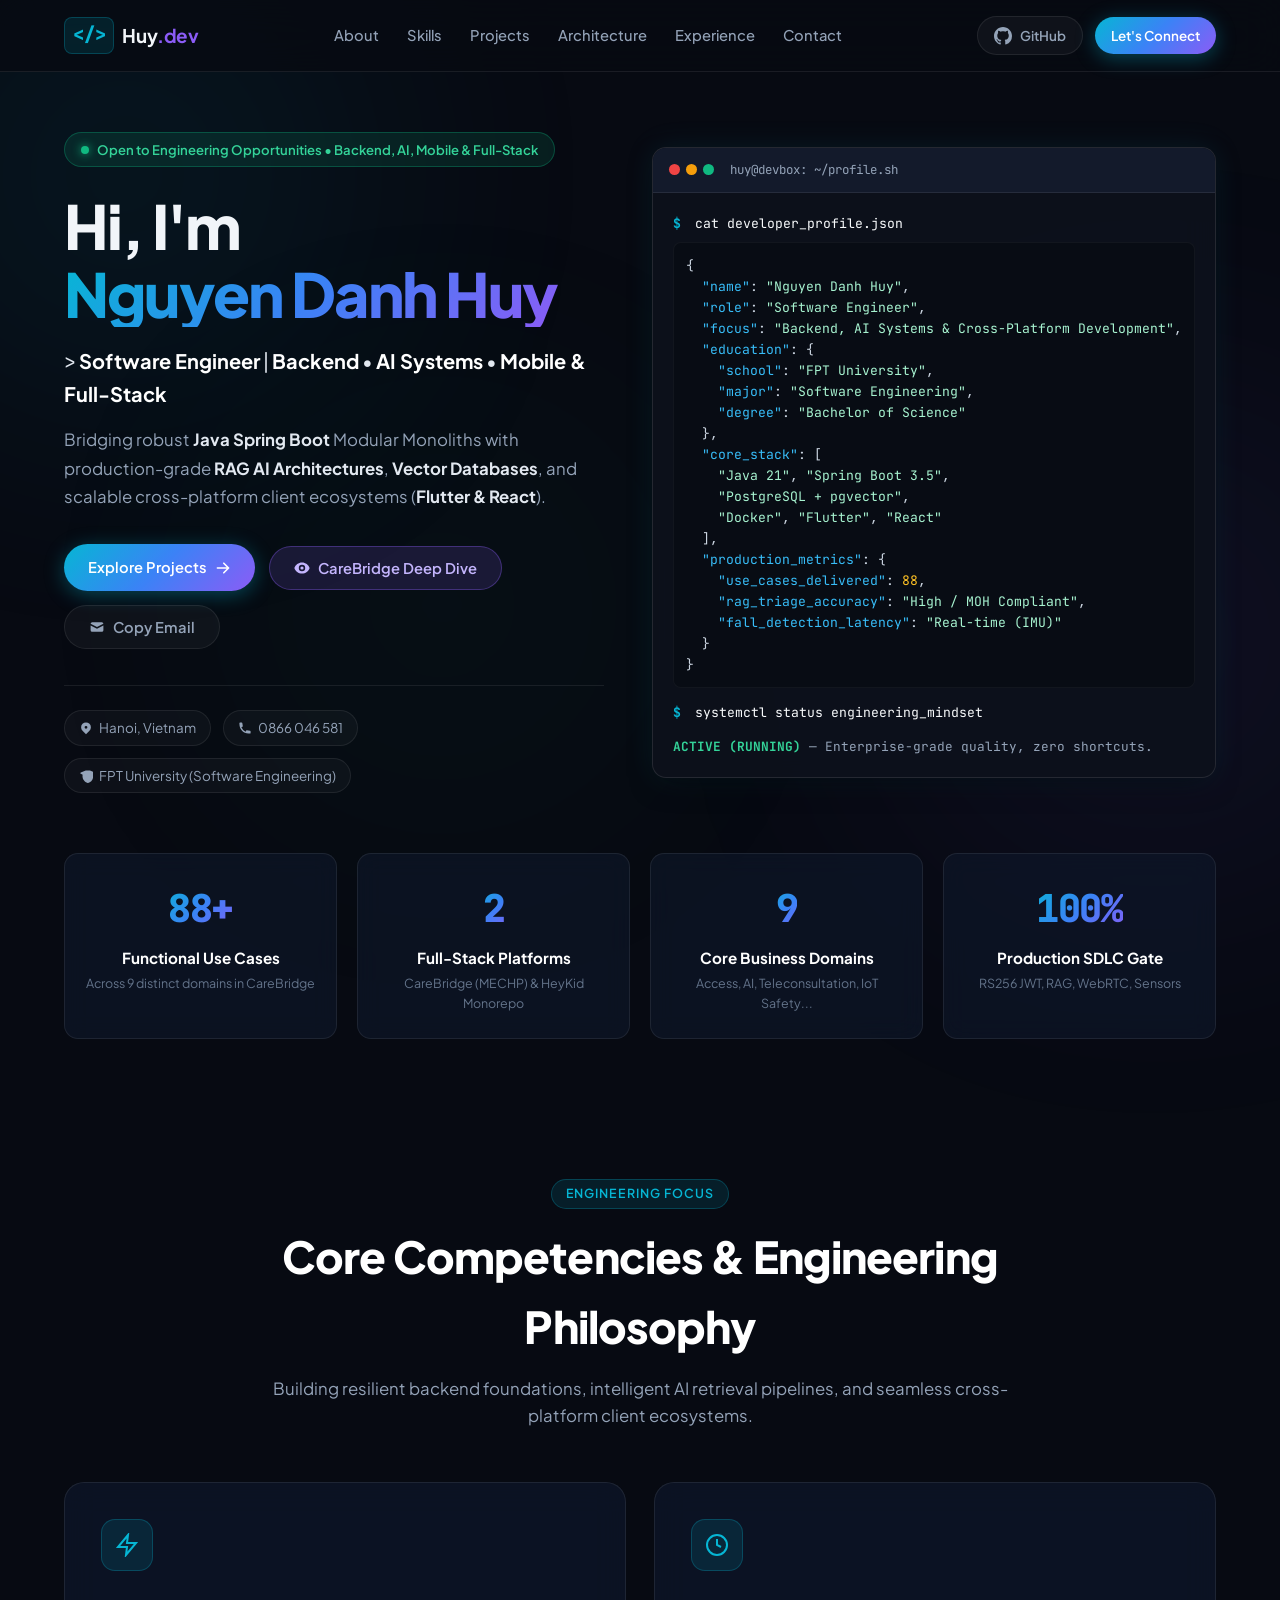
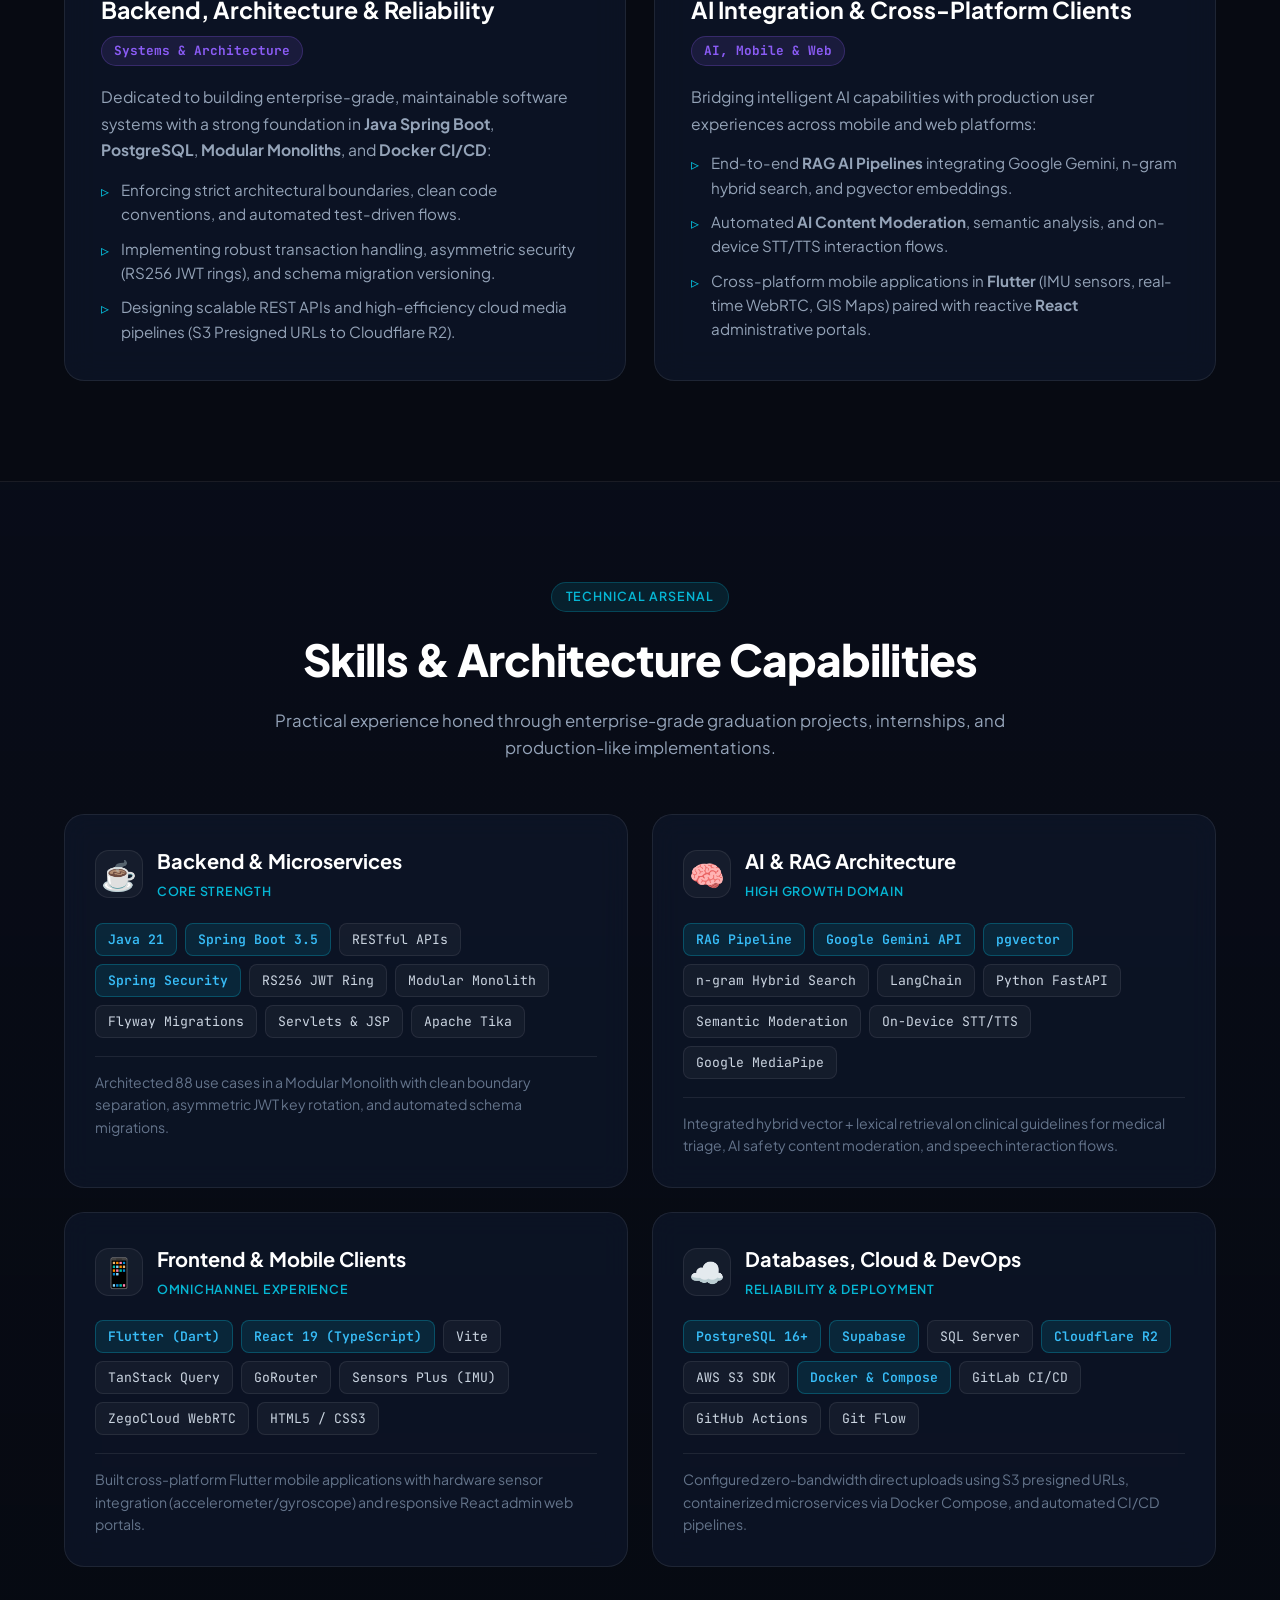
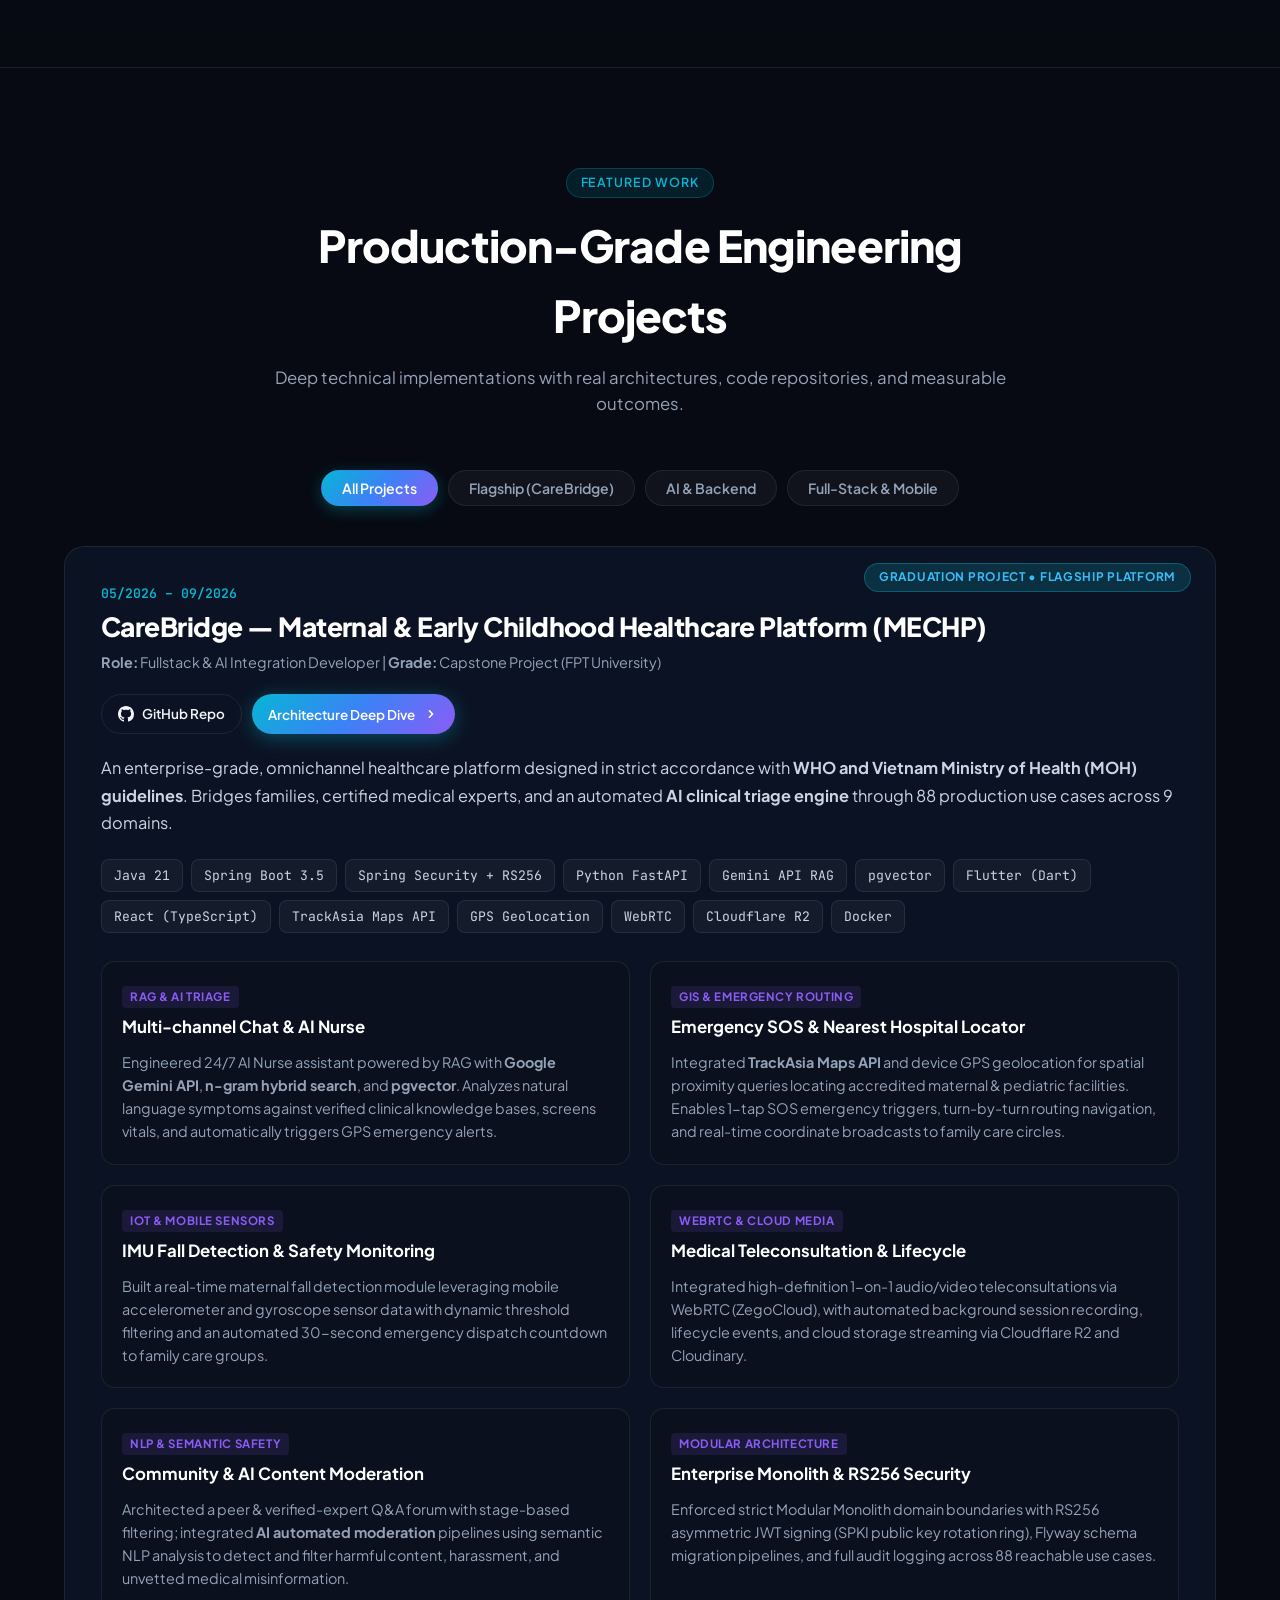
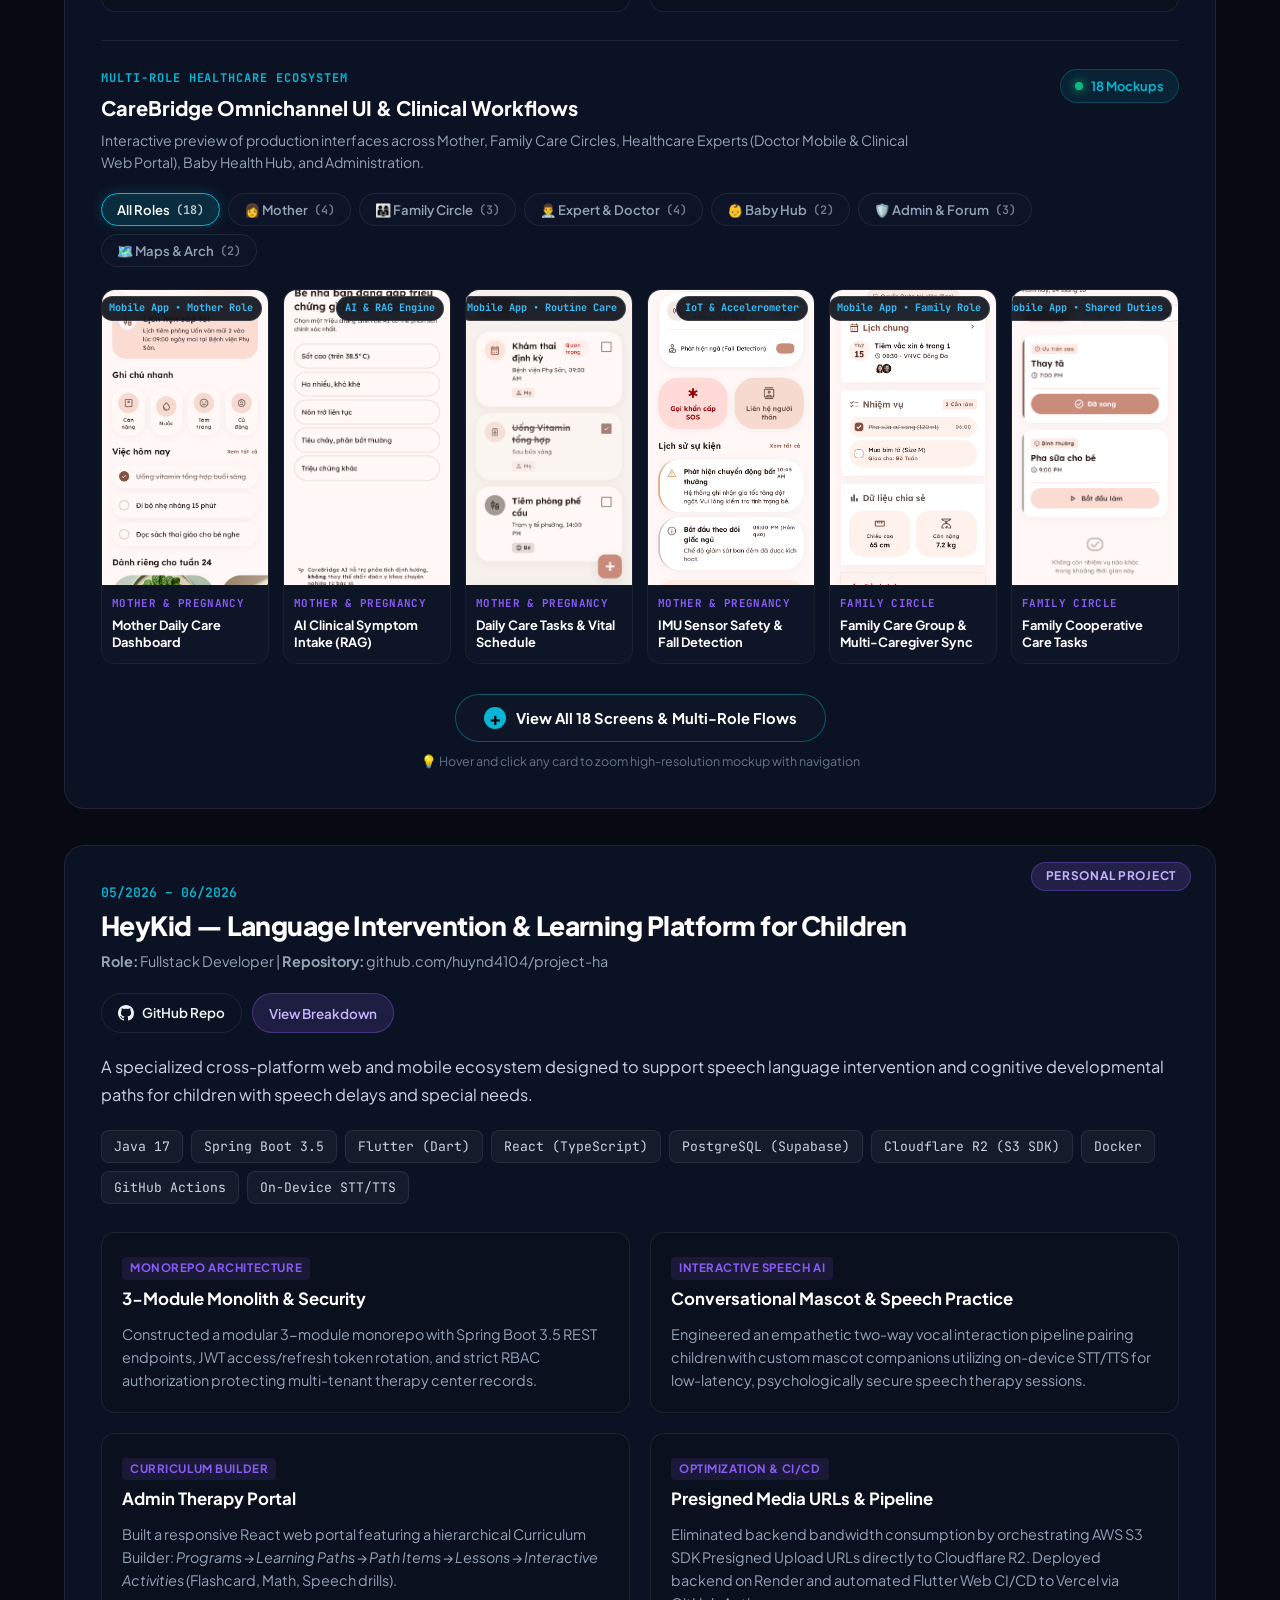
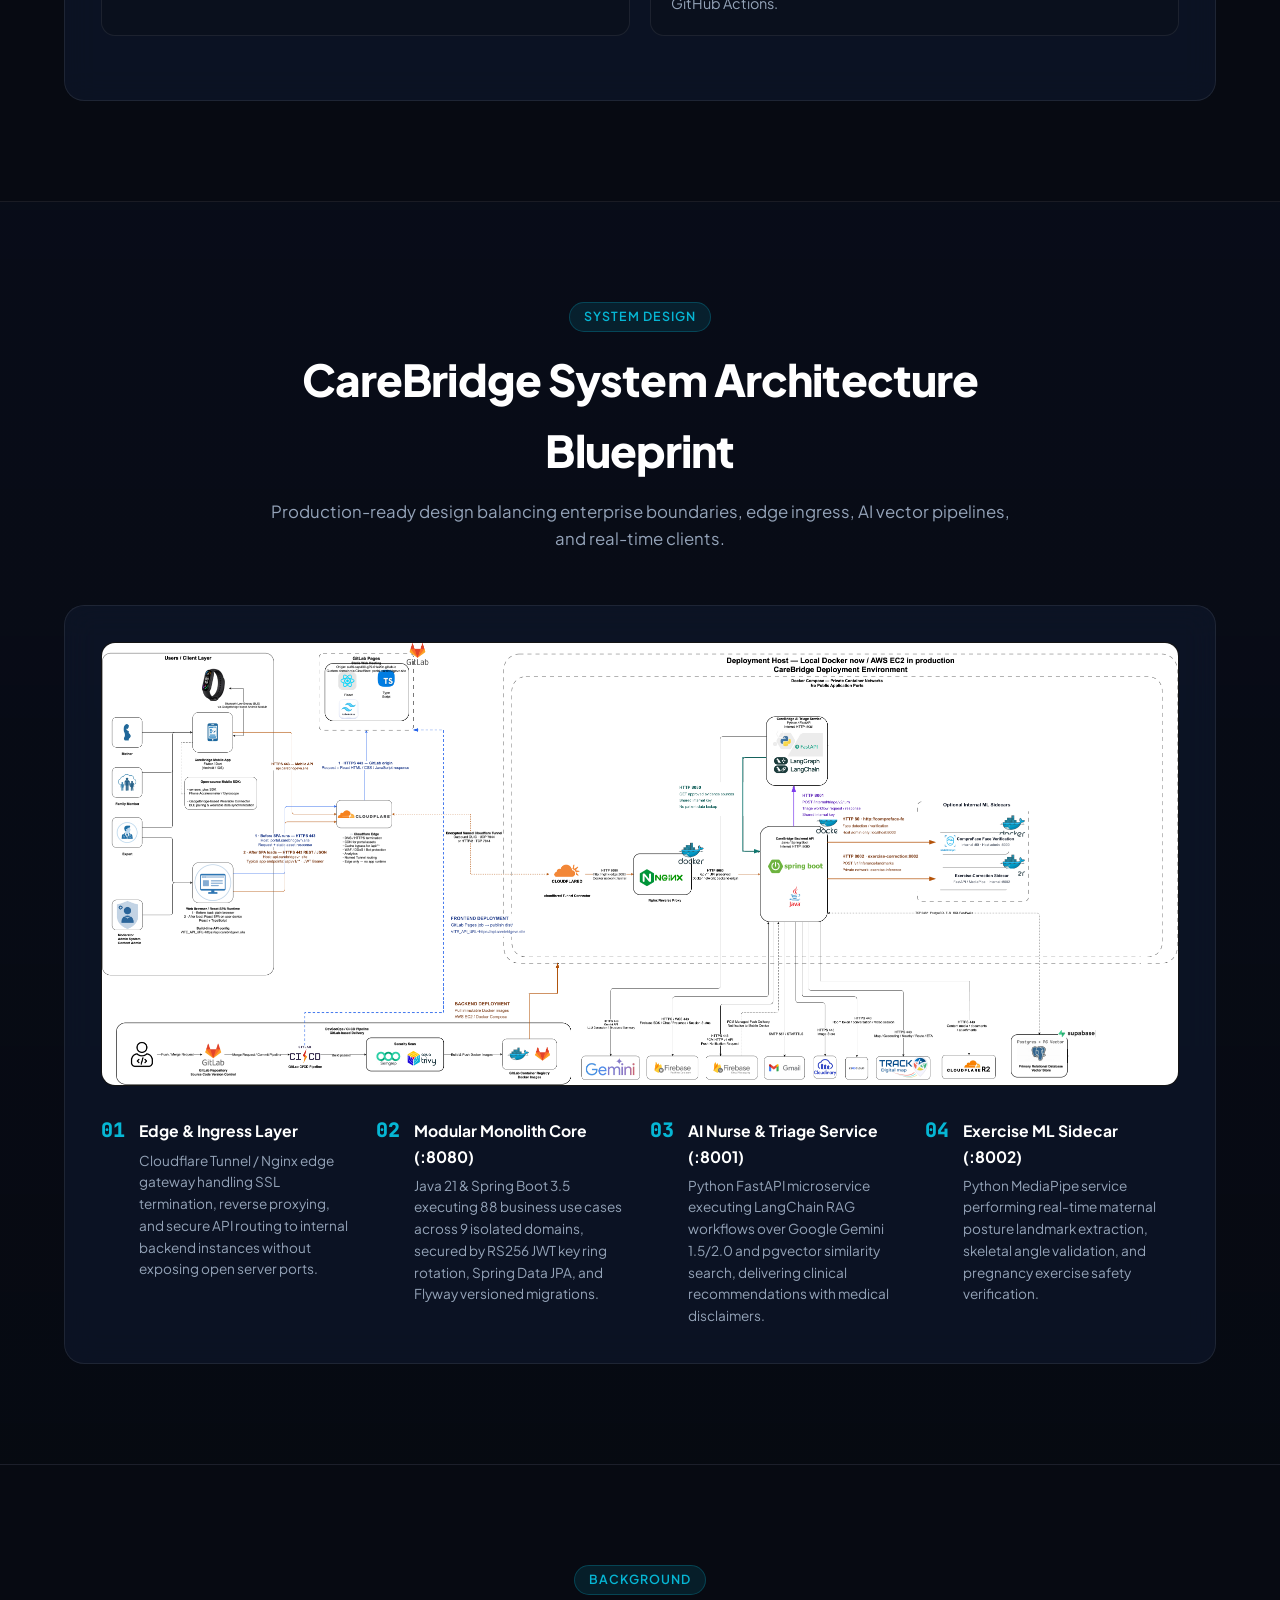
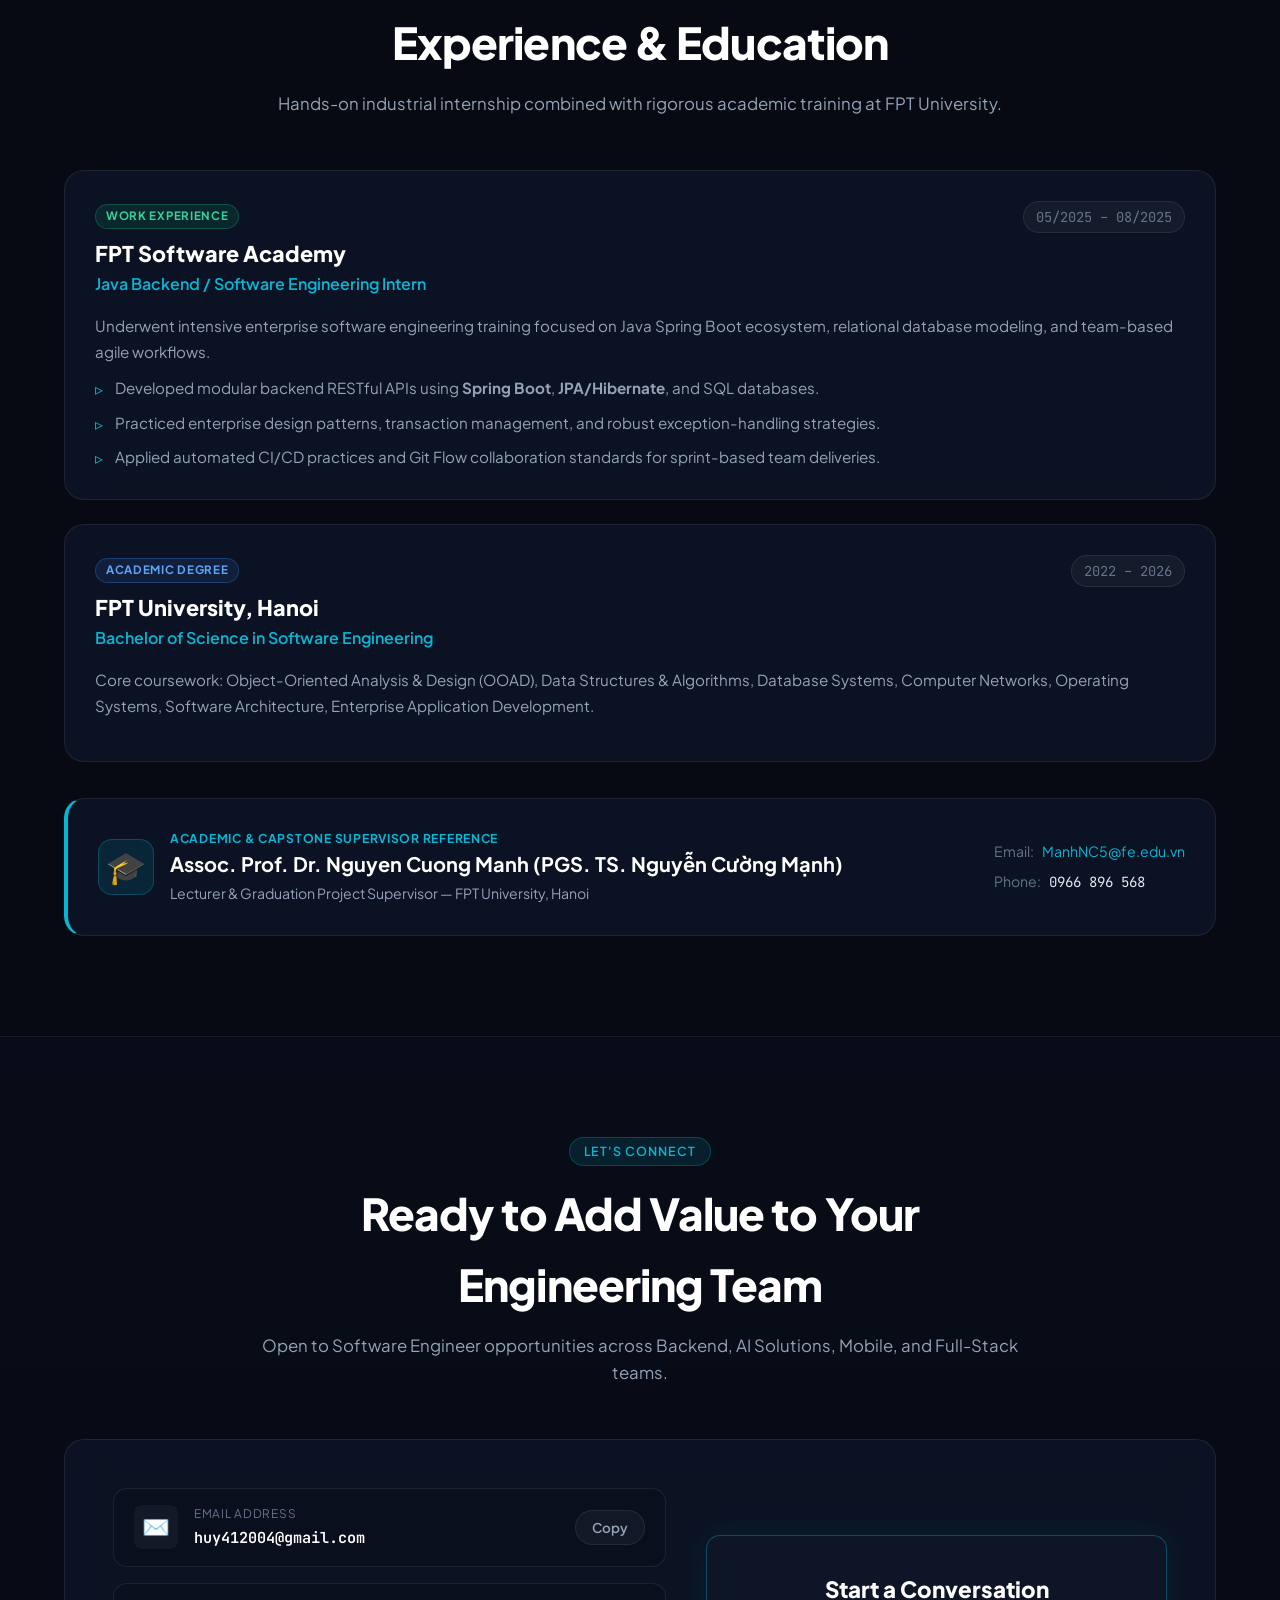
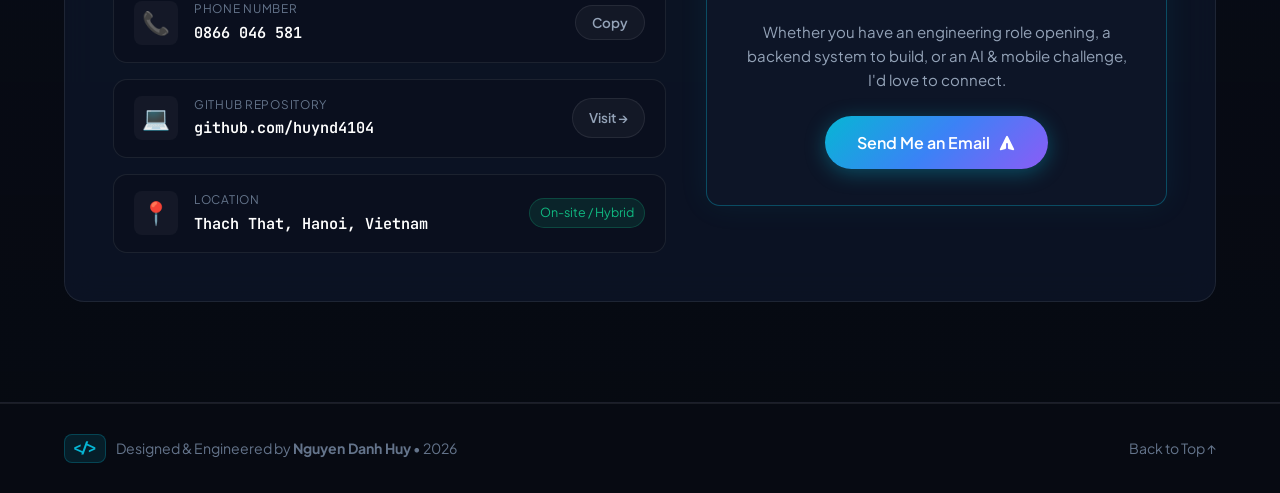
==== commit f982a7a9: "feat: add multi-role omnichannel UI gallery and high-res image lightbox modal" ====
--- a/portfolio/index.html
+++ b/portfolio/index.html
@@ -543,36 +543,57 @@
               </div>
             </div>
 
-            <!-- Visual Preview Banner -->
-            <div class="project-visual-strip">
-              <div class="preview-thumb" onclick="openDeepDiveModal('carebridge')">
-                <img src="assets/carebridge-architecture.png" alt="CareBridge System Architecture Diagram"
-                  loading="lazy">
-                <div class="preview-caption">System Architecture Diagram (Click to enlarge)</div>
-              </div>
-              <div class="preview-screens">
-                <div class="mobile-mockup" onclick="openDeepDiveModal('carebridge')">
-                  <img src="assets/carebridge-ai-symptom.png" alt="AI Symptom Intake UI Screen" loading="lazy">
-                  <span>AI Symptom Intake (RAG)</span>
-                </div>
-                <div class="mobile-mockup" onclick="openDeepDiveModal('carebridge')">
-                  <img src="assets/carebridge-community-moderation.png" alt="Community Feed & Moderation UI Screen"
-                    loading="lazy">
-                  <span>Community &amp; AI Moderation</span>
-                </div>
-                <div class="mobile-mockup" onclick="openDeepDiveModal('carebridge')">
-                  <img src="assets/carebridge-hospital-map.png" alt="Emergency Hospital Map UI Screen" loading="lazy">
-                  <span>Hospital Map &amp; Routing</span>
-                </div>
-                <div class="mobile-mockup" onclick="openDeepDiveModal('carebridge')">
-                  <img src="assets/carebridge-safety-monitoring.png" alt="Safety Monitoring UI Screen" loading="lazy">
-                  <span>IMU Safety Monitoring</span>
-                </div>
-                <div class="mobile-mockup" onclick="openDeepDiveModal('carebridge')">
-                  <img src="assets/carebridge-teleconsultation.png" alt="Realtime Consultation UI Screen"
-                    loading="lazy">
-                  <span>WebRTC Consultation</span>
-                </div>
+            <!-- Interactive Omnichannel Gallery Section -->
+            <div class="carebridge-gallery-section" id="carebridgeGallerySection">
+              <div class="gallery-header-row">
+                <div class="gallery-title-wrap">
+                  <div class="gallery-tag">Multi-Role Healthcare Ecosystem</div>
+                  <h4 class="gallery-heading">CareBridge Omnichannel UI &amp; Clinical Workflows</h4>
+                  <p class="gallery-sub">Interactive preview of production interfaces across Mother, Family Care Circles, Healthcare Experts (Doctor Mobile &amp; Clinical Web Portal), Baby Health Hub, and Administration.</p>
+                </div>
+                <div class="gallery-stats-pill">
+                  <span class="live-dot"></span>
+                  <span id="galleryCountLabel">18 Verified Mockups</span>
+                </div>
+              </div>
+
+              <!-- Filter Tabs by User Role -->
+              <div class="gallery-role-tabs" id="galleryRoleTabs">
+                <button type="button" class="role-tab-btn active" data-role="all">
+                  <span>All Roles</span> <span class="tab-count">(18)</span>
+                </button>
+                <button type="button" class="role-tab-btn" data-role="mother">
+                  <span>👩 Mother</span> <span class="tab-count">(4)</span>
+                </button>
+                <button type="button" class="role-tab-btn" data-role="family">
+                  <span>👨‍👩‍👧 Family Circle</span> <span class="tab-count">(3)</span>
+                </button>
+                <button type="button" class="role-tab-btn" data-role="expert">
+                  <span>👨‍⚕️ Expert &amp; Doctor</span> <span class="tab-count">(4)</span>
+                </button>
+                <button type="button" class="role-tab-btn" data-role="baby">
+                  <span>👶 Baby Hub</span> <span class="tab-count">(2)</span>
+                </button>
+                <button type="button" class="role-tab-btn" data-role="community-admin">
+                  <span>🛡️ Admin &amp; Forum</span> <span class="tab-count">(3)</span>
+                </button>
+                <button type="button" class="role-tab-btn" data-role="emergency">
+                  <span>🗺️ Maps &amp; Arch</span> <span class="tab-count">(2)</span>
+                </button>
+              </div>
+
+              <!-- Gallery Cards Grid (Rendered dynamically) -->
+              <div class="gallery-cards-grid" id="carebridgeGalleryGrid" aria-live="polite">
+                <!-- Javascript will populate interactive cards -->
+              </div>
+
+              <!-- Expander Button Bar ('+' to view all screens) -->
+              <div class="gallery-expand-container">
+                <button type="button" class="btn btn-outline btn-expand-gallery" id="btnToggleCarebridgeGallery">
+                  <span class="expand-icon" id="galleryExpandIcon">+</span>
+                  <span class="expand-text" id="galleryExpandText">View All 18 Screens &amp; Multi-Role Flows</span>
+                </button>
+                <span class="gallery-hint">💡 Hover and click any card to zoom high-resolution mockup with navigation</span>
               </div>
             </div>
           </article>
@@ -685,11 +706,11 @@
         </div>
 
         <div class="arch-showcase-card glow-card">
-          <div class="arch-image-wrapper" onclick="openDeepDiveModal('carebridge')">
+          <div class="arch-image-wrapper" onclick="openImageLightboxById('cb-architecture')">
             <img src="assets/carebridge-architecture.png" alt="Complete CareBridge System Architecture"
               class="arch-full-image" loading="lazy">
             <div class="arch-image-overlay">
-              <span>🔍 Click to Inspect Full System Architecture Blueprint</span>
+              <span>🔍 Click to Zoom High-Resolution System Architecture Blueprint</span>
             </div>
           </div>
 
@@ -917,6 +938,56 @@
     </div>
   </dialog>
 
+  <!-- HIGH-RES IMAGE LIGHTBOX MODAL (<dialog>) -->
+  <dialog class="lightbox-dialog" id="imageLightboxModal" aria-label="CareBridge Screen Preview Lightbox">
+    <div class="lightbox-dialog-card">
+      <div class="lightbox-header">
+        <div class="lightbox-header-info">
+          <span class="lightbox-role-badge" id="lightboxBadge">MOTHER &amp; PREGNANCY</span>
+          <h3 class="lightbox-title" id="lightboxTitle">AI Clinical Symptom Intake (RAG Engine)</h3>
+        </div>
+        <div class="lightbox-header-actions">
+          <span class="lightbox-counter-pill" id="lightboxCounter">1 / 18</span>
+          <button type="button" class="lightbox-close-btn" id="lightboxCloseBtn" aria-label="Close lightbox">&times;</button>
+        </div>
+      </div>
+
+      <div class="lightbox-stage">
+        <button type="button" class="lightbox-nav-btn prev" id="lightboxPrevBtn" aria-label="Previous screen (Left Arrow)">
+          <svg viewBox="0 0 24 24" width="28" height="28" fill="none" stroke="currentColor" stroke-width="2.5">
+            <polyline points="15 18 9 12 15 6"></polyline>
+          </svg>
+        </button>
+
+        <div class="lightbox-img-wrapper" id="lightboxImgWrapper">
+          <img src="" alt="" id="lightboxMainImage" class="lightbox-main-img">
+        </div>
+
+        <button type="button" class="lightbox-nav-btn next" id="lightboxNextBtn" aria-label="Next screen (Right Arrow)">
+          <svg viewBox="0 0 24 24" width="28" height="28" fill="none" stroke="currentColor" stroke-width="2.5">
+            <polyline points="9 18 15 12 9 6"></polyline>
+          </svg>
+        </button>
+      </div>
+
+      <div class="lightbox-footer">
+        <div class="lightbox-desc-box">
+          <p class="lightbox-description" id="lightboxDesc">Conversational clinical triage powered by Google Gemini API &amp; pgvector hybrid search.</p>
+        </div>
+        <div class="lightbox-footer-meta">
+          <span class="lightbox-nav-hint">⌨️ <kbd>←</kbd> <kbd>→</kbd> Navigate &nbsp;|&nbsp; <kbd>Esc</kbd> Close</span>
+          <a href="#" target="_blank" rel="noopener noreferrer" class="lightbox-raw-link" id="lightboxRawLink">
+            <span>Open High-Res</span>
+            <svg viewBox="0 0 20 20" width="14" height="14" fill="currentColor">
+              <path d="M11 3a1 1 0 100 2h2.586l-6.293 6.293a1 1 0 101.414 1.414L15 6.414V9a1 1 0 102 0V4a1 1 0 00-1-1h-5z"/>
+              <path d="M5 5a2 2 0 00-2 2v8a2 2 0 002 2h8a2 2 0 002-2v-3a1 1 0 10-2 0v3H5V7h3a1 1 0 000-2H5z"/>
+            </svg>
+          </a>
+        </div>
+      </div>
+    </div>
+  </dialog>
+
   <!-- Scripts -->
   <script src="script.js"></script>
 </body>
--- a/portfolio/style.css
+++ b/portfolio/style.css
@@ -1007,84 +1007,309 @@
   line-height: 1.6;
 }
 
-/* Visual Preview Strip */
-.project-visual-strip {
+/* ==========================================================================
+   CareBridge Omnichannel Multi-Role Gallery
+   ========================================================================== */
+.carebridge-gallery-section {
+  margin-top: 24px;
+  padding-top: 28px;
+  border-top: 1px solid var(--border-subtle);
+}
+
+.gallery-header-row {
+  display: flex;
+  justify-content: space-between;
+  align-items: flex-start;
+  gap: 20px;
+  margin-bottom: 20px;
+}
+
+.gallery-title-wrap {
+  flex: 1;
+}
+
+.gallery-tag {
+  font-size: 0.75rem;
+  font-weight: 700;
+  color: var(--accent-cyan);
+  text-transform: uppercase;
+  letter-spacing: 0.08em;
+  font-family: var(--font-mono);
+  margin-bottom: 4px;
+}
+
+.gallery-heading {
+  font-size: 1.25rem;
+  font-weight: 750;
+  color: #fff;
+  margin-bottom: 6px;
+}
+
+.gallery-sub {
+  font-size: 0.88rem;
+  color: var(--text-muted);
+  line-height: 1.55;
+  max-width: 820px;
+}
+
+.gallery-stats-pill {
+  display: inline-flex;
+  align-items: center;
+  gap: 8px;
+  background: rgba(6, 182, 212, 0.1);
+  border: 1px solid rgba(6, 182, 212, 0.25);
+  border-radius: var(--radius-pill);
+  padding: 6px 14px;
+  font-size: 0.8rem;
+  font-weight: 650;
+  color: var(--accent-cyan);
+  white-space: nowrap;
+  flex-shrink: 0;
+}
+
+.live-dot {
+  width: 8px;
+  height: 8px;
+  border-radius: 50%;
+  background: #10b981;
+  box-shadow: 0 0 10px #10b981;
+  animation: pulseDot 2s infinite ease-in-out;
+}
+
+@keyframes pulseDot {
+  0%, 100% { opacity: 1; transform: scale(1); }
+  50% { opacity: 0.35; transform: scale(0.8); }
+}
+
+/* Role Filter Tabs */
+.gallery-role-tabs {
+  display: flex;
+  flex-wrap: wrap;
+  gap: 8px;
+  margin-bottom: 22px;
+}
+
+.role-tab-btn {
+  background: rgba(15, 23, 42, 0.6);
+  border: 1px solid var(--border-subtle);
+  border-radius: var(--radius-pill);
+  color: var(--text-muted);
+  padding: 7px 15px;
+  font-size: 0.82rem;
+  font-weight: 600;
+  cursor: pointer;
+  transition: all var(--transition-fast);
+  display: inline-flex;
+  align-items: center;
+  gap: 6px;
+}
+
+.role-tab-btn:hover {
+  background: rgba(30, 41, 59, 0.9);
+  border-color: rgba(6, 182, 212, 0.4);
+  color: #fff;
+  transform: translateY(-1px);
+}
+
+.role-tab-btn.active {
+  background: rgba(6, 182, 212, 0.16);
+  border-color: var(--accent-cyan);
+  color: #fff;
+  box-shadow: 0 0 14px rgba(6, 182, 212, 0.22);
+}
+
+.role-tab-btn .tab-count {
+  font-size: 0.74rem;
+  opacity: 0.75;
+  font-family: var(--font-mono);
+}
+
+/* Gallery Grid */
+.gallery-cards-grid {
   display: grid;
-  grid-template-columns: 1fr 1.65fr;
-  gap: 20px;
-  margin-top: 10px;
-  padding-top: 24px;
-  border-top: 1px solid var(--border-subtle);
-}
-
-.preview-thumb {
-  position: relative;
+  grid-template-columns: repeat(6, 1fr);
+  gap: 14px;
+}
+
+.gallery-card {
+  background: rgba(11, 16, 29, 0.9);
+  border: 1px solid var(--border-subtle);
   border-radius: var(--radius-md);
   overflow: hidden;
-  border: 1px solid var(--border-subtle);
   cursor: pointer;
+  display: flex;
+  flex-direction: column;
+  transition: transform var(--transition-normal), border-color var(--transition-normal), box-shadow var(--transition-normal);
+  position: relative;
+  outline: none;
+}
+
+.gallery-card:hover, .gallery-card:focus-visible {
+  transform: translateY(-6px);
+  border-color: var(--accent-cyan);
+  box-shadow: 0 12px 28px -6px rgba(6, 182, 212, 0.3);
+}
+
+.gallery-card-thumb {
+  position: relative;
+  width: 100%;
+  aspect-ratio: 9/16;
   background: #000;
-  max-height: 240px;
-}
-
-.preview-thumb img {
+  overflow: hidden;
+}
+
+.gallery-card-thumb img {
   width: 100%;
   height: 100%;
   object-fit: cover;
   transition: transform var(--transition-slow);
 }
 
-.preview-thumb:hover img {
-  transform: scale(1.03);
-}
-
-.preview-caption {
+.gallery-card:hover .gallery-card-thumb img {
+  transform: scale(1.07);
+}
+
+.gallery-card-badge {
   position: absolute;
-  bottom: 0;
-  left: 0;
-  right: 0;
-  background: linear-gradient(180deg, transparent 0%, rgba(7, 10, 18, 0.9) 100%);
-  padding: 12px 16px;
+  top: 6px;
+  right: 6px;
+  background: rgba(3, 7, 18, 0.88);
+  backdrop-filter: blur(6px);
+  border: 1px solid rgba(255, 255, 255, 0.14);
+  border-radius: var(--radius-pill);
+  padding: 3px 8px;
+  font-size: 0.64rem;
+  font-weight: 700;
+  color: #38bdf8;
+  font-family: var(--font-mono);
+  z-index: 2;
+  white-space: nowrap;
+}
+
+.gallery-zoom-overlay {
+  position: absolute;
+  inset: 0;
+  background: rgba(3, 7, 18, 0.65);
+  backdrop-filter: blur(2px);
+  display: flex;
+  flex-direction: column;
+  align-items: center;
+  justify-content: center;
+  gap: 8px;
+  opacity: 0;
+  transition: opacity var(--transition-fast);
+  z-index: 3;
+}
+
+.gallery-card:hover .gallery-zoom-overlay {
+  opacity: 1;
+}
+
+.zoom-icon-circle {
+  width: 38px;
+  height: 38px;
+  border-radius: 50%;
+  background: var(--accent-cyan);
+  color: #030712;
+  display: flex;
+  align-items: center;
+  justify-content: center;
+  box-shadow: 0 0 16px rgba(6, 182, 212, 0.6);
+  transform: scale(0.85);
+  transition: transform var(--transition-fast);
+}
+
+.gallery-card:hover .zoom-icon-circle {
+  transform: scale(1);
+}
+
+.gallery-zoom-overlay span {
+  font-size: 0.74rem;
+  font-weight: 700;
+  color: #fff;
+  letter-spacing: 0.02em;
+}
+
+.gallery-card-meta {
+  padding: 10px 10px 12px;
+  display: flex;
+  flex-direction: column;
+  gap: 4px;
+  background: rgba(15, 23, 42, 0.85);
+  flex: 1;
+}
+
+.gallery-card-role {
+  font-size: 0.68rem;
+  font-weight: 700;
+  color: var(--accent-violet);
+  font-family: var(--font-mono);
+  text-transform: uppercase;
+  letter-spacing: 0.03em;
+}
+
+.gallery-card-title {
   font-size: 0.8rem;
-  color: #fff;
-  font-weight: 600;
-}
-
-.preview-screens {
-  display: grid;
-  grid-template-columns: repeat(5, 1fr);
-  gap: 8px;
-}
-
-.mobile-mockup {
-  border-radius: var(--radius-sm);
+  font-weight: 700;
+  color: #fff;
+  line-height: 1.35;
+  display: -webkit-box;
+  -webkit-line-clamp: 2;
+  line-clamp: 2;
+  -webkit-box-orient: vertical;
   overflow: hidden;
-  border: 1px solid var(--border-subtle);
-  background: rgba(11, 16, 29, 0.9);
+}
+
+/* Expander Button Container */
+.gallery-expand-container {
+  display: flex;
+  flex-direction: column;
+  align-items: center;
+  gap: 10px;
+  margin-top: 22px;
+  padding-top: 8px;
+}
+
+.btn-expand-gallery {
+  display: inline-flex;
+  align-items: center;
+  gap: 10px;
+  padding: 12px 28px;
+  font-size: 0.92rem;
+  font-weight: 700;
+  border-radius: var(--radius-pill);
+  background: rgba(15, 23, 42, 0.75);
+  border: 1px solid rgba(6, 182, 212, 0.4);
+  color: #fff;
+  transition: all var(--transition-normal);
   cursor: pointer;
-  text-align: center;
-  transition: transform var(--transition-fast), border-color var(--transition-fast);
-}
-
-.mobile-mockup:hover {
-  transform: translateY(-4px);
+}
+
+.btn-expand-gallery:hover {
+  background: rgba(6, 182, 212, 0.16);
   border-color: var(--accent-cyan);
-}
-
-.mobile-mockup img {
-  width: 100%;
-  aspect-ratio: 9/16;
-  object-fit: cover;
-}
-
-.mobile-mockup span {
-  display: block;
-  font-size: 0.72rem;
+  box-shadow: 0 0 24px rgba(6, 182, 212, 0.35);
+  transform: translateY(-2px);
+}
+
+.expand-icon {
+  display: inline-flex;
+  align-items: center;
+  justify-content: center;
+  width: 22px;
+  height: 22px;
+  border-radius: 50%;
+  background: var(--accent-cyan);
+  color: #030712;
+  font-size: 1.15rem;
+  font-weight: 850;
+  line-height: 1;
+  transition: transform var(--transition-fast);
+}
+
+.gallery-hint {
+  font-size: 0.78rem;
   color: var(--text-dim);
-  padding: 6px 4px;
-  white-space: nowrap;
-  overflow: hidden;
-  text-overflow: ellipsis;
 }
 
 /* --------------------------------------------------------------------------
@@ -1626,6 +1851,258 @@
 }
 
 /* --------------------------------------------------------------------------
+   16b. Modern High-Resolution Image Lightbox Modal (<dialog>)
+   -------------------------------------------------------------------------- */
+.lightbox-dialog {
+  border: none;
+  background: transparent;
+  padding: 0;
+  margin: auto;
+  max-width: 1040px;
+  width: 95vw;
+  max-height: 94vh;
+  box-shadow: 0 30px 60px -15px rgba(0, 0, 0, 0.95);
+  color: var(--text-main);
+  overflow: hidden;
+  opacity: 0;
+  transform: scale(0.96);
+  transition: opacity 0.22s ease-out, transform 0.22s ease-out, display 0.22s allow-discrete, overlay 0.22s allow-discrete;
+}
+
+.lightbox-dialog[open] {
+  opacity: 1;
+  transform: scale(1);
+
+  @starting-style {
+    opacity: 0;
+    transform: scale(0.96);
+  }
+}
+
+.lightbox-dialog::backdrop {
+  background-color: rgba(3, 7, 18, 0.88);
+  backdrop-filter: blur(20px);
+  -webkit-backdrop-filter: blur(20px);
+  opacity: 0;
+  transition: opacity 0.22s ease-out, display 0.22s allow-discrete, overlay 0.22s allow-discrete;
+}
+
+.lightbox-dialog[open]::backdrop {
+  opacity: 1;
+
+  @starting-style {
+    opacity: 0;
+  }
+}
+
+.lightbox-dialog-card {
+  background: rgba(13, 20, 36, 0.98);
+  border: 1px solid rgba(255, 255, 255, 0.15);
+  border-radius: var(--radius-lg);
+  display: flex;
+  flex-direction: column;
+  max-height: 94vh;
+  overflow: hidden;
+}
+
+.lightbox-header {
+  padding: 16px 24px;
+  display: flex;
+  justify-content: space-between;
+  align-items: center;
+  background: rgba(18, 26, 46, 0.95);
+  border-bottom: 1px solid var(--border-subtle);
+}
+
+.lightbox-header-info {
+  display: flex;
+  flex-direction: column;
+  gap: 2px;
+}
+
+.lightbox-role-badge {
+  display: block;
+  font-size: 0.72rem;
+  font-weight: 700;
+  font-family: var(--font-mono);
+  color: var(--accent-cyan);
+  letter-spacing: 0.06em;
+}
+
+.lightbox-title {
+  font-size: 1.25rem;
+  font-weight: 750;
+  color: #fff;
+}
+
+.lightbox-header-actions {
+  display: flex;
+  align-items: center;
+  gap: 14px;
+}
+
+.lightbox-counter-pill {
+  font-size: 0.8rem;
+  font-family: var(--font-mono);
+  font-weight: 700;
+  color: var(--text-muted);
+  background: rgba(255, 255, 255, 0.06);
+  padding: 4px 12px;
+  border-radius: var(--radius-pill);
+  border: 1px solid rgba(255, 255, 255, 0.1);
+}
+
+.lightbox-close-btn {
+  width: 38px;
+  height: 38px;
+  border-radius: 50%;
+  background: rgba(255, 255, 255, 0.06);
+  border: 1px solid rgba(255, 255, 255, 0.12);
+  color: #fff;
+  font-size: 1.6rem;
+  display: flex;
+  align-items: center;
+  justify-content: center;
+  cursor: pointer;
+  line-height: 1;
+  transition: all var(--transition-fast);
+}
+
+.lightbox-close-btn:hover {
+  background: rgba(239, 68, 68, 0.2);
+  border-color: #ef4444;
+  color: #ef4444;
+  transform: scale(1.05);
+}
+
+.lightbox-stage {
+  position: relative;
+  display: flex;
+  align-items: center;
+  justify-content: center;
+  padding: 16px 20px;
+  background: rgba(2, 6, 18, 0.85);
+  min-height: 340px;
+  max-height: 64vh;
+  overflow: hidden;
+}
+
+.lightbox-img-wrapper {
+  display: flex;
+  align-items: center;
+  justify-content: center;
+  width: 100%;
+  height: 100%;
+  max-height: 60vh;
+}
+
+.lightbox-main-img {
+  max-height: 60vh;
+  max-width: 100%;
+  object-fit: contain;
+  border-radius: var(--radius-sm);
+  box-shadow: 0 12px 36px rgba(0, 0, 0, 0.8);
+  transition: opacity 0.2s ease;
+}
+
+.lightbox-nav-btn {
+  position: absolute;
+  top: 50%;
+  transform: translateY(-50%);
+  width: 48px;
+  height: 48px;
+  border-radius: 50%;
+  background: rgba(15, 23, 42, 0.85);
+  backdrop-filter: blur(8px);
+  border: 1px solid rgba(255, 255, 255, 0.15);
+  color: #fff;
+  display: flex;
+  align-items: center;
+  justify-content: center;
+  cursor: pointer;
+  transition: all var(--transition-fast);
+  z-index: 10;
+}
+
+.lightbox-nav-btn:hover {
+  background: var(--accent-cyan);
+  color: #030712;
+  border-color: var(--accent-cyan);
+  transform: translateY(-50%) scale(1.08);
+  box-shadow: 0 0 20px rgba(6, 182, 212, 0.55);
+}
+
+.lightbox-nav-btn.prev {
+  left: 20px;
+}
+
+.lightbox-nav-btn.next {
+  right: 20px;
+}
+
+.lightbox-footer {
+  padding: 16px 24px;
+  background: rgba(18, 26, 46, 0.95);
+  border-top: 1px solid var(--border-subtle);
+  display: flex;
+  justify-content: space-between;
+  align-items: center;
+  gap: 20px;
+}
+
+.lightbox-desc-box {
+  flex: 1;
+}
+
+.lightbox-description {
+  font-size: 0.9rem;
+  color: var(--text-muted);
+  line-height: 1.5;
+  max-width: 700px;
+}
+
+.lightbox-footer-meta {
+  display: flex;
+  align-items: center;
+  gap: 16px;
+  flex-shrink: 0;
+}
+
+.lightbox-nav-hint {
+  font-size: 0.76rem;
+  color: var(--text-dim);
+}
+
+.lightbox-nav-hint kbd {
+  background: rgba(255, 255, 255, 0.1);
+  border: 1px solid rgba(255, 255, 255, 0.2);
+  border-radius: 3px;
+  padding: 2px 6px;
+  font-family: var(--font-mono);
+  font-size: 0.72rem;
+  color: #fff;
+}
+
+.lightbox-raw-link {
+  display: inline-flex;
+  align-items: center;
+  gap: 6px;
+  font-size: 0.8rem;
+  font-weight: 600;
+  color: var(--accent-cyan);
+  border: 1px solid rgba(6, 182, 212, 0.3);
+  padding: 6px 14px;
+  border-radius: var(--radius-sm);
+  transition: all var(--transition-fast);
+}
+
+.lightbox-raw-link:hover {
+  background: rgba(6, 182, 212, 0.15);
+  border-color: var(--accent-cyan);
+  color: #fff;
+}
+
+/* --------------------------------------------------------------------------
    17. Toast Notifications
    -------------------------------------------------------------------------- */
 .toast-container {
@@ -1681,10 +2158,6 @@
     margin-bottom: 12px;
   }
 
-  .project-visual-strip {
-    grid-template-columns: 1fr;
-  }
-
   .arch-layer-breakdown {
     grid-template-columns: repeat(2, 1fr);
   }
@@ -1693,9 +2166,8 @@
     grid-template-columns: 1fr;
   }
 
-  .preview-screens {
-    grid-template-columns: repeat(3, 1fr);
-    gap: 10px;
+  .gallery-cards-grid {
+    grid-template-columns: repeat(4, 1fr);
   }
 }
 
@@ -1721,9 +2193,48 @@
     display: flex;
   }
 
-  .preview-screens {
-    grid-template-columns: repeat(2, 1fr);
+  .gallery-cards-grid {
+    grid-template-columns: repeat(3, 1fr);
     gap: 10px;
+  }
+
+  .gallery-header-row {
+    flex-direction: column;
+    align-items: flex-start;
+    gap: 12px;
+  }
+
+  .lightbox-header {
+    padding: 12px 16px;
+  }
+
+  .lightbox-title {
+    font-size: 1.05rem;
+  }
+
+  .lightbox-stage {
+    min-height: 260px;
+    padding: 12px 8px;
+  }
+
+  .lightbox-nav-btn {
+    width: 38px;
+    height: 38px;
+  }
+
+  .lightbox-nav-btn.prev {
+    left: 8px;
+  }
+
+  .lightbox-nav-btn.next {
+    right: 8px;
+  }
+
+  .lightbox-footer {
+    flex-direction: column;
+    align-items: flex-start;
+    gap: 12px;
+    padding: 12px 16px;
   }
 
   .about-grid {
@@ -1753,8 +2264,16 @@
     grid-template-columns: 1fr;
   }
 
-  .preview-screens {
-    grid-template-columns: 1fr;
+  .gallery-cards-grid {
+    grid-template-columns: repeat(2, 1fr);
+    gap: 8px;
+  }
+
+  .btn-expand-gallery {
+    width: 100%;
+    justify-content: center;
+    font-size: 0.85rem;
+    padding: 10px 16px;
   }
 }
 
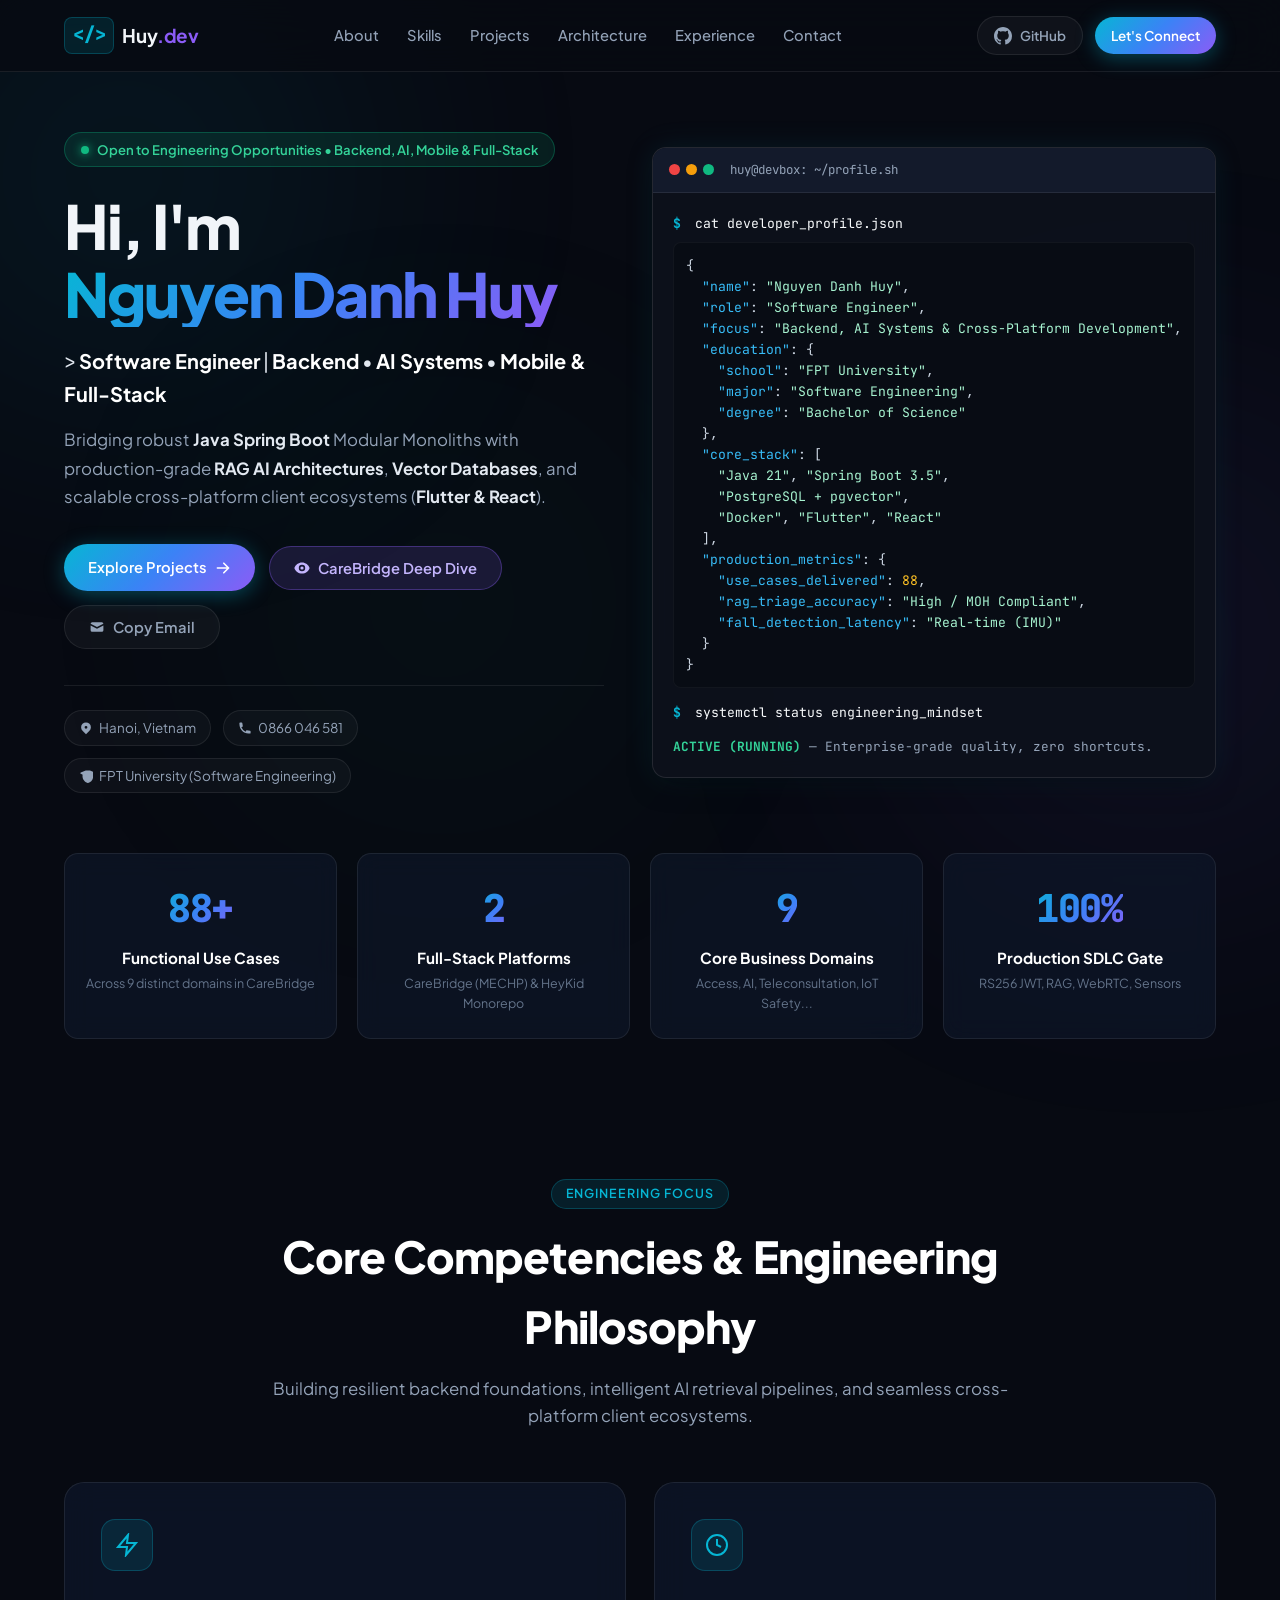
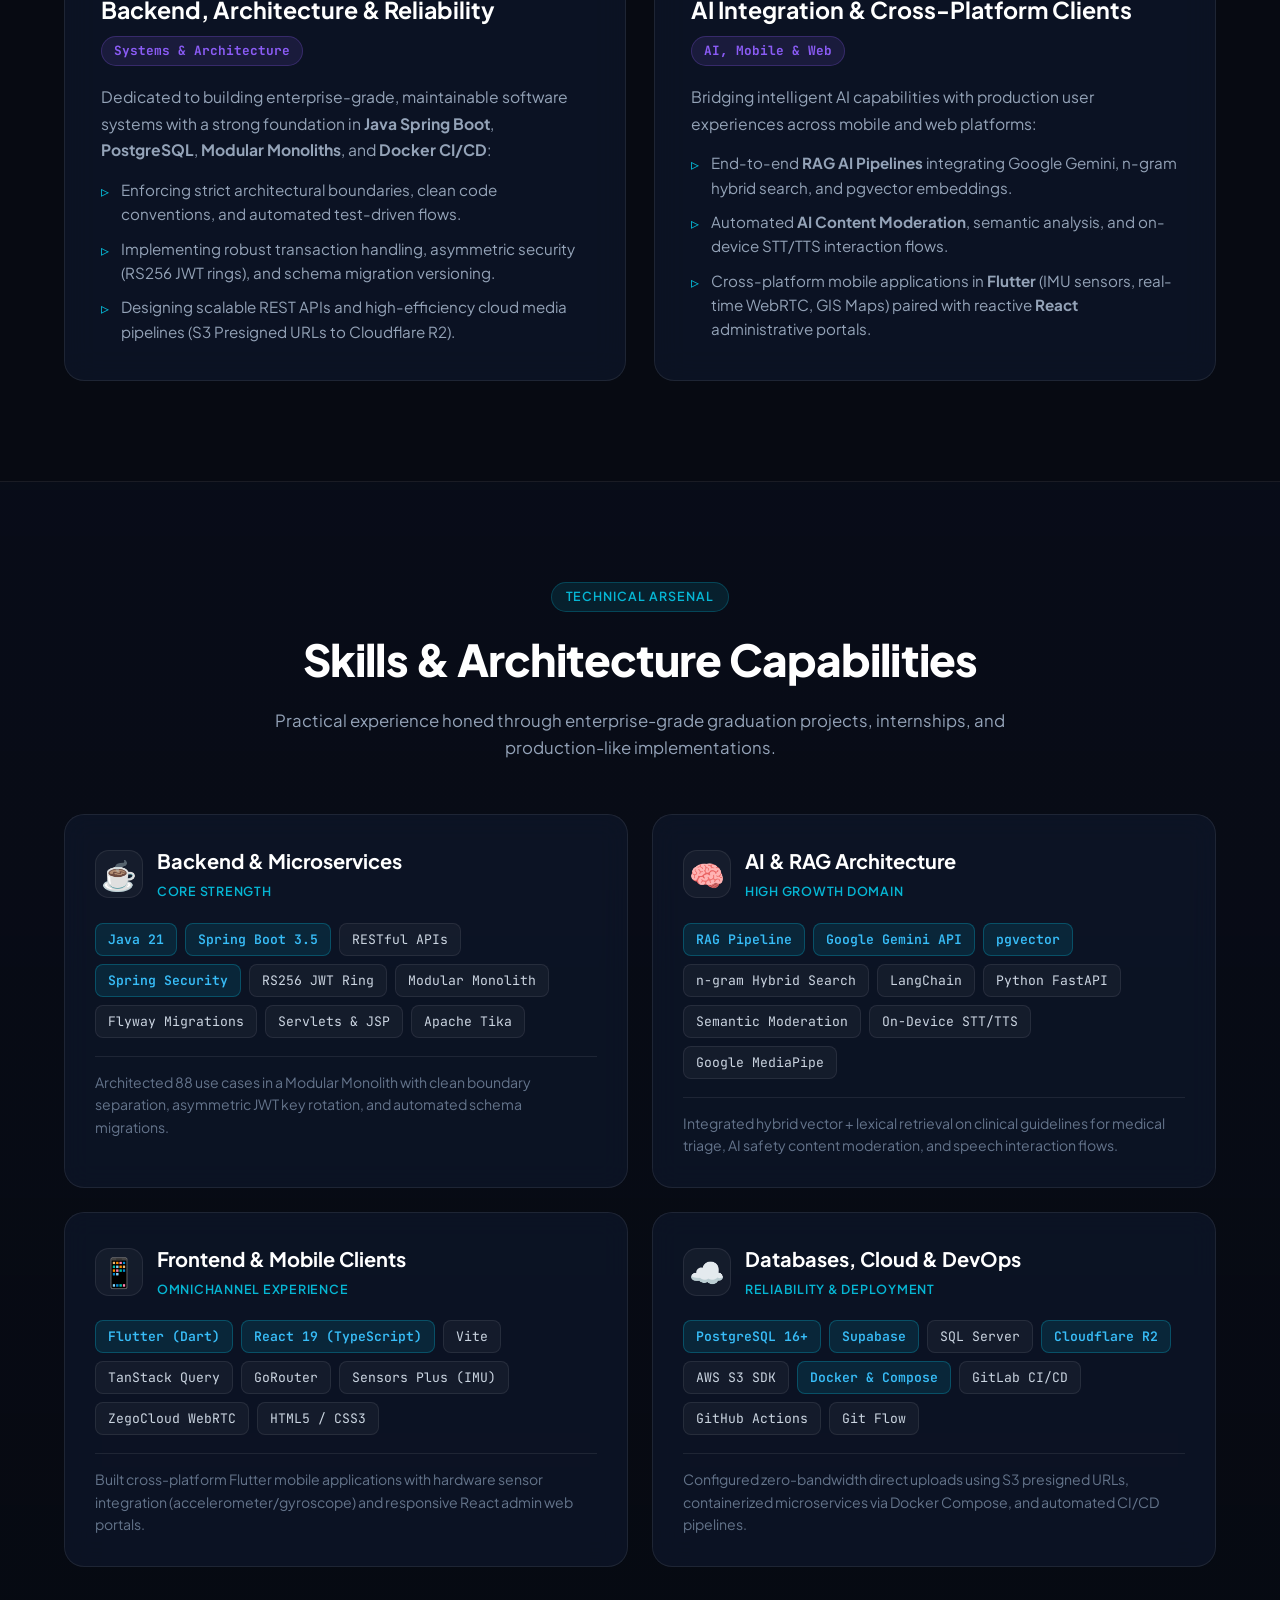
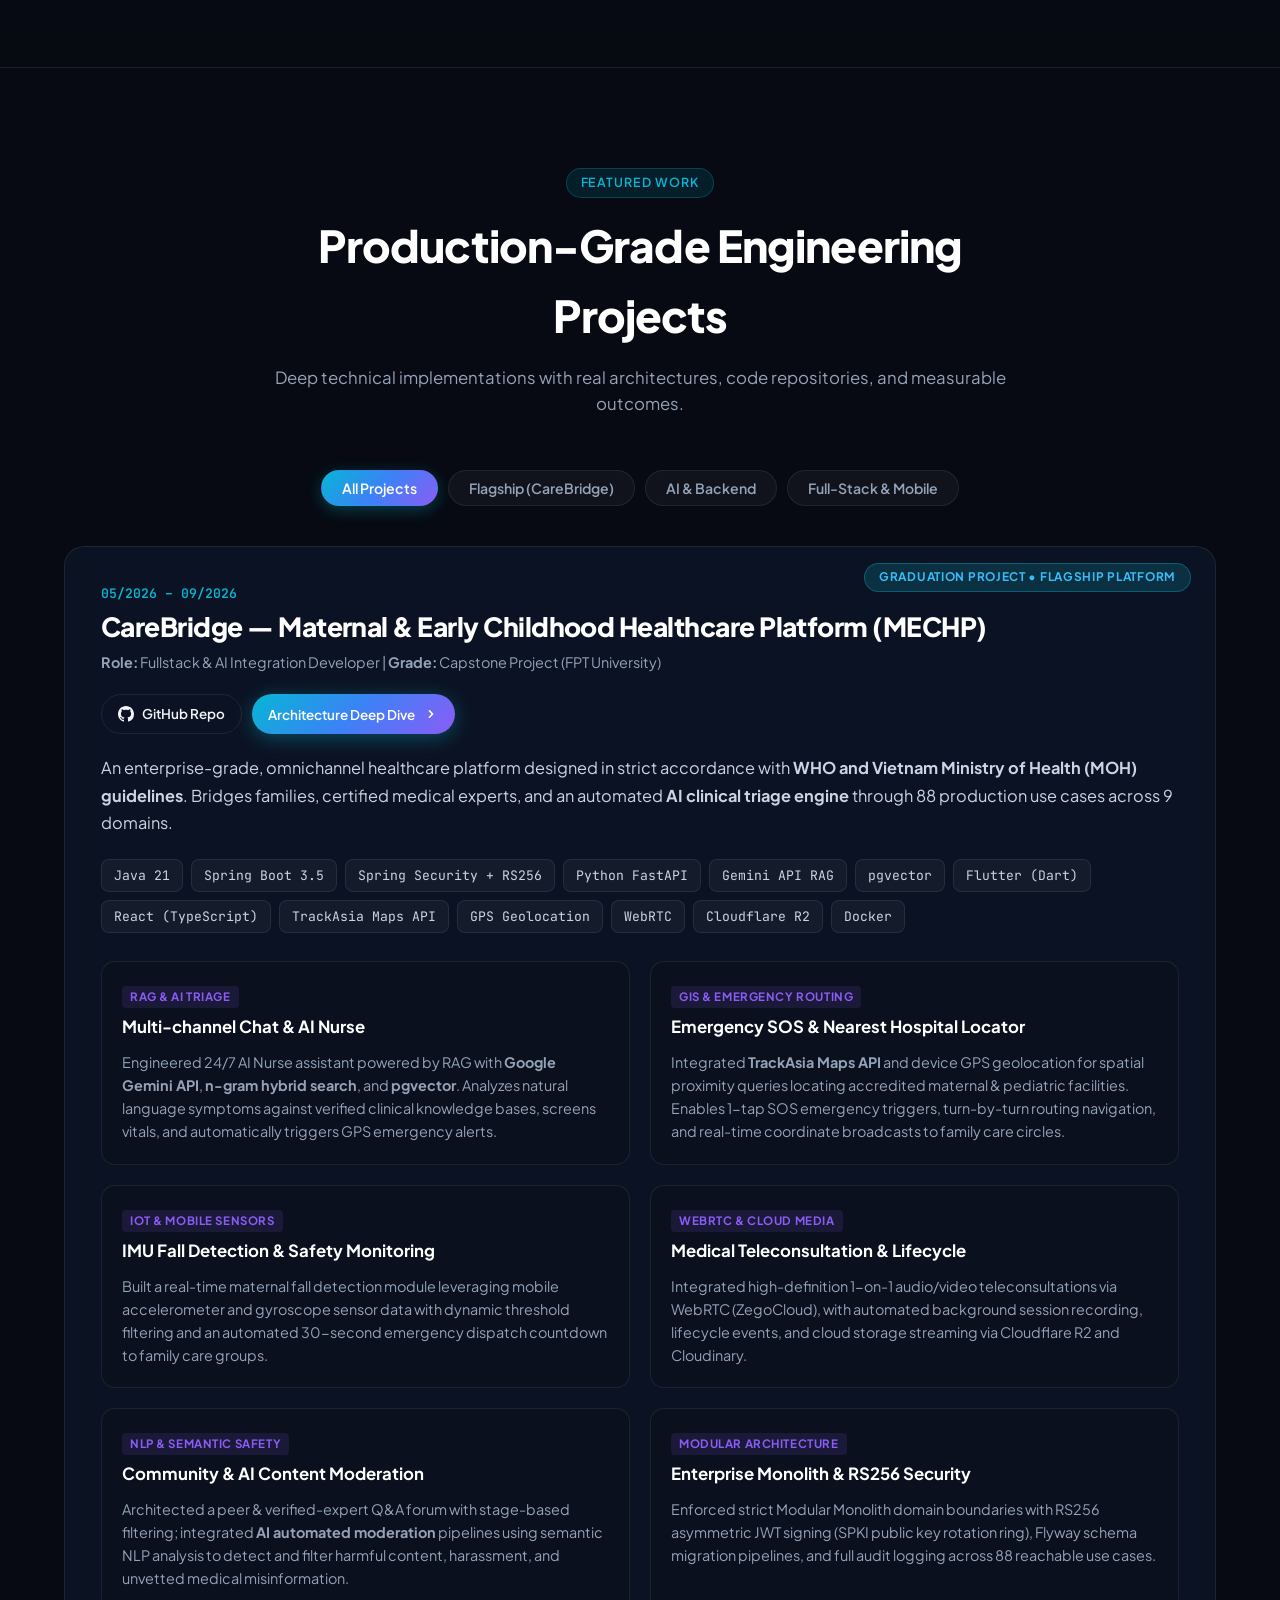
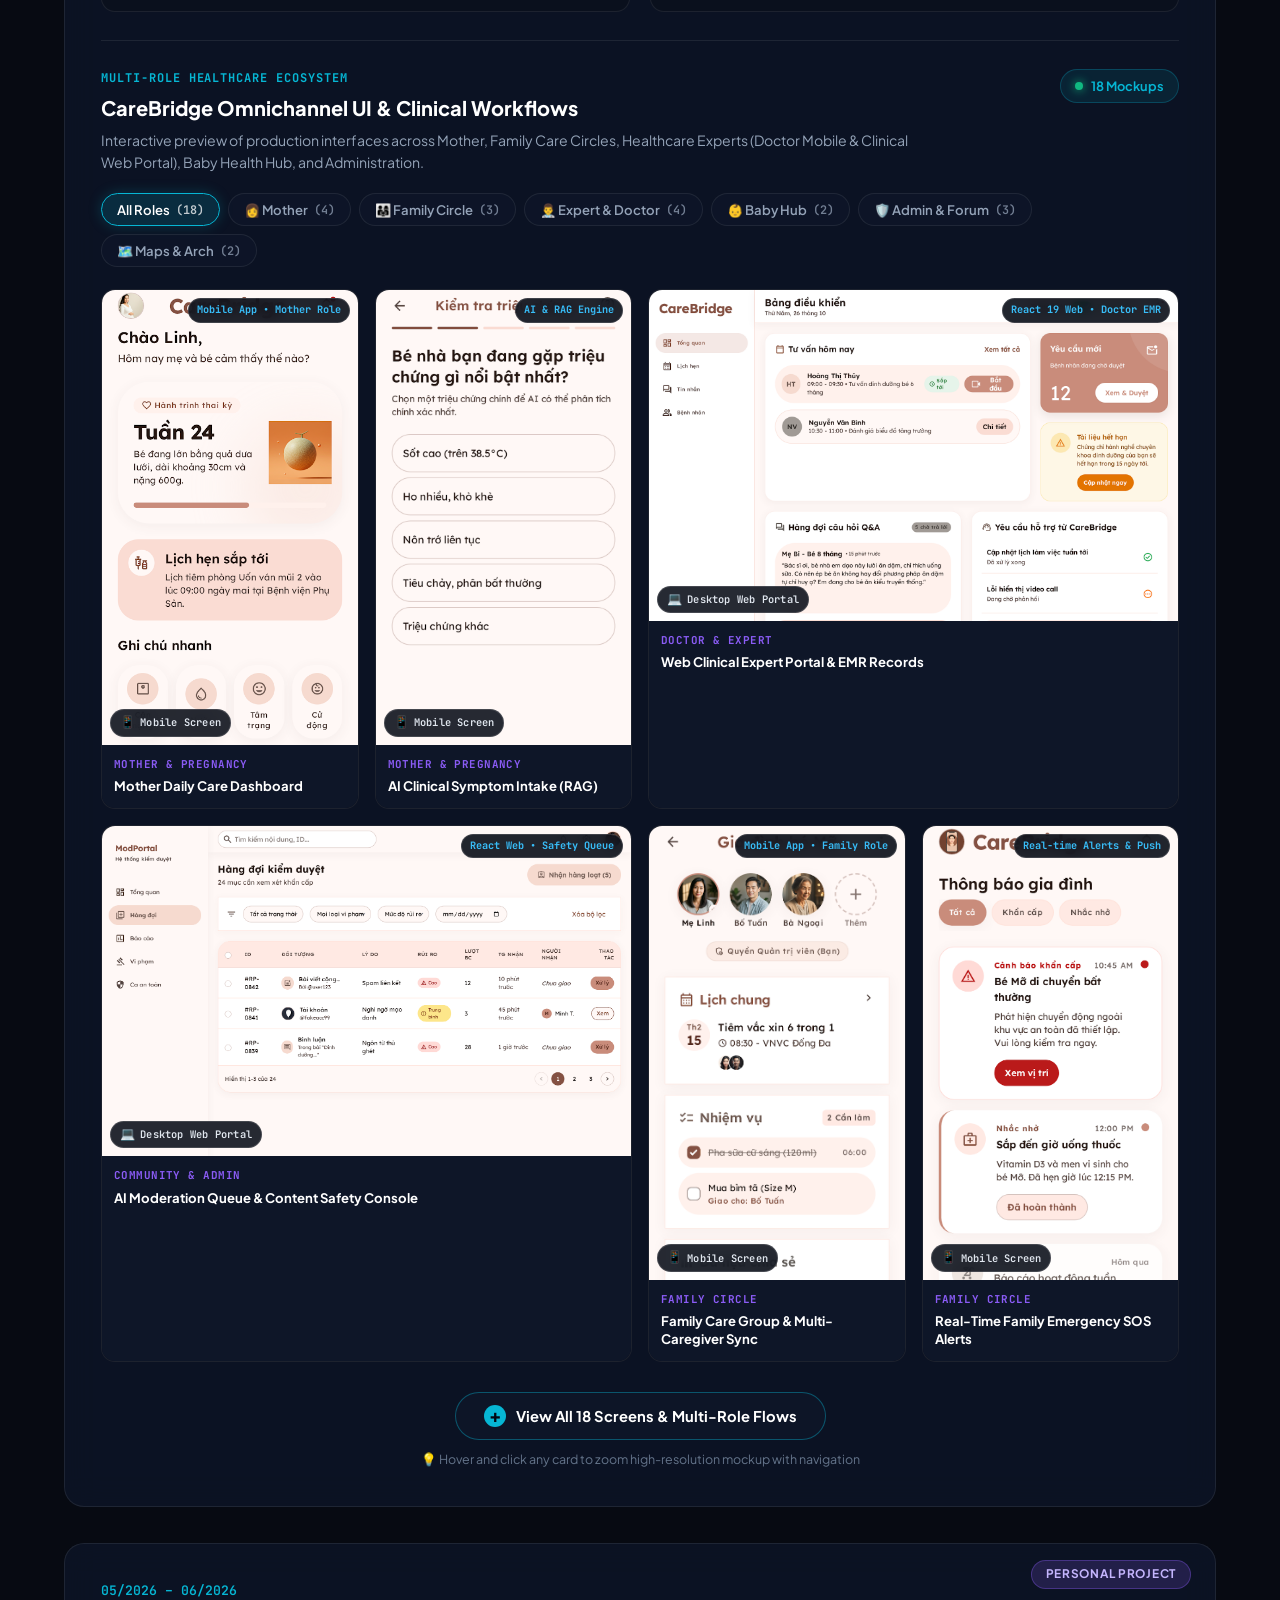
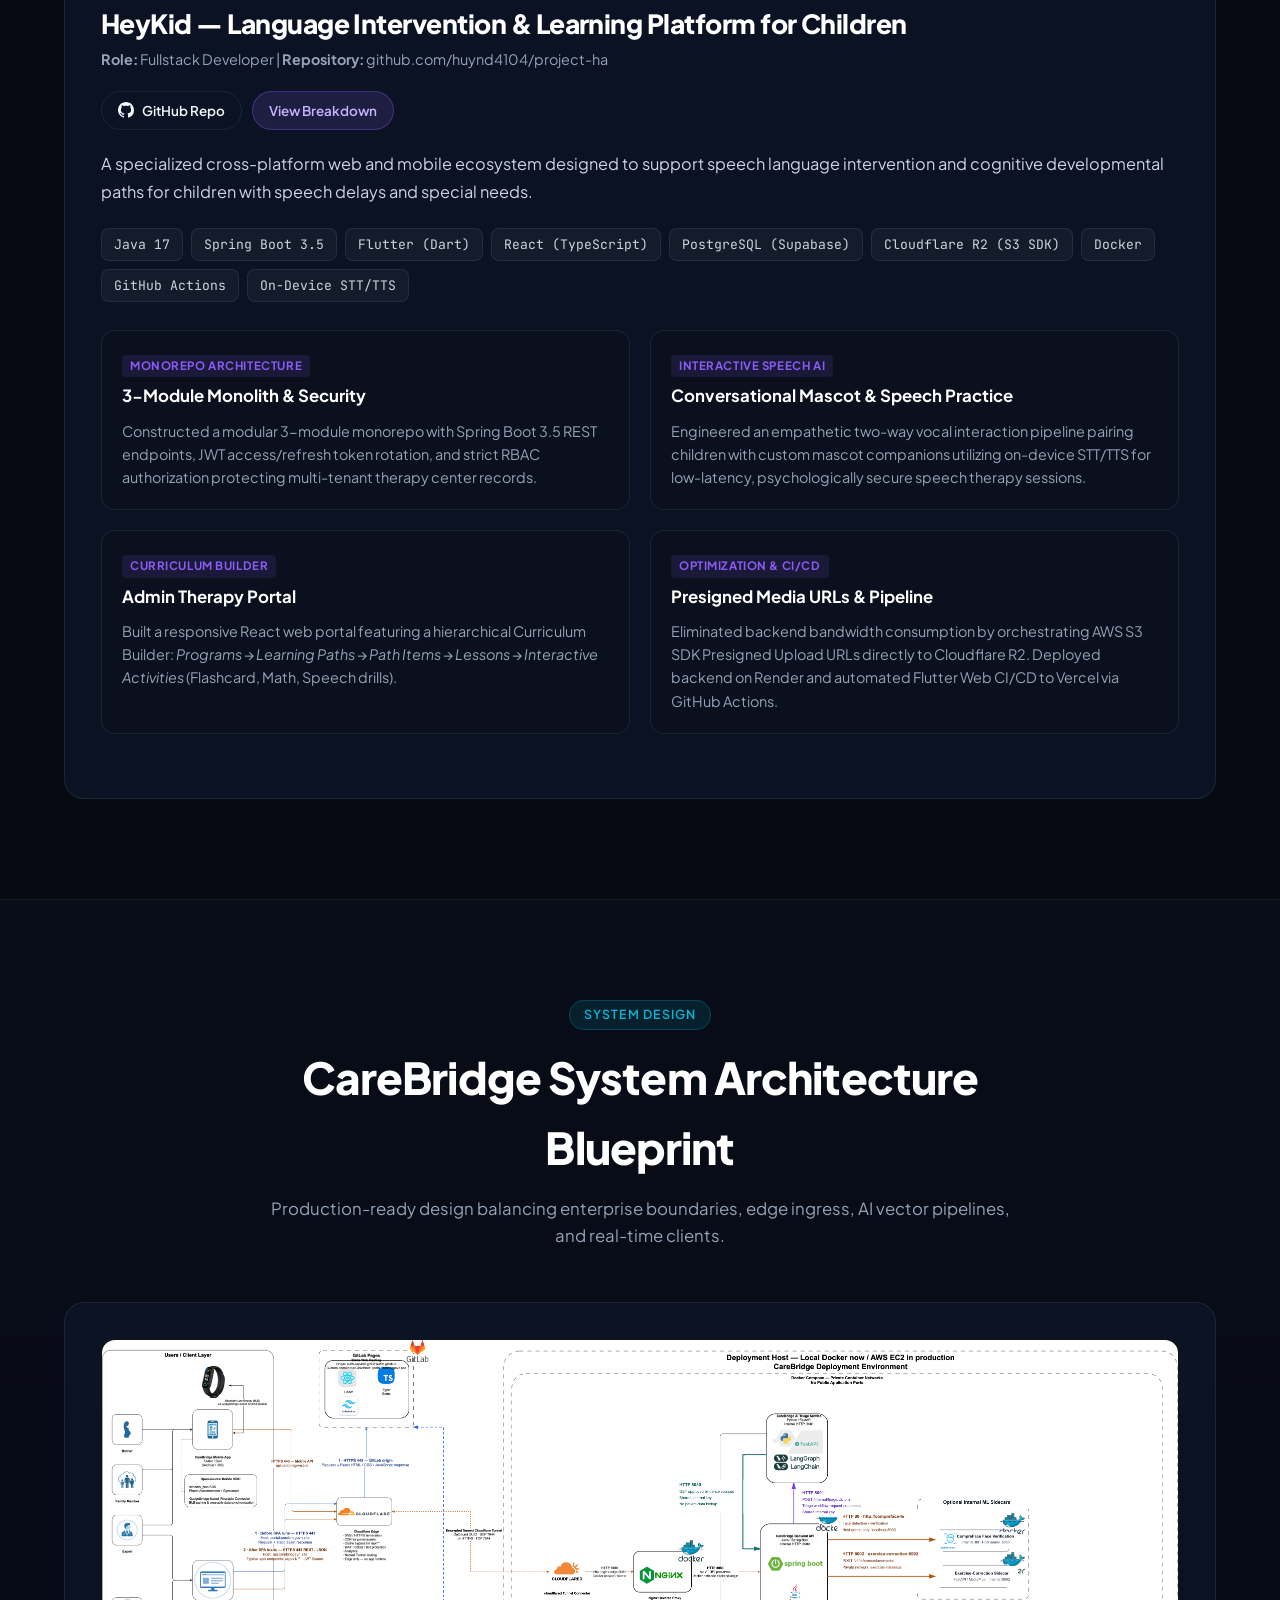
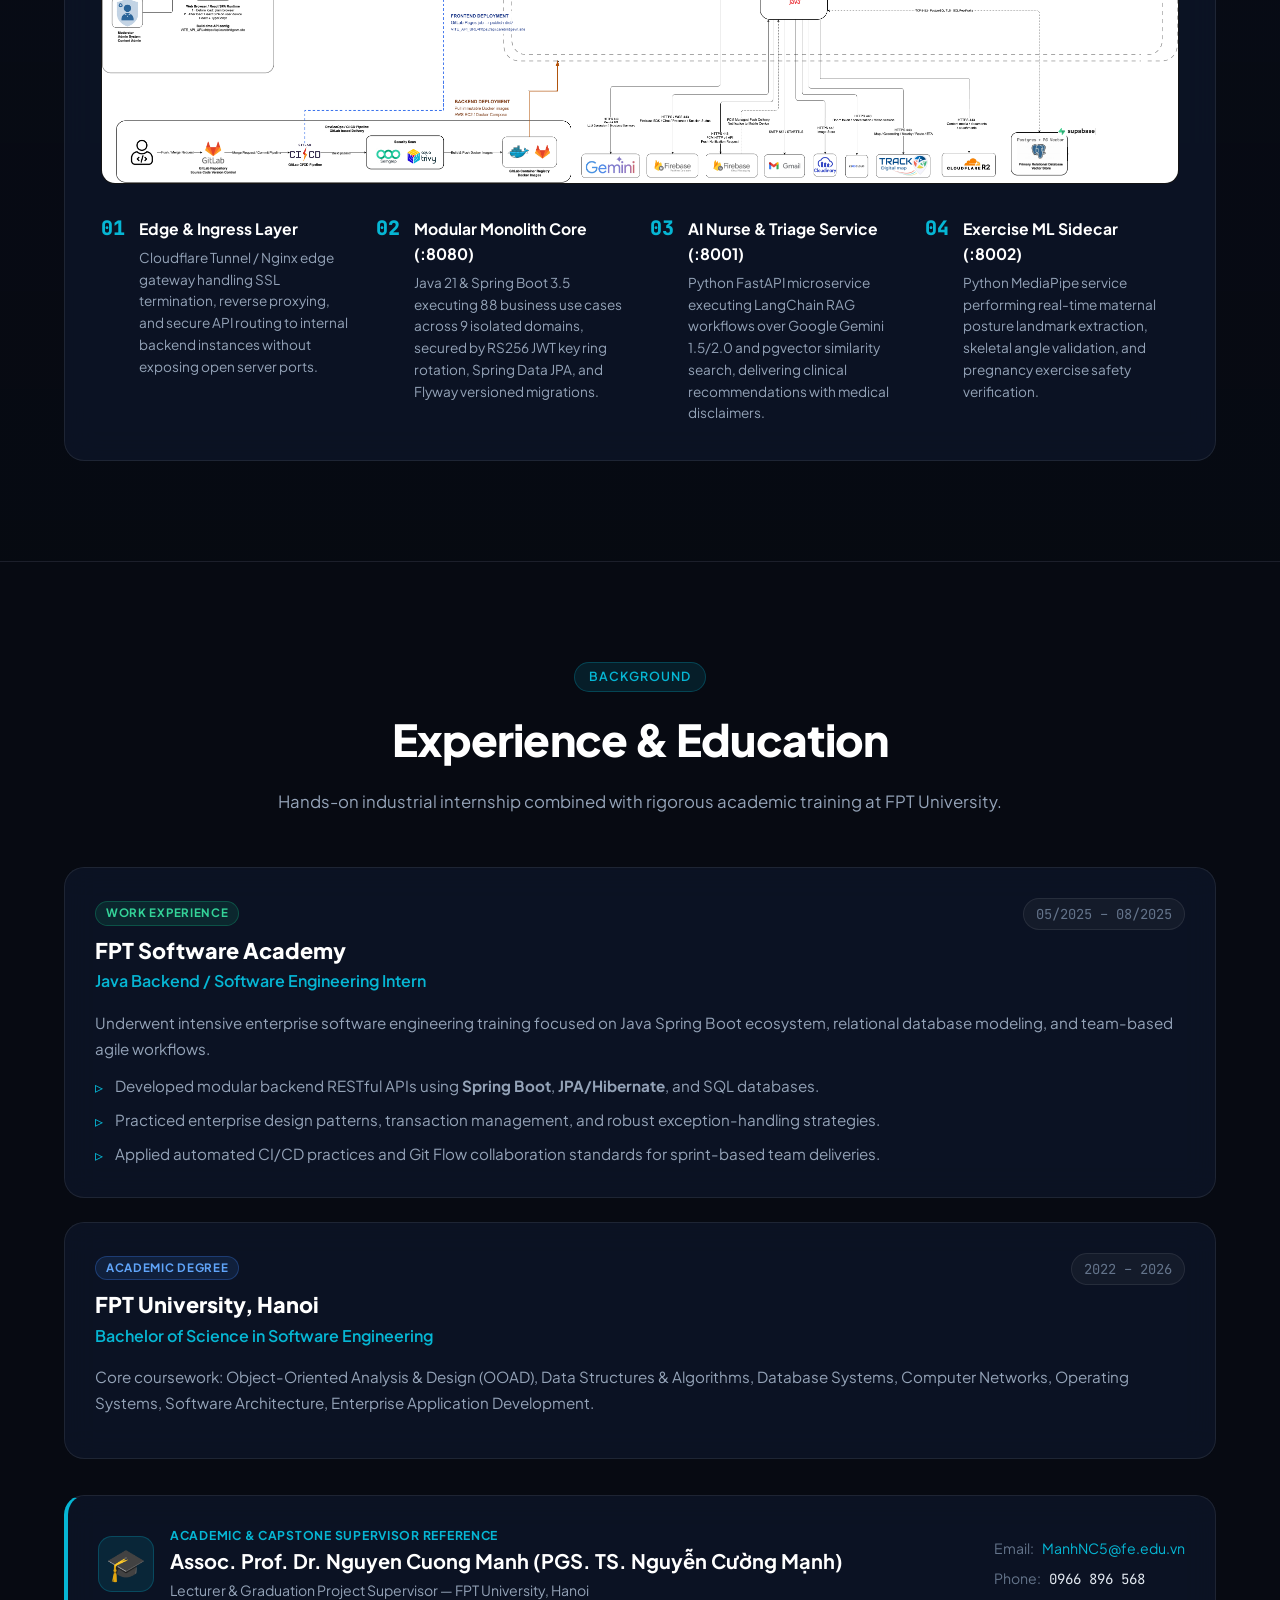
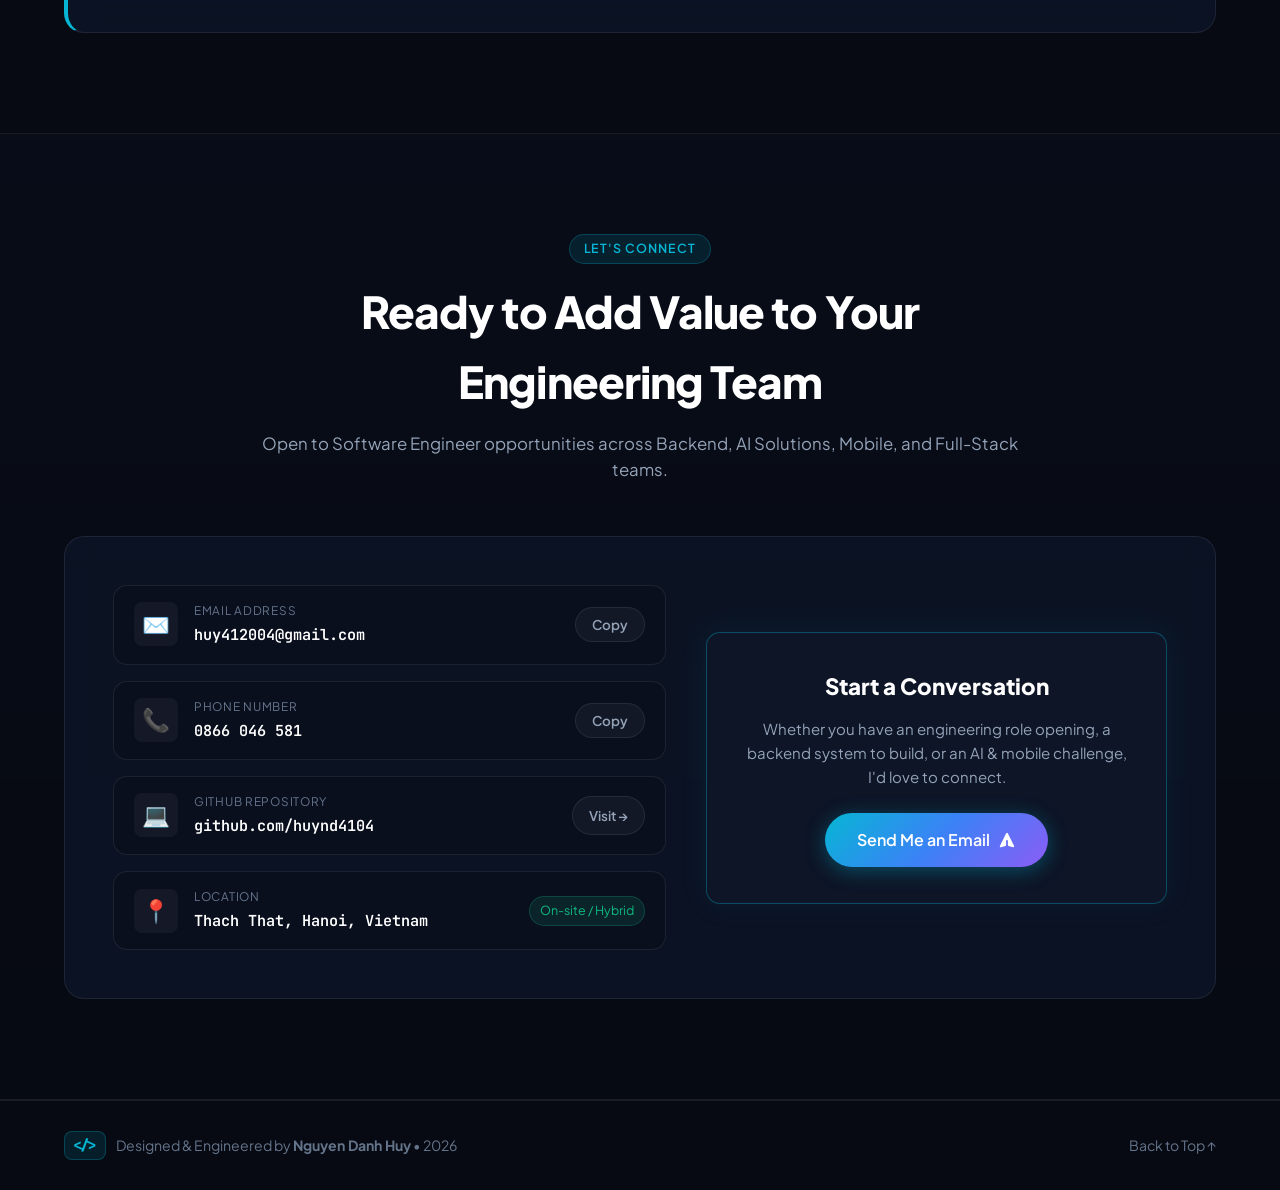
==== commit 14eb9e8a: "fix: add cache busting query params to ensure instant refresh" ====
--- a/portfolio/index.html
+++ b/portfolio/index.html
@@ -25,7 +25,7 @@
     rel="stylesheet">
 
   <!-- Custom Styles -->
-  <link rel="stylesheet" href="style.css">
+  <link rel="stylesheet" href="style.css?v=2.2">
 </head>
 
 <body>
@@ -989,7 +989,7 @@
   </dialog>
 
   <!-- Scripts -->
-  <script src="script.js"></script>
+  <script src="script.js?v=2.2"></script>
 </body>
 
 </html>
--- a/portfolio/style.css
+++ b/portfolio/style.css
@@ -1124,15 +1124,17 @@
   font-family: var(--font-mono);
 }
 
-/* Gallery Grid */
+/* Gallery Bento Grid with Alternating Orientations */
 .gallery-cards-grid {
   display: grid;
-  grid-template-columns: repeat(6, 1fr);
-  gap: 14px;
+  grid-template-columns: repeat(4, 1fr);
+  grid-auto-flow: dense;
+  gap: 16px;
+  align-items: stretch;
 }
 
 .gallery-card {
-  background: rgba(11, 16, 29, 0.9);
+  background: rgba(11, 16, 29, 0.92);
   border: 1px solid var(--border-subtle);
   border-radius: var(--radius-md);
   overflow: hidden;
@@ -1145,34 +1147,69 @@
 }
 
 .gallery-card:hover, .gallery-card:focus-visible {
-  transform: translateY(-6px);
+  transform: translateY(-5px);
   border-color: var(--accent-cyan);
-  box-shadow: 0 12px 28px -6px rgba(6, 182, 212, 0.3);
-}
-
-.gallery-card-thumb {
+  box-shadow: 0 14px 30px -8px rgba(6, 182, 212, 0.35);
+}
+
+/* Portrait Mobile Cards (1 Column) */
+.gallery-card.portrait-card {
+  grid-column: span 1;
+}
+
+.gallery-card.portrait-card .gallery-card-thumb {
   position: relative;
   width: 100%;
-  aspect-ratio: 9/16;
-  background: #000;
+  aspect-ratio: 9 / 16;
+  background: #030712;
   overflow: hidden;
 }
 
-.gallery-card-thumb img {
+.gallery-card.portrait-card .gallery-card-thumb img {
   width: 100%;
   height: 100%;
   object-fit: cover;
+  object-position: top center;
   transition: transform var(--transition-slow);
 }
 
+/* Landscape Desktop Web & Blueprint Cards (2 Columns) */
+.gallery-card.landscape-card {
+  grid-column: span 2;
+}
+
+.gallery-card.landscape-card .gallery-card-thumb {
+  position: relative;
+  width: 100%;
+  aspect-ratio: 16 / 10;
+  background: #030712;
+  overflow: hidden;
+}
+
+.gallery-card.landscape-card .gallery-card-thumb img {
+  width: 100%;
+  height: 100%;
+  object-fit: cover;
+  object-position: top center;
+  transition: transform var(--transition-slow);
+}
+
+.gallery-card.landscape-card.wide-blueprint .gallery-card-thumb {
+  aspect-ratio: 16 / 9;
+}
+
+.gallery-card.landscape-card.wide-blueprint .gallery-card-thumb img {
+  object-position: center center;
+}
+
 .gallery-card:hover .gallery-card-thumb img {
-  transform: scale(1.07);
+  transform: scale(1.04);
 }
 
 .gallery-card-badge {
   position: absolute;
-  top: 6px;
-  right: 6px;
+  top: 8px;
+  right: 8px;
   background: rgba(3, 7, 18, 0.88);
   backdrop-filter: blur(6px);
   border: 1px solid rgba(255, 255, 255, 0.14);
@@ -1186,6 +1223,31 @@
   white-space: nowrap;
 }
 
+/* Device Pill (Bottom Left of Thumbnail) */
+.gallery-card-device {
+  position: absolute;
+  bottom: 8px;
+  left: 8px;
+  background: rgba(3, 7, 18, 0.86);
+  backdrop-filter: blur(8px);
+  border: 1px solid rgba(255, 255, 255, 0.14);
+  border-radius: var(--radius-pill);
+  padding: 3px 9px;
+  font-size: 0.65rem;
+  font-weight: 600;
+  color: #e2e8f0;
+  font-family: var(--font-mono);
+  z-index: 2;
+  display: inline-flex;
+  align-items: center;
+  gap: 5px;
+  letter-spacing: 0.02em;
+}
+
+.gallery-card-device .device-icon {
+  font-size: 0.76rem;
+}
+
 .gallery-zoom-overlay {
   position: absolute;
   inset: 0;
@@ -1231,11 +1293,11 @@
 }
 
 .gallery-card-meta {
-  padding: 10px 10px 12px;
+  padding: 11px 12px 13px;
   display: flex;
   flex-direction: column;
   gap: 4px;
-  background: rgba(15, 23, 42, 0.85);
+  background: rgba(15, 23, 42, 0.92);
   flex: 1;
 }
 
@@ -1245,11 +1307,11 @@
   color: var(--accent-violet);
   font-family: var(--font-mono);
   text-transform: uppercase;
-  letter-spacing: 0.03em;
+  letter-spacing: 0.04em;
 }
 
 .gallery-card-title {
-  font-size: 0.8rem;
+  font-size: 0.82rem;
   font-weight: 700;
   color: #fff;
   line-height: 1.35;
@@ -2167,7 +2229,16 @@
   }
 
   .gallery-cards-grid {
-    grid-template-columns: repeat(4, 1fr);
+    grid-template-columns: repeat(2, 1fr);
+    gap: 14px;
+  }
+
+  .gallery-card.landscape-card {
+    grid-column: span 2;
+  }
+
+  .gallery-card.portrait-card {
+    grid-column: span 1;
   }
 }
 
@@ -2194,8 +2265,16 @@
   }
 
   .gallery-cards-grid {
-    grid-template-columns: repeat(3, 1fr);
-    gap: 10px;
+    grid-template-columns: repeat(2, 1fr);
+    gap: 12px;
+  }
+
+  .gallery-card.landscape-card {
+    grid-column: span 2;
+  }
+
+  .gallery-card.portrait-card {
+    grid-column: span 1;
   }
 
   .gallery-header-row {
@@ -2259,14 +2338,27 @@
   }
 }
 
-@media (max-width: 480px) {
+@media (max-width: 540px) {
   .metrics-grid {
     grid-template-columns: 1fr;
   }
 
   .gallery-cards-grid {
-    grid-template-columns: repeat(2, 1fr);
-    gap: 8px;
+    grid-template-columns: 1fr;
+    gap: 12px;
+  }
+
+  .gallery-card.landscape-card,
+  .gallery-card.portrait-card {
+    grid-column: span 1;
+  }
+
+  .gallery-card.portrait-card .gallery-card-thumb {
+    aspect-ratio: 9 / 15;
+  }
+
+  .gallery-card.landscape-card .gallery-card-thumb {
+    aspect-ratio: 16 / 10;
   }
 
   .btn-expand-gallery {
